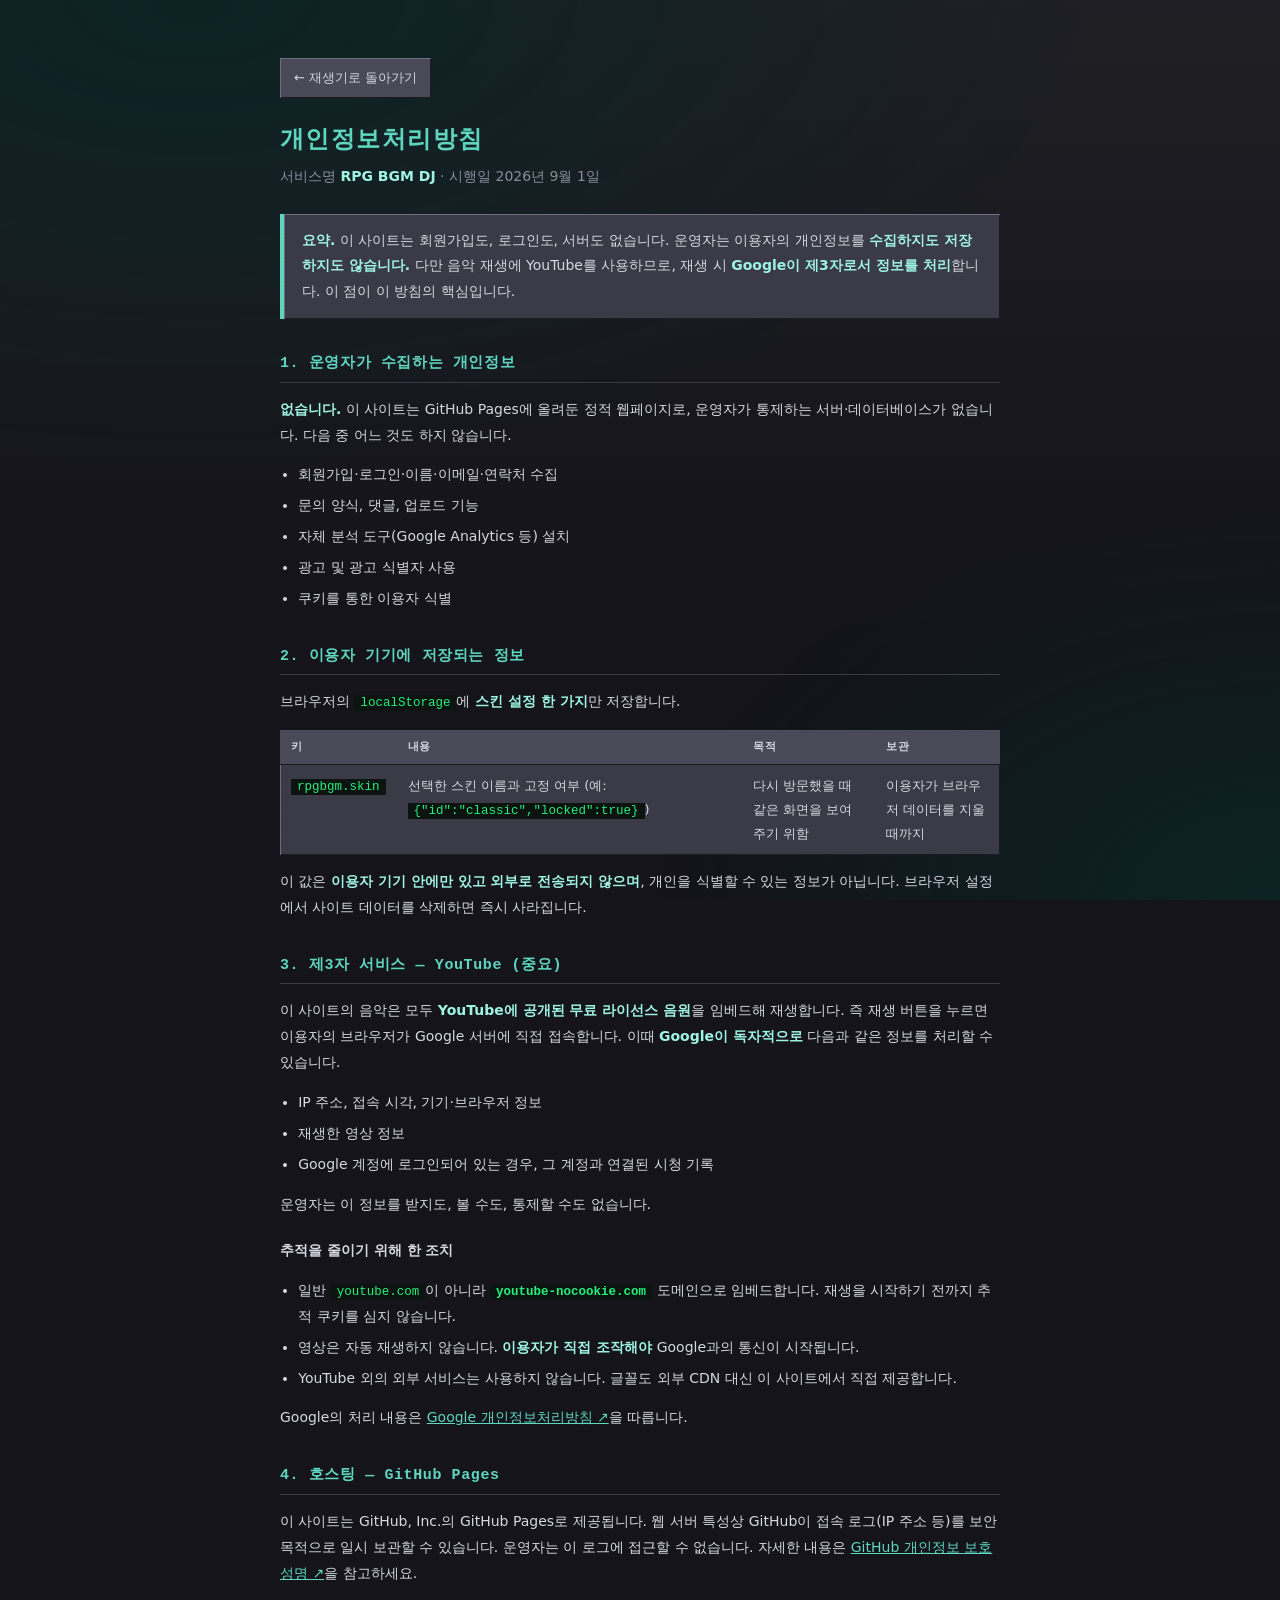
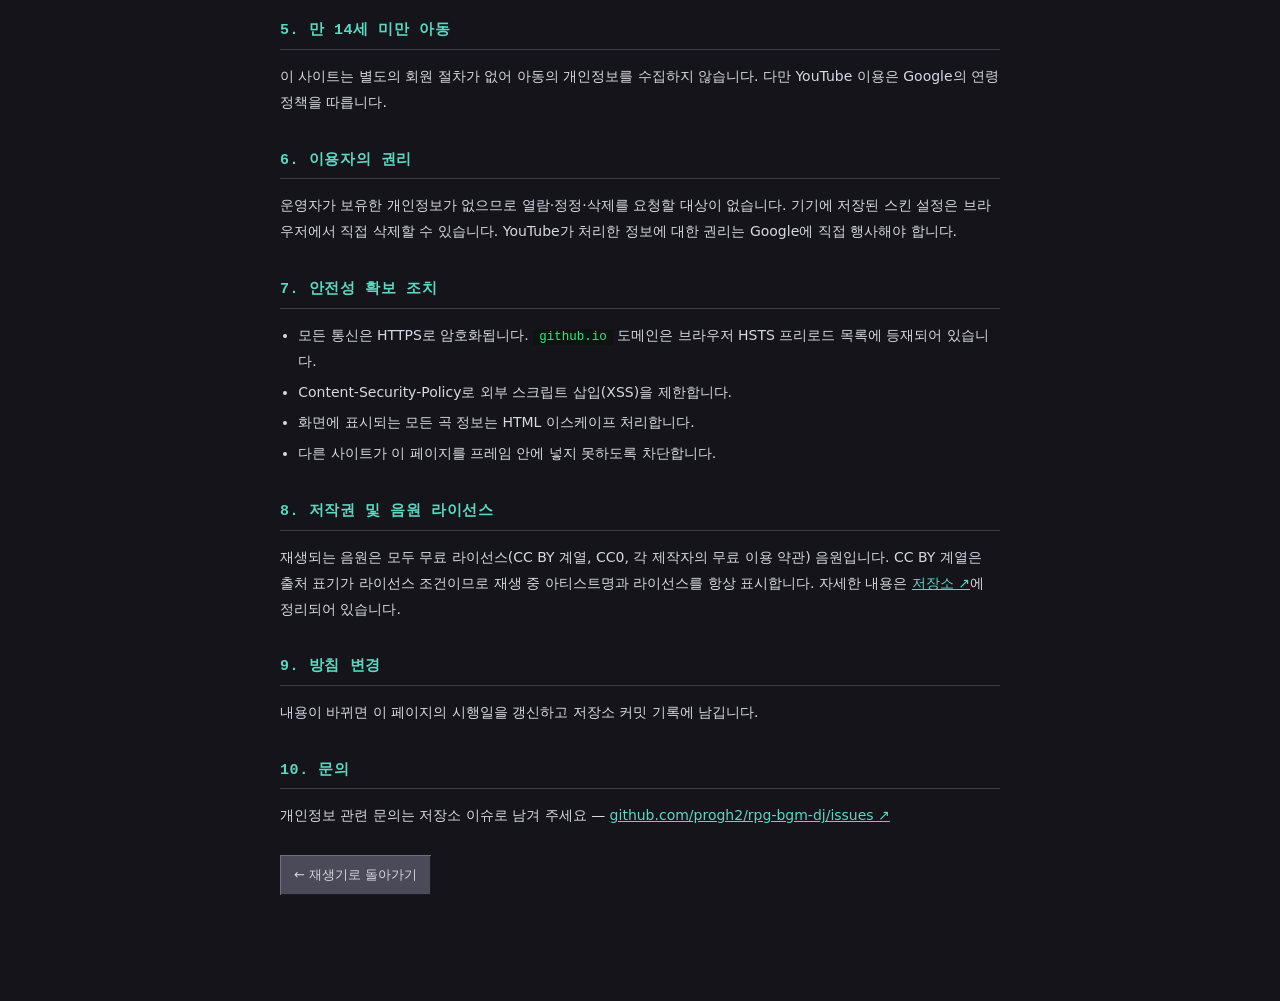
==== privacy.html @ a2aec2fc "Harden the site after a dorms-check security scan The scan returned 52/100 with seven findings, all " ====
<!DOCTYPE html>
<html lang="ko">
<head>
<meta charset="utf-8">
<meta name="viewport" content="width=device-width, initial-scale=1">
<title>개인정보처리방침 — RPG BGM DJ</title>
<meta name="description" content="RPG BGM DJ 개인정보처리방침. 이 사이트는 개인정보를 직접 수집하지 않으며, YouTube 임베드로 발생하는 제3자 처리를 안내합니다.">
<meta http-equiv="Content-Security-Policy" content="
  default-src 'self';
  script-src 'none';
  style-src 'self';
  font-src 'self';
  img-src 'self' data:;
  object-src 'none';
  base-uri 'self';
  form-action 'self';
  upgrade-insecure-requests">
<meta name="referrer" content="strict-origin-when-cross-origin">
<link rel="stylesheet" href="assets/css/player.css">
<link rel="stylesheet" href="assets/css/doc.css">
</head>
<body class="doc">
<main class="doc-wrap">

  <p class="doc-back"><a href="./">← 재생기로 돌아가기</a></p>

  <h1>개인정보처리방침</h1>
  <p class="doc-meta">서비스명 <strong>RPG BGM DJ</strong> · 시행일 2026년 9월 1일</p>

  <div class="doc-callout">
    <p><strong>요약.</strong> 이 사이트는 회원가입도, 로그인도, 서버도 없습니다.
    운영자는 이용자의 개인정보를 <strong>수집하지도 저장하지도 않습니다.</strong>
    다만 음악 재생에 YouTube를 사용하므로, 재생 시 <strong>Google이 제3자로서 정보를 처리</strong>합니다.
    이 점이 이 방침의 핵심입니다.</p>
  </div>

  <h2>1. 운영자가 수집하는 개인정보</h2>
  <p><strong>없습니다.</strong> 이 사이트는 GitHub Pages에 올려둔 정적 웹페이지로, 운영자가 통제하는 서버·데이터베이스가 없습니다.
  다음 중 어느 것도 하지 않습니다.</p>
  <ul>
    <li>회원가입·로그인·이름·이메일·연락처 수집</li>
    <li>문의 양식, 댓글, 업로드 기능</li>
    <li>자체 분석 도구(Google Analytics 등) 설치</li>
    <li>광고 및 광고 식별자 사용</li>
    <li>쿠키를 통한 이용자 식별</li>
  </ul>

  <h2>2. 이용자 기기에 저장되는 정보</h2>
  <p>브라우저의 <code>localStorage</code>에 <strong>스킨 설정 한 가지</strong>만 저장합니다.</p>
  <table class="doc-table">
    <thead><tr><th>키</th><th>내용</th><th>목적</th><th>보관</th></tr></thead>
    <tbody>
      <tr>
        <td><code>rpgbgm.skin</code></td>
        <td>선택한 스킨 이름과 고정 여부 (예: <code>{"id":"classic","locked":true}</code>)</td>
        <td>다시 방문했을 때 같은 화면을 보여주기 위함</td>
        <td>이용자가 브라우저 데이터를 지울 때까지</td>
      </tr>
    </tbody>
  </table>
  <p>이 값은 <strong>이용자 기기 안에만 있고 외부로 전송되지 않으며</strong>, 개인을 식별할 수 있는 정보가 아닙니다.
  브라우저 설정에서 사이트 데이터를 삭제하면 즉시 사라집니다.</p>

  <h2>3. 제3자 서비스 — YouTube (중요)</h2>
  <p>이 사이트의 음악은 모두 <strong>YouTube에 공개된 무료 라이선스 음원</strong>을 임베드해 재생합니다.
  즉 재생 버튼을 누르면 이용자의 브라우저가 Google 서버에 직접 접속합니다.
  이때 <strong>Google이 독자적으로</strong> 다음과 같은 정보를 처리할 수 있습니다.</p>
  <ul>
    <li>IP 주소, 접속 시각, 기기·브라우저 정보</li>
    <li>재생한 영상 정보</li>
    <li>Google 계정에 로그인되어 있는 경우, 그 계정과 연결된 시청 기록</li>
  </ul>
  <p>운영자는 이 정보를 받지도, 볼 수도, 통제할 수도 없습니다.</p>

  <h3>추적을 줄이기 위해 한 조치</h3>
  <ul>
    <li>일반 <code>youtube.com</code>이 아니라 <strong><code>youtube-nocookie.com</code></strong> 도메인으로 임베드합니다. 재생을 시작하기 전까지 추적 쿠키를 심지 않습니다.</li>
    <li>영상은 자동 재생하지 않습니다. <strong>이용자가 직접 조작해야</strong> Google과의 통신이 시작됩니다.</li>
    <li>YouTube 외의 외부 서비스는 사용하지 않습니다. 글꼴도 외부 CDN 대신 이 사이트에서 직접 제공합니다.</li>
  </ul>
  <p>Google의 처리 내용은 <a href="https://policies.google.com/privacy" target="_blank" rel="noopener noreferrer">Google 개인정보처리방침 ↗</a>을 따릅니다.</p>

  <h2>4. 호스팅 — GitHub Pages</h2>
  <p>이 사이트는 GitHub, Inc.의 GitHub Pages로 제공됩니다.
  웹 서버 특성상 GitHub이 접속 로그(IP 주소 등)를 보안 목적으로 일시 보관할 수 있습니다.
  운영자는 이 로그에 접근할 수 없습니다.
  자세한 내용은 <a href="https://docs.github.com/site-policy/privacy-policies/github-general-privacy-statement" target="_blank" rel="noopener noreferrer">GitHub 개인정보 보호 성명 ↗</a>을 참고하세요.</p>

  <h2>5. 만 14세 미만 아동</h2>
  <p>이 사이트는 별도의 회원 절차가 없어 아동의 개인정보를 수집하지 않습니다.
  다만 YouTube 이용은 Google의 연령 정책을 따릅니다.</p>

  <h2>6. 이용자의 권리</h2>
  <p>운영자가 보유한 개인정보가 없으므로 열람·정정·삭제를 요청할 대상이 없습니다.
  기기에 저장된 스킨 설정은 브라우저에서 직접 삭제할 수 있습니다.
  YouTube가 처리한 정보에 대한 권리는 Google에 직접 행사해야 합니다.</p>

  <h2>7. 안전성 확보 조치</h2>
  <ul>
    <li>모든 통신은 HTTPS로 암호화됩니다. <code>github.io</code> 도메인은 브라우저 HSTS 프리로드 목록에 등재되어 있습니다.</li>
    <li>Content-Security-Policy로 외부 스크립트 삽입(XSS)을 제한합니다.</li>
    <li>화면에 표시되는 모든 곡 정보는 HTML 이스케이프 처리합니다.</li>
    <li>다른 사이트가 이 페이지를 프레임 안에 넣지 못하도록 차단합니다.</li>
  </ul>

  <h2>8. 저작권 및 음원 라이선스</h2>
  <p>재생되는 음원은 모두 무료 라이선스(CC BY 계열, CC0, 각 제작자의 무료 이용 약관) 음원입니다.
  CC BY 계열은 출처 표기가 라이선스 조건이므로 재생 중 아티스트명과 라이선스를 항상 표시합니다.
  자세한 내용은 <a href="https://github.com/progh2/rpg-bgm-dj" target="_blank" rel="noopener noreferrer">저장소 ↗</a>에 정리되어 있습니다.</p>

  <h2>9. 방침 변경</h2>
  <p>내용이 바뀌면 이 페이지의 시행일을 갱신하고 저장소 커밋 기록에 남깁니다.</p>

  <h2>10. 문의</h2>
  <p>개인정보 관련 문의는 저장소 이슈로 남겨 주세요 —
  <a href="https://github.com/progh2/rpg-bgm-dj/issues" target="_blank" rel="noopener noreferrer">github.com/progh2/rpg-bgm-dj/issues ↗</a></p>

  <p class="doc-back"><a href="./">← 재생기로 돌아가기</a></p>

</main>
</body>
</html>
---- assets/css/player.css ----
/* Galmuri11 — SIL OFL 1.1, Lee Minseo (quiple). 자체 호스팅: 서드파티 CDN·추적 제거 */
@font-face {
  font-family: "Galmuri11";
  src: url("../fonts/Galmuri11.woff2") format("woff2");
  font-weight: 400;
  font-display: swap;
}
@font-face {
  font-family: "Galmuri11";
  src: url("../fonts/Galmuri11-Bold.woff2") format("woff2");
  font-weight: 700;
  font-display: swap;
}

/* player.css — 윈앰프 2.x 감성 셸 (issue #1) + 스킨 변수 (issue #2) + 턴테이블 (issue #6) */

:root {
  /* 스킨이 덮어쓴다 (assets/js/skins.js) */
  --chrome: #3b3b47;
  --chrome-light: #6e6e80;
  --chrome-dark: #1a1a20;
  --chrome-face: #4a4a58;
  --lcd-bg: #0b1410;
  --lcd-ink: #25f07a;
  --lcd-dim: #0f6d3a;
  --title-bar: linear-gradient(180deg, #5c5c6e, #31313c);
  --text: #d8d8e2;
  --text-dim: #8b8b9c;
  --page-bg: #14141a;
  --font-lcd: "Galmuri11", "Courier New", monospace;

  /* 무드가 덮어쓴다 (assets/js/moods.js) */
  --accent: #5fd6c0;
  --accent-deep: #08302c;
  --accent-glow: #9ff5e4;
  --record: #2f7d70;

  --bevel-out: inset 1px 1px 0 var(--chrome-light), inset -1px -1px 0 var(--chrome-dark);
  --bevel-in: inset -1px -1px 0 var(--chrome-light), inset 1px 1px 0 var(--chrome-dark);
  --ease: cubic-bezier(0.2, 0.7, 0.3, 1);
}

* { box-sizing: border-box; }

html, body {
  margin: 0;
  min-height: 100%;
  background: var(--page-bg);
  color: var(--text);
  font-family: "Pretendard", "Apple SD Gothic Neo", "Malgun Gothic", system-ui, sans-serif;
  font-size: 14px;
  /* 무드 전환 (issue #5) */
  transition: background-color 1.2s var(--ease), color .6s var(--ease);
}

/* 무드에 따라 은은하게 물드는 배경 */
body::before {
  content: "";
  position: fixed;
  inset: 0;
  pointer-events: none;
  z-index: 0;
  background:
    radial-gradient(120% 90% at 15% 0%, var(--accent-deep) 0%, transparent 58%),
    radial-gradient(90% 80% at 100% 100%, var(--accent-deep) 0%, transparent 54%),
    linear-gradient(180deg, rgba(255,255,255,.09), rgba(255,255,255,.03) 45%, transparent 75%);
  opacity: .58;
  transition: background 1.4s var(--ease), opacity 1.4s var(--ease);
}

/* 스캔라인 — 브라운관 느낌 */
body::after {
  content: "";
  position: fixed;
  inset: 0;
  pointer-events: none;
  z-index: 999;
  background: repeating-linear-gradient(180deg, rgba(0,0,0,.10) 0 1px, transparent 1px 3px);
  opacity: .28;
  mix-blend-mode: multiply;
}

.stage {
  position: relative;
  z-index: 1;
  max-width: 1180px;
  margin: 0 auto;
  padding: 20px 16px 64px;
  display: grid;
  grid-template-columns: minmax(0, 1fr) 300px;
  gap: 18px;
  align-items: start;
}

/* ---------- 창(window) 공통 ---------- */
.win {
  background:
    linear-gradient(180deg, rgba(255,255,255,.07), rgba(255,255,255,0) 46%),
    var(--chrome);
  box-shadow: var(--bevel-out), 0 6px 20px rgba(0,0,0,.32);
  margin-bottom: 14px;
  transition: background-color .8s var(--ease);
}

.win-bar {
  background: var(--title-bar);
  padding: 4px 8px;
  display: flex;
  align-items: center;
  gap: 8px;
  font: 700 11px/1 var(--font-lcd);
  letter-spacing: .12em;
  color: var(--text);
  text-shadow: 0 1px 0 rgba(0,0,0,.6);
  border-bottom: 1px solid var(--chrome-dark);
  user-select: none;
}

.win-bar .grip {
  flex: 1;
  height: 9px;
  background: repeating-linear-gradient(180deg,
    var(--chrome-light) 0 1px, transparent 1px 3px);
  opacity: .45;
}

.win-btn {
  width: 14px; height: 13px;
  background: var(--chrome-face);
  box-shadow: var(--bevel-out);
  border: 0;
  color: var(--text);
  font: 700 9px/1 var(--font-lcd);
  cursor: pointer;
  padding: 0;
}
.win-btn:active { box-shadow: var(--bevel-in); }

.win-body { padding: 10px; }

/* ---------- LCD 디스플레이 ---------- */
.lcd {
  background: var(--lcd-bg);
  box-shadow: var(--bevel-in);
  padding: 8px 10px;
  color: var(--lcd-ink);
  font-family: var(--font-lcd);
  position: relative;
  overflow: hidden;
}
.lcd::after {
  content: "";
  position: absolute; inset: 0;
  background: repeating-linear-gradient(180deg, rgba(255,255,255,.045) 0 1px, transparent 1px 2px);
  pointer-events: none;
}

.lcd-top {
  display: flex;
  align-items: baseline;
  gap: 12px;
  margin-bottom: 6px;
}

.lcd-time {
  font-size: 26px;
  font-weight: 700;
  letter-spacing: .06em;
  text-shadow: 0 0 12px var(--lcd-ink);
  font-variant-numeric: tabular-nums;
}

.lcd-badges { display: flex; gap: 6px; flex-wrap: wrap; }
.lcd-badge {
  font-size: 9px;
  letter-spacing: .1em;
  padding: 2px 5px;
  border: 1px solid var(--lcd-dim);
  color: var(--lcd-dim);
}
.lcd-badge.on { color: var(--lcd-ink); border-color: var(--lcd-ink); text-shadow: 0 0 8px var(--lcd-ink); }

/* 마퀴 */
.marquee {
  overflow: hidden;
  white-space: nowrap;
  font-size: 13px;
  height: 18px;
  position: relative;
  mask-image: linear-gradient(90deg, transparent, #000 4%, #000 96%, transparent);
}
.marquee > span {
  display: inline-block;
  padding-left: 100%;
  animation: marquee 18s linear infinite;
}
.marquee.short > span { padding-left: 0; animation: none; }
@keyframes marquee { to { transform: translateX(-100%); } }

/* 스펙트럼 애널라이저 */
.viz {
  display: flex;
  align-items: flex-end;
  gap: 2px;
  height: 34px;
  margin-top: 8px;
}
.viz i {
  flex: 1;
  background: linear-gradient(180deg, var(--lcd-ink), var(--lcd-dim));
  height: 8%;
  transition: height .12s linear;
  display: block;
}

/* ---------- 트랜스포트 ---------- */
.transport {
  display: flex;
  gap: 4px;
  align-items: center;
  margin-top: 10px;
  flex-wrap: wrap;
}

.tbtn {
  min-width: 34px;
  height: 28px;
  background: linear-gradient(180deg, rgba(255,255,255,.12), rgba(0,0,0,.08)), var(--chrome-face);
  box-shadow: var(--bevel-out);
  border: 0;
  color: var(--text);
  font: 700 12px/1 var(--font-lcd);
  cursor: pointer;
  transition: color .2s;
}
.tbtn:hover { color: var(--accent); }
.tbtn:active { box-shadow: var(--bevel-in); transform: translateY(1px); }
.tbtn[aria-pressed="true"] { box-shadow: var(--bevel-in); color: var(--accent); }
.tbtn.wide { min-width: 46px; }
.tbtn:focus-visible { outline: 2px solid var(--accent); outline-offset: 1px; }

.sliders { display: flex; gap: 12px; align-items: center; margin-top: 10px; flex-wrap: wrap; }
.slider-wrap { display: flex; align-items: center; gap: 6px; font-size: 10px; color: var(--text-dim); letter-spacing: .1em; }

input[type="range"] {
  -webkit-appearance: none; appearance: none;
  width: 110px; height: 18px; background: transparent; cursor: pointer;
}
input[type="range"]::-webkit-slider-runnable-track {
  height: 6px; background: var(--lcd-bg); box-shadow: var(--bevel-in);
}
input[type="range"]::-moz-range-track {
  height: 6px; background: var(--lcd-bg); box-shadow: var(--bevel-in);
}
input[type="range"]::-webkit-slider-thumb {
  -webkit-appearance: none; appearance: none;
  width: 11px; height: 18px; margin-top: -6px;
  background: var(--chrome-face); box-shadow: var(--bevel-out);
}
input[type="range"]::-moz-range-thumb {
  width: 11px; height: 18px; border: 0; border-radius: 0;
  background: var(--chrome-face); box-shadow: var(--bevel-out);
}
input[type="range"]:focus-visible { outline: 2px solid var(--accent); outline-offset: 2px; }

/* ---------- 턴테이블 (issue #6) ---------- */
.decks {
  display: grid;
  grid-template-columns: 1fr 1fr;
  gap: 12px;
  margin-top: 12px;
}

.deck {
  /* 판이 검으므로 데크 몸체는 밝게 — 안 그러면 레코드가 배경에 묻힌다 */
  background:
    radial-gradient(120% 120% at 30% 12%, rgba(255,255,255,.12), transparent 58%),
    var(--chrome-face);
  box-shadow: var(--bevel-out);
  padding: 12px;
  position: relative;
  aspect-ratio: 1 / 1;
  display: grid;
  place-items: center;
  overflow: hidden;
}

.platter {
  width: 86%;
  aspect-ratio: 1;
  border-radius: 50%;
  background:
    /* 그루브 — 밝게 해서 회전이 눈에 보이게 */
    repeating-radial-gradient(circle at 50% 50%, rgba(255,255,255,.10) 0 1px, transparent 1px 5px),
    /* 비닐 위 광택 한 줄 */
    conic-gradient(from 210deg at 50% 50%, transparent 0deg, rgba(255,255,255,.16) 22deg, transparent 52deg,
                   transparent 180deg, rgba(255,255,255,.10) 202deg, transparent 232deg),
    radial-gradient(circle at 50% 50%, var(--record) 0 27%, #2c2c36 27.5% 100%);
  /* 바깥 테두리 밝은 링 + 안쪽 그림자 */
  box-shadow:
    0 0 0 2px rgba(255,255,255,.30),
    0 0 0 5px rgba(0,0,0,.35),
    0 6px 16px rgba(0,0,0,.45),
    inset 0 0 26px rgba(0,0,0,.55);
  display: grid;
  place-items: center;
  position: relative;
  transition: opacity .5s var(--ease), transform .5s var(--ease);
}

/* 슬립매트 — 판 뒤에 깔린 원반이라 판 경계가 확실히 보인다 */
.deck::before {
  content: "";
  position: absolute;
  width: 92%;
  aspect-ratio: 1;
  border-radius: 50%;
  background: radial-gradient(circle at 42% 34%, rgba(255,255,255,.16), rgba(0,0,0,.30) 70%);
  box-shadow: inset 0 0 0 1px rgba(255,255,255,.14);
  pointer-events: none;
}

/* 레코드 회전 */
.deck.spinning .platter { animation: spin 1.9s linear infinite; }
@keyframes spin { to { transform: rotate(360deg); } }
/* 라벨은 역회전시켜 글자가 읽히게 한다 */
.deck.spinning .label { animation: spin-back 1.9s linear infinite; }
@keyframes spin-back { to { transform: rotate(-360deg); } }

/* 레코드 라벨 */
.label {
  width: 42%;
  aspect-ratio: 1;
  border-radius: 50%;
  background: radial-gradient(circle at 38% 32%, var(--accent-glow), var(--accent) 55%, var(--record));
  display: grid;
  place-items: center;
  color: #12121a;
  font: 700 11px/1.3 var(--font-lcd);
  text-align: center;
  padding: 6px;
  box-shadow: inset 0 0 8px rgba(0,0,0,.35), 0 0 0 2px rgba(0,0,0,.35);
  overflow: hidden;
}
/* 글자는 스핀들 구멍 아래로 내려 겹치지 않게 한다 */
.label span {
  display: block; max-width: 92%;
  overflow: hidden; text-overflow: ellipsis; white-space: nowrap;
  transform: translateY(10px);
}
.label .spindle {
  position: absolute;
  width: 7px; height: 7px; border-radius: 50%;
  background: var(--lcd-bg);
  box-shadow: 0 0 0 2px rgba(0,0,0,.4);
}

/* 톤암 */
.tonearm {
  position: absolute;
  top: 6%; right: 8%;
  width: 46%;
  height: 46%;
  transform-origin: 88% 12%;
  transform: rotate(-26deg);
  transition: transform .9s var(--ease);
  pointer-events: none;
}
.deck.spinning .tonearm { transform: rotate(6deg); }
.tonearm { filter: drop-shadow(0 2px 3px rgba(0,0,0,.5)); }
.tonearm .arm { stroke: #e8e8ef; stroke-width: 4; stroke-linecap: round; }
.tonearm .pivot { fill: #c9c9d6; stroke: rgba(0,0,0,.5); stroke-width: 2; }
.tonearm .head { fill: #f2f2f8; }

/* 덱 상태 */
.deck-tag {
  position: absolute;
  top: 6px; left: 8px;
  z-index: 2;
  padding: 2px 6px;
  background: var(--lcd-bg);
  font: 700 9px/1 var(--font-lcd);
  letter-spacing: .14em;
  color: var(--lcd-dim);
  box-shadow: var(--bevel-in);
}
.deck.active .deck-tag { color: var(--lcd-ink); text-shadow: 0 0 8px var(--lcd-ink); }

/* 교체 연출: 물러나는 덱 */
.deck.retiring .platter { opacity: .3; transform: scale(.92); }
/* 아직 한 번도 안 쓴 덱은 판을 비워 둔다 */
.deck:not(.active):not(.retiring) .platter { opacity: .38; }

/* ---------- 플레이리스트 ---------- */
.pl-list {
  background: var(--lcd-bg);
  box-shadow: var(--bevel-in);
  max-height: 330px;
  overflow-y: auto;
  font-family: var(--font-lcd);
  font-size: 12px;
  scrollbar-width: thin;
  scrollbar-color: var(--chrome-light) var(--lcd-bg);
}
.pl-list::-webkit-scrollbar { width: 10px; }
.pl-list::-webkit-scrollbar-track { background: var(--lcd-bg); }
.pl-list::-webkit-scrollbar-thumb { background: var(--chrome-face); box-shadow: var(--bevel-out); }

.pl-row {
  display: flex;
  gap: 8px;
  padding: 4px 8px;
  color: var(--lcd-dim);
  cursor: pointer;
  align-items: baseline;
  border: 0;
  background: none;
  width: 100%;
  text-align: left;
  font: inherit;
}
.pl-row:hover { color: var(--lcd-ink); background: rgba(255,255,255,.04); }
.pl-row.current { color: var(--lcd-ink); background: rgba(255,255,255,.09); text-shadow: 0 0 8px var(--lcd-ink); }
.pl-row .n { width: 2.4em; flex: none; text-align: right; opacity: .7; }
.pl-row .t { flex: 1; overflow: hidden; text-overflow: ellipsis; white-space: nowrap; }
.pl-row .d { flex: none; opacity: .7; font-variant-numeric: tabular-nums; }
.pl-row.spicy .n::after { content: "⚡"; margin-left: 2px; }

.pl-foot {
  display: flex; justify-content: space-between; align-items: center;
  padding: 6px 2px 0; font-size: 10px; color: var(--text-dim); letter-spacing: .06em;
}

/* ---------- 곡 정보 / 라이선스 (issue #7) ---------- */
.info dl { margin: 0; display: grid; grid-template-columns: 5.2em 1fr; gap: 5px 10px; font-size: 12px; }
.info dt { color: var(--text-dim); letter-spacing: .06em; }
.info dd { margin: 0; color: var(--text); overflow-wrap: anywhere; }
.info a { color: var(--accent); }
.info .scene-chip {
  display: inline-block; padding: 1px 7px;
  background: var(--accent); color: #12121a;
  font: 700 10px/1.6 var(--font-lcd); letter-spacing: .06em;
}
.license-warn {
  margin-top: 8px; padding: 6px 8px;
  background: rgba(255, 180, 60, .12);
  border-left: 3px solid #ffb43c;
  font-size: 11px; color: #ffd79a;
}

/* ---------- DJ 부스 (issue #3, #4) ---------- */
.booth { position: sticky; top: 20px; }

.dj-stage {
  position: relative;
  display: grid;
  place-items: center;
  padding: 6px 0 0;
  background:
    radial-gradient(80% 60% at 50% 100%, var(--accent-deep), transparent 70%);
}

.dj-art { width: 100%; max-width: 234px; height: auto; overflow: visible; }

.dj-glow { animation: djPulse 4.5s ease-in-out infinite; transform-origin: 120px 104px; }
@keyframes djPulse { 0%,100% { opacity: .55; transform: scale(1); } 50% { opacity: .9; transform: scale(1.05); } }

/* 기본은 뜬 눈, 감은 눈 숨김 */
.dj-eyes-closed { opacity: 0; }
.dj-eyes { animation: djBlink 6s infinite; transform-origin: 120px 102px; }
@keyframes djBlink {
  0%, 92%, 100% { transform: scaleY(1); }
  95% { transform: scaleY(.08); }
}

/* 몸 흔들기 */
.dj-body { transform-origin: 120px 200px; }
.dj-neck { transform-origin: 120px 150px; }
.dj-head, .dj-phones { transform-origin: 120px 140px; }
.dj-tail-l { transform-origin: 64px 76px; }
.dj-tail-r { transform-origin: 176px 76px; }
.dj-hand-l { transform-origin: 58px 210px; }
.dj-hand-r { transform-origin: 182px 210px; }

/* 상태: idle */
[data-state="idle"] .dj-head { animation: djBob 5s ease-in-out infinite; }
[data-state="idle"] .dj-neck { animation: djBobNeck 5s ease-in-out infinite; }
@keyframes djBobNeck { 0%,100% { transform: translateY(0); } 50% { transform: translateY(-1.5px); } }
@keyframes djBob { 0%,100% { transform: translateY(0); } 50% { transform: translateY(-3px); } }

/* 상태: talk — 입이 움직이고 눈을 살짝 감는다 */
[data-state="talk"] .dj-mouth { animation: djTalk .42s ease-in-out infinite; }
@keyframes djTalk {
  0%,100% { d: path("M113 124q7 7 14 0"); }
  50%     { d: path("M111 123q9 13 18 0"); }
}
[data-state="talk"] .dj-head { animation: djNod 1.1s ease-in-out infinite; }
@keyframes djNod { 0%,100% { transform: rotate(0deg); } 50% { transform: rotate(-2.5deg); } }

/* 상태: dig — 레코드 뒤지는 중, 고개를 갸웃 */
[data-state="dig"] .dj-head { animation: djTilt .9s ease-in-out infinite; }
@keyframes djTilt { 0%,100% { transform: rotate(-7deg); } 50% { transform: rotate(7deg); } }
[data-state="dig"] .dj-eyes { opacity: 0; }
[data-state="dig"] .dj-eyes-closed { opacity: 1; }

/* 상태: groove — 재생 중, 리듬을 탄다 */
[data-state="groove"] .dj-body  { animation: djGroove 1.05s ease-in-out infinite; }
[data-state="groove"] .dj-head  { animation: djGrooveHead 1.05s ease-in-out infinite; }
[data-state="groove"] .dj-phones{ animation: djGrooveHead 1.05s ease-in-out infinite; }
[data-state="groove"] .dj-neck  { animation: djNeckGroove 1.05s ease-in-out infinite; }
@keyframes djNeckGroove { 0%,100% { transform: translateY(0) rotate(-1deg); } 50% { transform: translateY(-2px) rotate(1deg); } }
[data-state="groove"] .dj-tail-l { animation: djTailL 1.05s ease-in-out infinite; }
[data-state="groove"] .dj-tail-r { animation: djTailR 1.05s ease-in-out infinite; }
@keyframes djGroove { 0%,100% { transform: translateY(0) rotate(0); } 50% { transform: translateY(-2px) rotate(1.5deg); } }
@keyframes djGrooveHead { 0%,100% { transform: translateY(0) rotate(-2deg); } 50% { transform: translateY(-5px) rotate(2deg); } }
@keyframes djTailL { 0%,100% { transform: rotate(0deg); } 50% { transform: rotate(-8deg); } }
@keyframes djTailR { 0%,100% { transform: rotate(0deg); } 50% { transform: rotate(8deg); } }
[data-state="groove"] .dj-cup .pad { animation: djCup .52s ease-in-out infinite alternate; }
@keyframes djCup { from { opacity: .45; } to { opacity: 1; } }

/* 손과 부스 — 재생 중에만 움직인다 */
[data-state="groove"] .dj-hand-l { animation: djHandL 1.05s ease-in-out infinite; }
[data-state="groove"] .dj-hand-r { animation: djHandR 1.05s ease-in-out infinite; }
@keyframes djHandL { 0%,100% { transform: rotate(0deg) translateY(0); } 50% { transform: rotate(-7deg) translateY(-3px); } }
@keyframes djHandR { 0%,100% { transform: rotate(0deg) translateY(0); } 50% { transform: rotate(7deg)  translateY(-3px); } }

[data-state="groove"] .dj-mini-disc { animation: spin 1.2s linear infinite; transform-box: fill-box; transform-origin: 50% 50%; }
[data-state="dig"]    .dj-mini-disc { animation: spin 2.6s linear infinite; transform-box: fill-box; transform-origin: 50% 50%; }

[data-state="groove"] .dj-fader { animation: djFader 2.1s ease-in-out infinite alternate; }
@keyframes djFader { from { transform: translateX(-11px); } to { transform: translateX(11px); } }

.dj-meter rect { opacity: .22; }
[data-state="groove"] .dj-meter rect { animation: djMeter .7s ease-in-out infinite alternate; }
[data-state="groove"] .dj-meter rect:nth-child(1) { animation-delay: 0s; }
[data-state="groove"] .dj-meter rect:nth-child(2) { animation-delay: .07s; }
[data-state="groove"] .dj-meter rect:nth-child(3) { animation-delay: .14s; }
[data-state="groove"] .dj-meter rect:nth-child(4) { animation-delay: .21s; }
[data-state="groove"] .dj-meter rect:nth-child(5) { animation-delay: .28s; }
[data-state="groove"] .dj-meter rect:nth-child(6) { animation-delay: .35s; }
[data-state="groove"] .dj-meter rect:nth-child(7) { animation-delay: .42s; }
@keyframes djMeter { from { opacity: .22; } to { opacity: 1; } }

/* dig 상태에서는 고개를 갸웃하며 판을 뒤진다 */
[data-state="dig"] .dj-hand-l { animation: djDigL .55s ease-in-out infinite alternate; }
@keyframes djDigL { from { transform: translateY(0) rotate(0); } to { transform: translateY(-7px) rotate(-12deg); } }

/* 음표는 groove일 때만 */
.dj-notes { opacity: 0; }
[data-state="groove"] .dj-notes { opacity: 1; }
.dj-note { opacity: 0; }
[data-state="groove"] .dj-note-1 { animation: djNote 2.6s ease-out infinite; }
[data-state="groove"] .dj-note-2 { animation: djNote 2.6s ease-out .85s infinite; }
[data-state="groove"] .dj-note-3 { animation: djNote 2.6s ease-out 1.7s infinite; }
@keyframes djNote {
  0%   { opacity: 0; transform: translate(196px, 140px) scale(.6); }
  15%  { opacity: 1; }
  100% { opacity: 0; transform: translate(224px, 46px) scale(1.15); }
}

/* 말풍선 */
.bubble {
  position: relative;
  margin-top: 10px;
  background: var(--lcd-bg);
  box-shadow: var(--bevel-in);
  padding: 10px 12px;
  font-size: 12.5px;
  line-height: 1.6;
  color: var(--lcd-ink);
  min-height: 3.4em;
}
.bubble::before {
  content: "";
  position: absolute;
  top: -9px; left: 34px;
  border: 9px solid transparent;
  border-bottom-color: var(--lcd-bg);
  border-top: 0;
}
.bubble .who {
  display: block;
  font: 700 9px/1 var(--font-lcd);
  letter-spacing: .16em;
  color: var(--lcd-dim);
  margin-bottom: 5px;
}

/* 질답 선택지 */
.qa { margin-top: 10px; display: grid; gap: 6px; }
.qa-hint { font-size: 11px; color: var(--text-dim); margin-bottom: 2px; }
.qa-opt {
  display: flex; align-items: center; gap: 9px;
  width: 100%; text-align: left;
  background: linear-gradient(180deg, rgba(255,255,255,.10), rgba(0,0,0,.06)), var(--chrome-face);
  box-shadow: var(--bevel-out);
  border: 0; padding: 8px 10px;
  color: var(--text); cursor: pointer;
  font: inherit; font-size: 12.5px;
  transition: color .18s, transform .18s var(--ease);
}
.qa-opt:hover { color: var(--accent); transform: translateX(2px); }
.qa-opt:active { box-shadow: var(--bevel-in); }
.qa-opt:focus-visible { outline: 2px solid var(--accent); outline-offset: 1px; }
.qa-opt .em {
  flex: none;
  width: 26px; height: 26px;
  display: grid; place-items: center;
  font: 700 14px/1 var(--font-lcd);
  color: var(--accent);
  background: var(--lcd-bg);
  box-shadow: var(--bevel-in);
  transition: color .18s;
}
.qa-opt:hover .em { color: var(--accent-glow); }
.qa-opt .lbl { display: block; font-weight: 600; }
.qa-opt .sub { display: block; font-size: 10.5px; color: var(--text-dim); margin-top: 1px; }

.qa-progress { display: flex; gap: 4px; margin-top: 10px; }
.qa-progress i { flex: 1; height: 3px; background: var(--chrome-dark); }
.qa-progress i.done { background: var(--accent); }

/* ---------- 스킨 선택 ---------- */
.skin-grid { display: grid; grid-template-columns: repeat(auto-fill, minmax(78px, 1fr)); gap: 6px; }
.skin-btn {
  border: 0; padding: 7px 4px; cursor: pointer;
  background: var(--chrome-face); box-shadow: var(--bevel-out);
  color: var(--text); font: 700 10px/1.3 var(--font-lcd); letter-spacing: .08em;
  display: grid; gap: 5px; justify-items: center;
}
.skin-btn:active { box-shadow: var(--bevel-in); }
.skin-btn[aria-pressed="true"] { box-shadow: var(--bevel-in); color: var(--accent); }
.skin-btn:focus-visible { outline: 2px solid var(--accent); outline-offset: 1px; }
.swatch { display: flex; width: 100%; height: 12px; box-shadow: var(--bevel-in); }
.swatch i { flex: 1; }

.skin-lock { display: flex; align-items: center; gap: 7px; margin-top: 9px; font-size: 11px; color: var(--text-dim); cursor: pointer; }
.skin-lock input { accent-color: var(--accent); width: 14px; height: 14px; }

/* ---------- 잡다 ---------- */
.site-head {
  grid-column: 1 / -1;
  display: flex; align-items: baseline; gap: 14px; flex-wrap: wrap;
  padding-bottom: 4px;
}
.site-head h1 {
  margin: 0;
  font: 700 20px/1 var(--font-lcd);
  letter-spacing: .18em;
  color: var(--accent);
  text-shadow: 0 0 18px var(--accent-deep);
}
.site-head .tag { font-size: 12px; color: var(--text-dim); }
.site-head .links { margin-left: auto; display: flex; gap: 12px; font-size: 11px; }
.site-head a { color: var(--text-dim); text-decoration: none; border-bottom: 1px dotted currentColor; }
.site-head a:hover { color: var(--accent); }

.mood-chip {
  font: 700 10px/1 var(--font-lcd);
  letter-spacing: .12em;
  padding: 4px 8px;
  background: var(--accent);
  color: #12121a;
}

#yt-host { position: absolute; width: 1px; height: 1px; opacity: 0; pointer-events: none; left: -9999px; }

.credits {
  grid-column: 1 / -1;
  font-size: 11px; color: var(--text-dim); line-height: 1.9;
  border-top: 1px solid var(--chrome); padding-top: 14px; margin-top: 8px;
}
.credits h2 { font: 700 11px/1 var(--font-lcd); letter-spacing: .16em; color: var(--text); margin: 0 0 8px; }
.credits a { color: var(--text-dim); }

.empty { color: var(--text-dim); font-size: 12px; padding: 14px 8px; text-align: center; }

/* ---------- 반응형 ---------- */
@media (max-width: 900px) {
  .stage {
    display: flex;
    flex-direction: column;
  }
  /* flex 자식은 min-width:auto라 긴 곡 제목이 폭을 밀어낸다 */
  .stage > * { min-width: 0; max-width: 100%; align-self: stretch; }
  .booth { position: static; }
  /* 질답이 진입점이므로 좁은 화면에서는 DJ 부스를 재생기 위로 올린다 (제목은 그대로 맨 위) */
  .site-head { order: -2; }
  .booth { order: -1; }
  /* 턴테이블은 나란히 두되 작게 — 스크롤을 잡아먹지 않게 */
  .decks { grid-template-columns: 1fr 1fr; gap: 8px; }
  .deck { padding: 8px; }
  .label { font-size: 9px; }
  .lcd-time { font-size: 22px; }
  .transport { gap: 3px; }
  .tbtn { min-width: 30px; height: 30px; font-size: 11px; }
  .tbtn.wide { min-width: 42px; }
  input[type="range"] { width: 92px; }
}

@media (max-width: 420px) {
  .stage { padding: 14px 10px 48px; }
  .site-head h1 { font-size: 17px; }
  .site-head .links { margin-left: 0; width: 100%; }
  .pl-list { max-height: 260px; }
}

/* ---------- 모션 최소화 ---------- */
@media (prefers-reduced-motion: reduce) {
  *, *::before, *::after {
    animation-duration: .001ms !important;
    animation-iteration-count: 1 !important;
    transition-duration: .001ms !important;
  }
  .deck.spinning .platter { animation: none; }
  .marquee > span { padding-left: 0; }
}

/* ---------- 인라인 style 제거 (CSP style-src 'self' 유지용) ---------- */
.vol-num { min-width: 2.4em; display: inline-block; }
.scene-cat { color: var(--text-dim); }
.swatch i { flex: 1; background: var(--sw); }
---- assets/css/doc.css ----
/* doc.css — 문서 페이지(개인정보처리방침 등). player.css의 스킨 변수를 그대로 쓴다. */
body.doc {
  background: var(--page-bg);
  color: var(--text);
  line-height: 1.85;
}
body.doc::after { opacity: .16; }

.doc-wrap {
  position: relative;
  z-index: 1;
  max-width: 760px;
  margin: 0 auto;
  padding: 32px 20px 80px;
}

.doc-wrap h1 {
  font: 700 24px/1.4 var(--font-lcd);
  letter-spacing: .06em;
  color: var(--accent);
  margin: 0 0 6px;
}
.doc-wrap h2 {
  font: 700 15px/1.5 var(--font-lcd);
  letter-spacing: .04em;
  color: var(--accent);
  margin: 34px 0 10px;
  padding-bottom: 6px;
  border-bottom: 1px solid var(--chrome);
}
.doc-wrap h3 {
  font-size: 14px;
  font-weight: 700;
  color: var(--text);
  margin: 20px 0 8px;
}
.doc-wrap p, .doc-wrap li { font-size: 14px; }
.doc-wrap ul { padding-left: 1.3em; }
.doc-wrap li { margin-bottom: 5px; }
.doc-wrap a { color: var(--accent); }
.doc-wrap code {
  background: var(--lcd-bg);
  color: var(--lcd-ink);
  padding: 1px 6px;
  font-family: var(--font-lcd);
  font-size: 12.5px;
}
.doc-wrap strong { color: var(--accent-glow); }

.doc-meta { color: var(--text-dim); font-size: 12.5px; margin: 0 0 24px; }

.doc-callout {
  background: var(--chrome);
  box-shadow: var(--bevel-out);
  border-left: 4px solid var(--accent);
  padding: 14px 18px;
  margin: 22px 0 28px;
}
.doc-callout p { margin: 0; }

.doc-table {
  width: 100%;
  border-collapse: collapse;
  margin: 12px 0;
  font-size: 13px;
  background: var(--chrome);
  box-shadow: var(--bevel-out);
}
.doc-table th, .doc-table td {
  padding: 9px 11px;
  text-align: left;
  border-bottom: 1px solid var(--chrome-dark);
  vertical-align: top;
}
.doc-table th {
  background: var(--chrome-face);
  font: 700 11px/1.5 var(--font-lcd);
  letter-spacing: .06em;
}
.doc-table tr:last-child td { border-bottom: 0; }

.doc-back { margin: 26px 0; }
.doc-back a {
  display: inline-block;
  background: var(--chrome-face);
  box-shadow: var(--bevel-out);
  padding: 8px 14px;
  color: var(--text);
  text-decoration: none;
  font-size: 13px;
}
.doc-back a:hover { color: var(--accent); }
.doc-back a:active { box-shadow: var(--bevel-in); }

@media (max-width: 560px) {
  .doc-wrap { padding: 20px 14px 60px; }
  .doc-table { display: block; overflow-x: auto; }
}
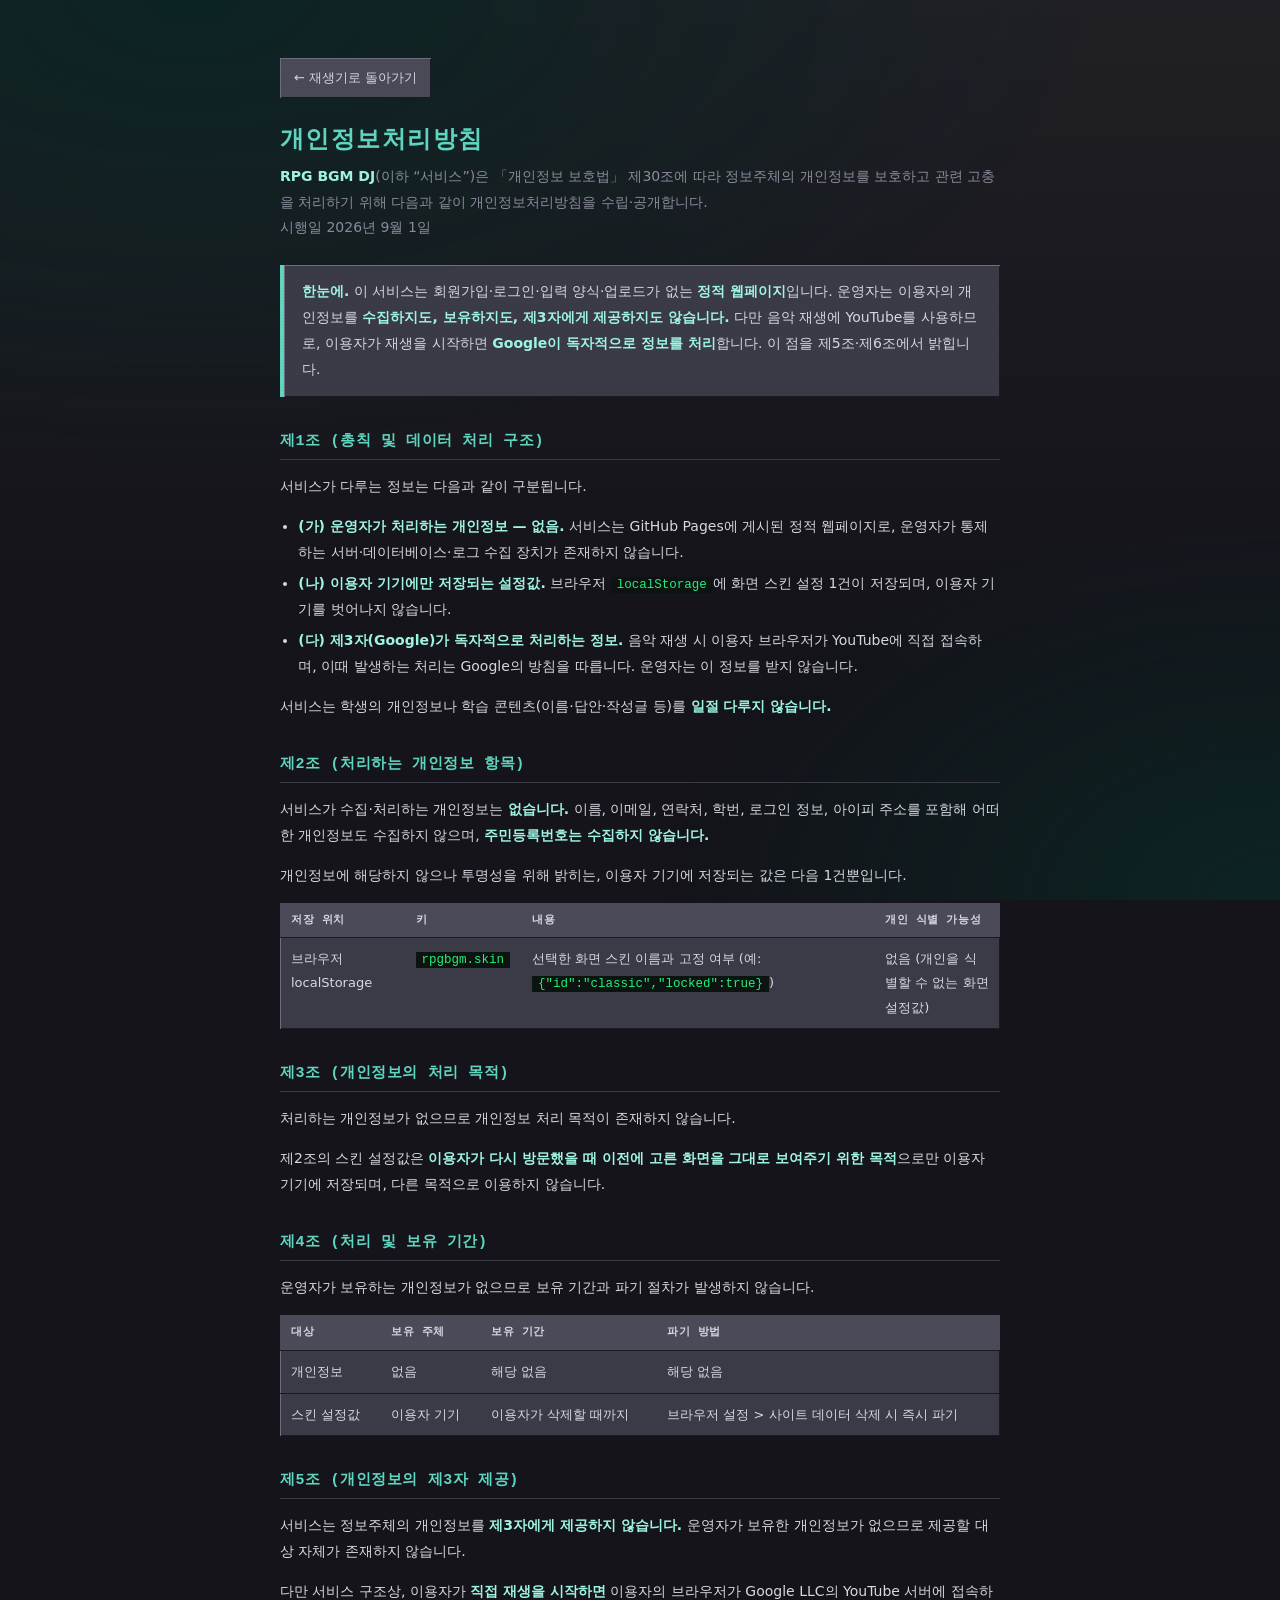
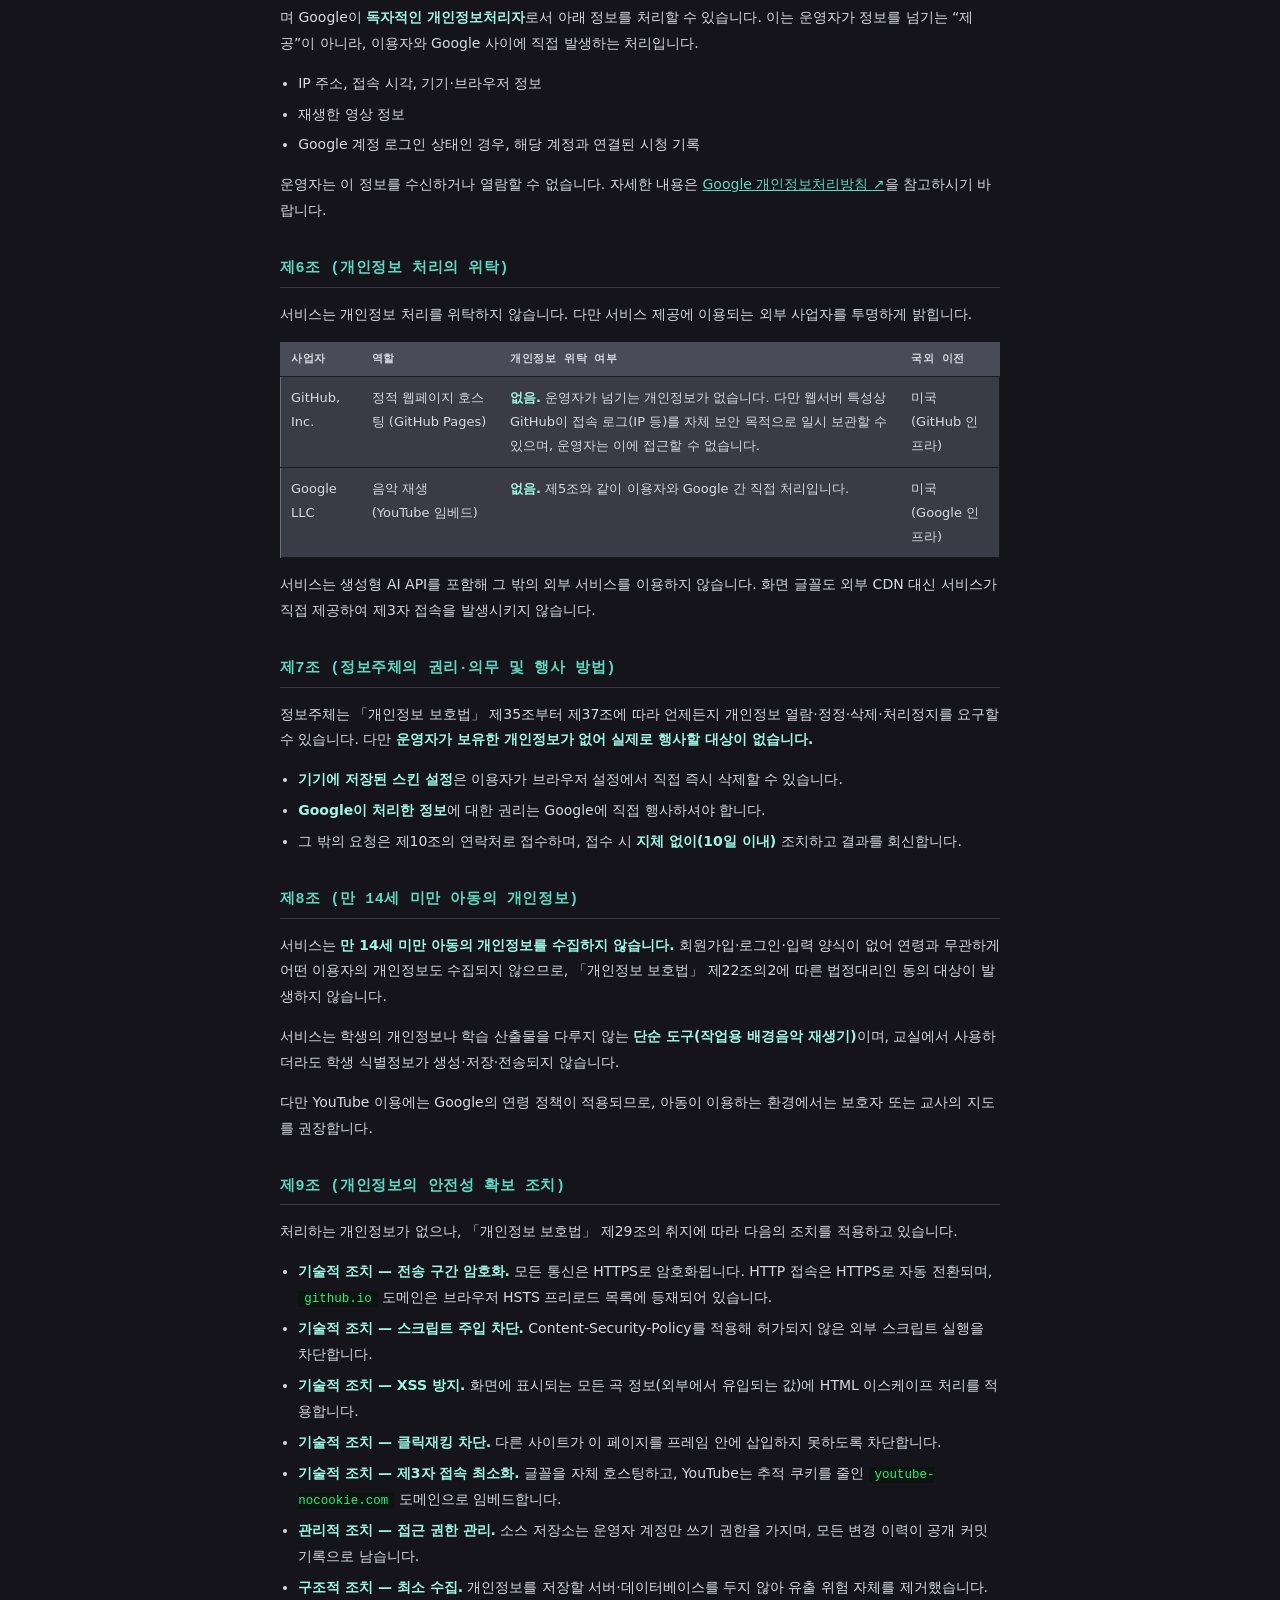
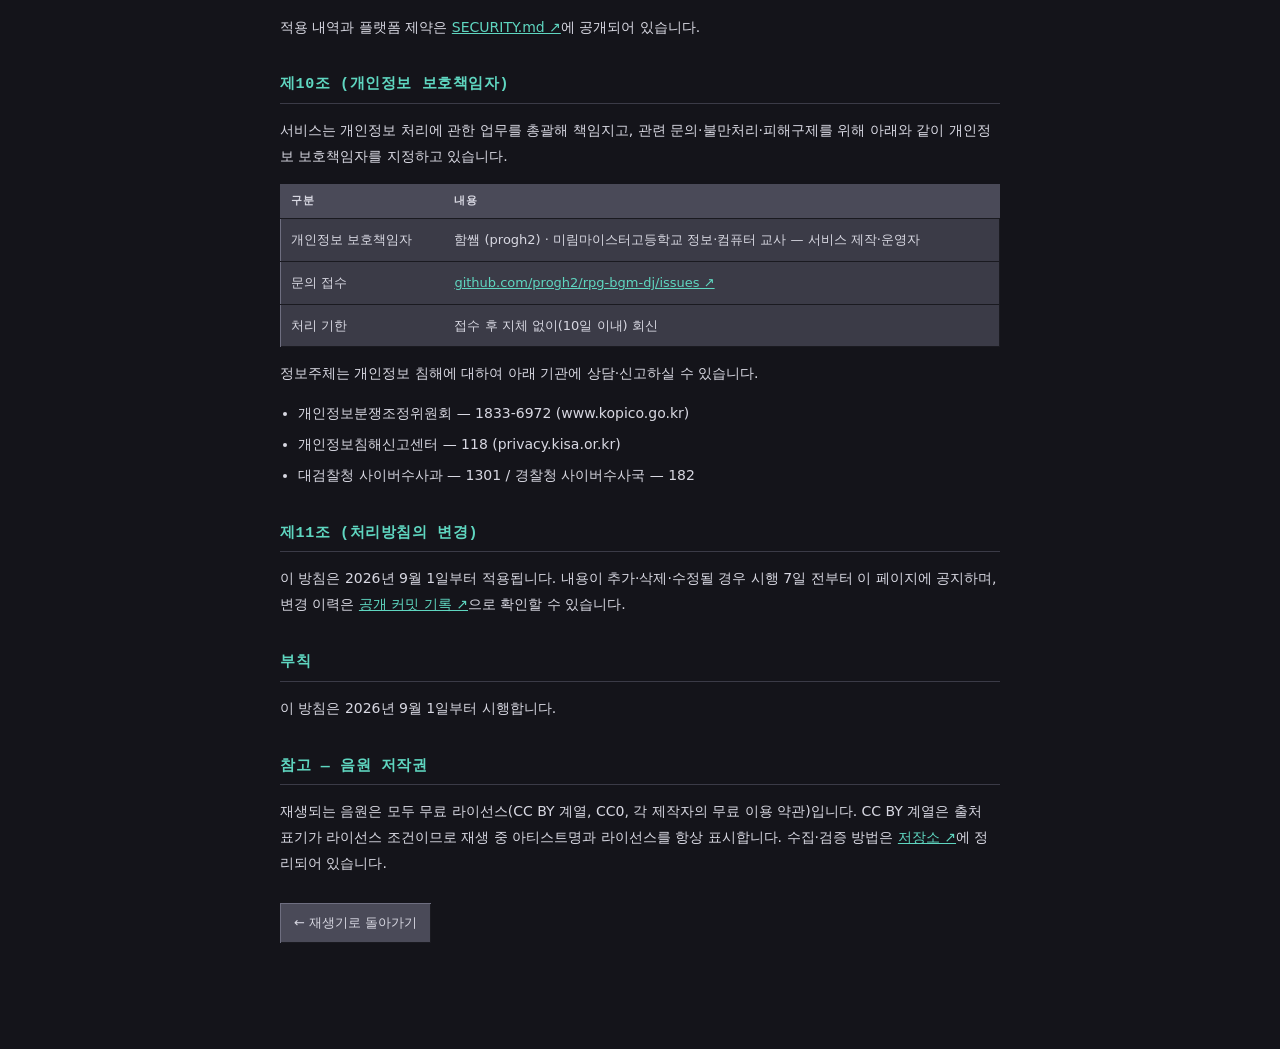
==== commit 69e45174: "Restructure the privacy policy to the statutory article format The edzip checklist maps its nine cri" ====
--- a/privacy.html
+++ b/privacy.html
@@ -4,7 +4,7 @@
 <meta charset="utf-8">
 <meta name="viewport" content="width=device-width, initial-scale=1">
 <title>개인정보처리방침 — RPG BGM DJ</title>
-<meta name="description" content="RPG BGM DJ 개인정보처리방침. 이 사이트는 개인정보를 직접 수집하지 않으며, YouTube 임베드로 발생하는 제3자 처리를 안내합니다.">
+<meta name="description" content="RPG BGM DJ 개인정보처리방침. 개인정보 보호법 제30조에 따라 수립·공개합니다. 이 서비스는 개인정보를 수집하지 않으며, YouTube 임베드로 발생하는 제3자 처리를 안내합니다.">
 <meta http-equiv="Content-Security-Policy" content="
   default-src 'self';
   script-src 'none';
@@ -25,95 +25,156 @@
   <p class="doc-back"><a href="./">← 재생기로 돌아가기</a></p>
 
   <h1>개인정보처리방침</h1>
-  <p class="doc-meta">서비스명 <strong>RPG BGM DJ</strong> · 시행일 2026년 9월 1일</p>
+  <p class="doc-meta">
+    <strong>RPG BGM DJ</strong>(이하 “서비스”)은 「개인정보 보호법」 제30조에 따라 정보주체의 개인정보를 보호하고
+    관련 고충을 처리하기 위해 다음과 같이 개인정보처리방침을 수립·공개합니다.<br>
+    시행일 2026년 9월 1일
+  </p>
 
   <div class="doc-callout">
-    <p><strong>요약.</strong> 이 사이트는 회원가입도, 로그인도, 서버도 없습니다.
-    운영자는 이용자의 개인정보를 <strong>수집하지도 저장하지도 않습니다.</strong>
-    다만 음악 재생에 YouTube를 사용하므로, 재생 시 <strong>Google이 제3자로서 정보를 처리</strong>합니다.
-    이 점이 이 방침의 핵심입니다.</p>
+    <p><strong>한눈에.</strong> 이 서비스는 회원가입·로그인·입력 양식·업로드가 없는 <strong>정적 웹페이지</strong>입니다.
+    운영자는 이용자의 개인정보를 <strong>수집하지도, 보유하지도, 제3자에게 제공하지도 않습니다.</strong>
+    다만 음악 재생에 YouTube를 사용하므로, 이용자가 재생을 시작하면
+    <strong>Google이 독자적으로 정보를 처리</strong>합니다. 이 점을 제5조·제6조에서 밝힙니다.</p>
   </div>
 
-  <h2>1. 운영자가 수집하는 개인정보</h2>
-  <p><strong>없습니다.</strong> 이 사이트는 GitHub Pages에 올려둔 정적 웹페이지로, 운영자가 통제하는 서버·데이터베이스가 없습니다.
-  다음 중 어느 것도 하지 않습니다.</p>
+  <h2>제1조 (총칙 및 데이터 처리 구조)</h2>
+  <p>서비스가 다루는 정보는 다음과 같이 구분됩니다.</p>
   <ul>
-    <li>회원가입·로그인·이름·이메일·연락처 수집</li>
-    <li>문의 양식, 댓글, 업로드 기능</li>
-    <li>자체 분석 도구(Google Analytics 등) 설치</li>
-    <li>광고 및 광고 식별자 사용</li>
-    <li>쿠키를 통한 이용자 식별</li>
+    <li><strong>(가) 운영자가 처리하는 개인정보 — 없음.</strong> 서비스는 GitHub Pages에 게시된 정적 웹페이지로, 운영자가 통제하는 서버·데이터베이스·로그 수집 장치가 존재하지 않습니다.</li>
+    <li><strong>(나) 이용자 기기에만 저장되는 설정값.</strong> 브라우저 <code>localStorage</code>에 화면 스킨 설정 1건이 저장되며, 이용자 기기를 벗어나지 않습니다.</li>
+    <li><strong>(다) 제3자(Google)가 독자적으로 처리하는 정보.</strong> 음악 재생 시 이용자 브라우저가 YouTube에 직접 접속하며, 이때 발생하는 처리는 Google의 방침을 따릅니다. 운영자는 이 정보를 받지 않습니다.</li>
   </ul>
+  <p>서비스는 학생의 개인정보나 학습 콘텐츠(이름·답안·작성글 등)를 <strong>일절 다루지 않습니다.</strong></p>
 
-  <h2>2. 이용자 기기에 저장되는 정보</h2>
-  <p>브라우저의 <code>localStorage</code>에 <strong>스킨 설정 한 가지</strong>만 저장합니다.</p>
+  <h2>제2조 (처리하는 개인정보 항목)</h2>
+  <p>서비스가 수집·처리하는 개인정보는 <strong>없습니다.</strong> 이름, 이메일, 연락처, 학번, 로그인 정보,
+  아이피 주소를 포함해 어떠한 개인정보도 수집하지 않으며, <strong>주민등록번호는 수집하지 않습니다.</strong></p>
+  <p>개인정보에 해당하지 않으나 투명성을 위해 밝히는, 이용자 기기에 저장되는 값은 다음 1건뿐입니다.</p>
   <table class="doc-table">
-    <thead><tr><th>키</th><th>내용</th><th>목적</th><th>보관</th></tr></thead>
+    <thead><tr><th>저장 위치</th><th>키</th><th>내용</th><th>개인 식별 가능성</th></tr></thead>
     <tbody>
       <tr>
+        <td>브라우저 localStorage</td>
         <td><code>rpgbgm.skin</code></td>
-        <td>선택한 스킨 이름과 고정 여부 (예: <code>{"id":"classic","locked":true}</code>)</td>
-        <td>다시 방문했을 때 같은 화면을 보여주기 위함</td>
-        <td>이용자가 브라우저 데이터를 지울 때까지</td>
+        <td>선택한 화면 스킨 이름과 고정 여부 (예: <code>{"id":"classic","locked":true}</code>)</td>
+        <td>없음 (개인을 식별할 수 없는 화면 설정값)</td>
       </tr>
     </tbody>
   </table>
-  <p>이 값은 <strong>이용자 기기 안에만 있고 외부로 전송되지 않으며</strong>, 개인을 식별할 수 있는 정보가 아닙니다.
-  브라우저 설정에서 사이트 데이터를 삭제하면 즉시 사라집니다.</p>
 
-  <h2>3. 제3자 서비스 — YouTube (중요)</h2>
-  <p>이 사이트의 음악은 모두 <strong>YouTube에 공개된 무료 라이선스 음원</strong>을 임베드해 재생합니다.
-  즉 재생 버튼을 누르면 이용자의 브라우저가 Google 서버에 직접 접속합니다.
-  이때 <strong>Google이 독자적으로</strong> 다음과 같은 정보를 처리할 수 있습니다.</p>
+  <h2>제3조 (개인정보의 처리 목적)</h2>
+  <p>처리하는 개인정보가 없으므로 개인정보 처리 목적이 존재하지 않습니다.</p>
+  <p>제2조의 스킨 설정값은 <strong>이용자가 다시 방문했을 때 이전에 고른 화면을 그대로 보여주기 위한 목적</strong>으로만
+  이용자 기기에 저장되며, 다른 목적으로 이용하지 않습니다.</p>
+
+  <h2>제4조 (처리 및 보유 기간)</h2>
+  <p>운영자가 보유하는 개인정보가 없으므로 보유 기간과 파기 절차가 발생하지 않습니다.</p>
+  <table class="doc-table">
+    <thead><tr><th>대상</th><th>보유 주체</th><th>보유 기간</th><th>파기 방법</th></tr></thead>
+    <tbody>
+      <tr><td>개인정보</td><td>없음</td><td>해당 없음</td><td>해당 없음</td></tr>
+      <tr><td>스킨 설정값</td><td>이용자 기기</td><td>이용자가 삭제할 때까지</td><td>브라우저 설정 &gt; 사이트 데이터 삭제 시 즉시 파기</td></tr>
+    </tbody>
+  </table>
+
+  <h2>제5조 (개인정보의 제3자 제공)</h2>
+  <p>서비스는 정보주체의 개인정보를 <strong>제3자에게 제공하지 않습니다.</strong>
+  운영자가 보유한 개인정보가 없으므로 제공할 대상 자체가 존재하지 않습니다.</p>
+  <p>다만 서비스 구조상, 이용자가 <strong>직접 재생을 시작하면</strong> 이용자의 브라우저가 Google LLC의 YouTube 서버에
+  접속하며 Google이 <strong>독자적인 개인정보처리자</strong>로서 아래 정보를 처리할 수 있습니다.
+  이는 운영자가 정보를 넘기는 “제공”이 아니라, 이용자와 Google 사이에 직접 발생하는 처리입니다.</p>
   <ul>
     <li>IP 주소, 접속 시각, 기기·브라우저 정보</li>
     <li>재생한 영상 정보</li>
-    <li>Google 계정에 로그인되어 있는 경우, 그 계정과 연결된 시청 기록</li>
+    <li>Google 계정 로그인 상태인 경우, 해당 계정과 연결된 시청 기록</li>
   </ul>
-  <p>운영자는 이 정보를 받지도, 볼 수도, 통제할 수도 없습니다.</p>
+  <p>운영자는 이 정보를 수신하거나 열람할 수 없습니다.
+  자세한 내용은 <a href="https://policies.google.com/privacy" target="_blank" rel="noopener noreferrer">Google 개인정보처리방침 ↗</a>을 참고하시기 바랍니다.</p>
 
-  <h3>추적을 줄이기 위해 한 조치</h3>
+  <h2>제6조 (개인정보 처리의 위탁)</h2>
+  <p>서비스는 개인정보 처리를 위탁하지 않습니다. 다만 서비스 제공에 이용되는 외부 사업자를 투명하게 밝힙니다.</p>
+  <table class="doc-table">
+    <thead><tr><th>사업자</th><th>역할</th><th>개인정보 위탁 여부</th><th>국외 이전</th></tr></thead>
+    <tbody>
+      <tr>
+        <td>GitHub, Inc.</td>
+        <td>정적 웹페이지 호스팅 (GitHub Pages)</td>
+        <td><strong>없음.</strong> 운영자가 넘기는 개인정보가 없습니다. 다만 웹서버 특성상 GitHub이 접속 로그(IP 등)를 자체 보안 목적으로 일시 보관할 수 있으며, 운영자는 이에 접근할 수 없습니다.</td>
+        <td>미국 (GitHub 인프라)</td>
+      </tr>
+      <tr>
+        <td>Google LLC</td>
+        <td>음악 재생 (YouTube 임베드)</td>
+        <td><strong>없음.</strong> 제5조와 같이 이용자와 Google 간 직접 처리입니다.</td>
+        <td>미국 (Google 인프라)</td>
+      </tr>
+    </tbody>
+  </table>
+  <p>서비스는 생성형 AI API를 포함해 그 밖의 외부 서비스를 이용하지 않습니다.
+  화면 글꼴도 외부 CDN 대신 서비스가 직접 제공하여 제3자 접속을 발생시키지 않습니다.</p>
+
+  <h2>제7조 (정보주체의 권리·의무 및 행사 방법)</h2>
+  <p>정보주체는 「개인정보 보호법」 제35조부터 제37조에 따라 언제든지 개인정보 열람·정정·삭제·처리정지를
+  요구할 수 있습니다. 다만 <strong>운영자가 보유한 개인정보가 없어 실제로 행사할 대상이 없습니다.</strong></p>
   <ul>
-    <li>일반 <code>youtube.com</code>이 아니라 <strong><code>youtube-nocookie.com</code></strong> 도메인으로 임베드합니다. 재생을 시작하기 전까지 추적 쿠키를 심지 않습니다.</li>
-    <li>영상은 자동 재생하지 않습니다. <strong>이용자가 직접 조작해야</strong> Google과의 통신이 시작됩니다.</li>
-    <li>YouTube 외의 외부 서비스는 사용하지 않습니다. 글꼴도 외부 CDN 대신 이 사이트에서 직접 제공합니다.</li>
-  </ul>
-  <p>Google의 처리 내용은 <a href="https://policies.google.com/privacy" target="_blank" rel="noopener noreferrer">Google 개인정보처리방침 ↗</a>을 따릅니다.</p>
-
-  <h2>4. 호스팅 — GitHub Pages</h2>
-  <p>이 사이트는 GitHub, Inc.의 GitHub Pages로 제공됩니다.
-  웹 서버 특성상 GitHub이 접속 로그(IP 주소 등)를 보안 목적으로 일시 보관할 수 있습니다.
-  운영자는 이 로그에 접근할 수 없습니다.
-  자세한 내용은 <a href="https://docs.github.com/site-policy/privacy-policies/github-general-privacy-statement" target="_blank" rel="noopener noreferrer">GitHub 개인정보 보호 성명 ↗</a>을 참고하세요.</p>
-
-  <h2>5. 만 14세 미만 아동</h2>
-  <p>이 사이트는 별도의 회원 절차가 없어 아동의 개인정보를 수집하지 않습니다.
-  다만 YouTube 이용은 Google의 연령 정책을 따릅니다.</p>
-
-  <h2>6. 이용자의 권리</h2>
-  <p>운영자가 보유한 개인정보가 없으므로 열람·정정·삭제를 요청할 대상이 없습니다.
-  기기에 저장된 스킨 설정은 브라우저에서 직접 삭제할 수 있습니다.
-  YouTube가 처리한 정보에 대한 권리는 Google에 직접 행사해야 합니다.</p>
-
-  <h2>7. 안전성 확보 조치</h2>
-  <ul>
-    <li>모든 통신은 HTTPS로 암호화됩니다. <code>github.io</code> 도메인은 브라우저 HSTS 프리로드 목록에 등재되어 있습니다.</li>
-    <li>Content-Security-Policy로 외부 스크립트 삽입(XSS)을 제한합니다.</li>
-    <li>화면에 표시되는 모든 곡 정보는 HTML 이스케이프 처리합니다.</li>
-    <li>다른 사이트가 이 페이지를 프레임 안에 넣지 못하도록 차단합니다.</li>
+    <li><strong>기기에 저장된 스킨 설정</strong>은 이용자가 브라우저 설정에서 직접 즉시 삭제할 수 있습니다.</li>
+    <li><strong>Google이 처리한 정보</strong>에 대한 권리는 Google에 직접 행사하셔야 합니다.</li>
+    <li>그 밖의 요청은 제10조의 연락처로 접수하며, 접수 시 <strong>지체 없이(10일 이내)</strong> 조치하고 결과를 회신합니다.</li>
   </ul>
 
-  <h2>8. 저작권 및 음원 라이선스</h2>
-  <p>재생되는 음원은 모두 무료 라이선스(CC BY 계열, CC0, 각 제작자의 무료 이용 약관) 음원입니다.
+  <h2>제8조 (만 14세 미만 아동의 개인정보)</h2>
+  <p>서비스는 <strong>만 14세 미만 아동의 개인정보를 수집하지 않습니다.</strong>
+  회원가입·로그인·입력 양식이 없어 연령과 무관하게 어떤 이용자의 개인정보도 수집되지 않으므로,
+  「개인정보 보호법」 제22조의2에 따른 법정대리인 동의 대상이 발생하지 않습니다.</p>
+  <p>서비스는 학생의 개인정보나 학습 산출물을 다루지 않는 <strong>단순 도구(작업용 배경음악 재생기)</strong>이며,
+  교실에서 사용하더라도 학생 식별정보가 생성·저장·전송되지 않습니다.</p>
+  <p>다만 YouTube 이용에는 Google의 연령 정책이 적용되므로, 아동이 이용하는 환경에서는
+  보호자 또는 교사의 지도를 권장합니다.</p>
+
+  <h2>제9조 (개인정보의 안전성 확보 조치)</h2>
+  <p>처리하는 개인정보가 없으나, 「개인정보 보호법」 제29조의 취지에 따라 다음의 조치를 적용하고 있습니다.</p>
+  <ul>
+    <li><strong>기술적 조치 — 전송 구간 암호화.</strong> 모든 통신은 HTTPS로 암호화됩니다. HTTP 접속은 HTTPS로 자동 전환되며, <code>github.io</code> 도메인은 브라우저 HSTS 프리로드 목록에 등재되어 있습니다.</li>
+    <li><strong>기술적 조치 — 스크립트 주입 차단.</strong> Content-Security-Policy를 적용해 허가되지 않은 외부 스크립트 실행을 차단합니다.</li>
+    <li><strong>기술적 조치 — XSS 방지.</strong> 화면에 표시되는 모든 곡 정보(외부에서 유입되는 값)에 HTML 이스케이프 처리를 적용합니다.</li>
+    <li><strong>기술적 조치 — 클릭재킹 차단.</strong> 다른 사이트가 이 페이지를 프레임 안에 삽입하지 못하도록 차단합니다.</li>
+    <li><strong>기술적 조치 — 제3자 접속 최소화.</strong> 글꼴을 자체 호스팅하고, YouTube는 추적 쿠키를 줄인 <code>youtube-nocookie.com</code> 도메인으로 임베드합니다.</li>
+    <li><strong>관리적 조치 — 접근 권한 관리.</strong> 소스 저장소는 운영자 계정만 쓰기 권한을 가지며, 모든 변경 이력이 공개 커밋 기록으로 남습니다.</li>
+    <li><strong>구조적 조치 — 최소 수집.</strong> 개인정보를 저장할 서버·데이터베이스를 두지 않아 유출 위험 자체를 제거했습니다.</li>
+  </ul>
+  <p>적용 내역과 플랫폼 제약은 <a href="https://github.com/progh2/rpg-bgm-dj/blob/main/SECURITY.md" target="_blank" rel="noopener noreferrer">SECURITY.md ↗</a>에 공개되어 있습니다.</p>
+
+  <h2>제10조 (개인정보 보호책임자)</h2>
+  <p>서비스는 개인정보 처리에 관한 업무를 총괄해 책임지고, 관련 문의·불만처리·피해구제를 위해 아래와 같이
+  개인정보 보호책임자를 지정하고 있습니다.</p>
+  <table class="doc-table">
+    <thead><tr><th>구분</th><th>내용</th></tr></thead>
+    <tbody>
+      <tr><td>개인정보 보호책임자</td><td>함쌤 (progh2) · 미림마이스터고등학교 정보·컴퓨터 교사 — 서비스 제작·운영자</td></tr>
+      <tr><td>문의 접수</td><td><a href="https://github.com/progh2/rpg-bgm-dj/issues" target="_blank" rel="noopener noreferrer">github.com/progh2/rpg-bgm-dj/issues ↗</a></td></tr>
+      <tr><td>처리 기한</td><td>접수 후 지체 없이(10일 이내) 회신</td></tr>
+    </tbody>
+  </table>
+  <p>정보주체는 개인정보 침해에 대하여 아래 기관에 상담·신고하실 수 있습니다.</p>
+  <ul>
+    <li>개인정보분쟁조정위원회 — 1833-6972 (www.kopico.go.kr)</li>
+    <li>개인정보침해신고센터 — 118 (privacy.kisa.or.kr)</li>
+    <li>대검찰청 사이버수사과 — 1301 / 경찰청 사이버수사국 — 182</li>
+  </ul>
+
+  <h2>제11조 (처리방침의 변경)</h2>
+  <p>이 방침은 2026년 9월 1일부터 적용됩니다. 내용이 추가·삭제·수정될 경우
+  시행 7일 전부터 이 페이지에 공지하며, 변경 이력은
+  <a href="https://github.com/progh2/rpg-bgm-dj/commits/main/privacy.html" target="_blank" rel="noopener noreferrer">공개 커밋 기록 ↗</a>으로 확인할 수 있습니다.</p>
+
+  <h2>부칙</h2>
+  <p>이 방침은 2026년 9월 1일부터 시행합니다.</p>
+
+  <h2>참고 — 음원 저작권</h2>
+  <p>재생되는 음원은 모두 무료 라이선스(CC BY 계열, CC0, 각 제작자의 무료 이용 약관)입니다.
   CC BY 계열은 출처 표기가 라이선스 조건이므로 재생 중 아티스트명과 라이선스를 항상 표시합니다.
-  자세한 내용은 <a href="https://github.com/progh2/rpg-bgm-dj" target="_blank" rel="noopener noreferrer">저장소 ↗</a>에 정리되어 있습니다.</p>
-
-  <h2>9. 방침 변경</h2>
-  <p>내용이 바뀌면 이 페이지의 시행일을 갱신하고 저장소 커밋 기록에 남깁니다.</p>
-
-  <h2>10. 문의</h2>
-  <p>개인정보 관련 문의는 저장소 이슈로 남겨 주세요 —
-  <a href="https://github.com/progh2/rpg-bgm-dj/issues" target="_blank" rel="noopener noreferrer">github.com/progh2/rpg-bgm-dj/issues ↗</a></p>
+  수집·검증 방법은 <a href="https://github.com/progh2/rpg-bgm-dj" target="_blank" rel="noopener noreferrer">저장소 ↗</a>에 정리되어 있습니다.</p>
 
   <p class="doc-back"><a href="./">← 재생기로 돌아가기</a></p>
 
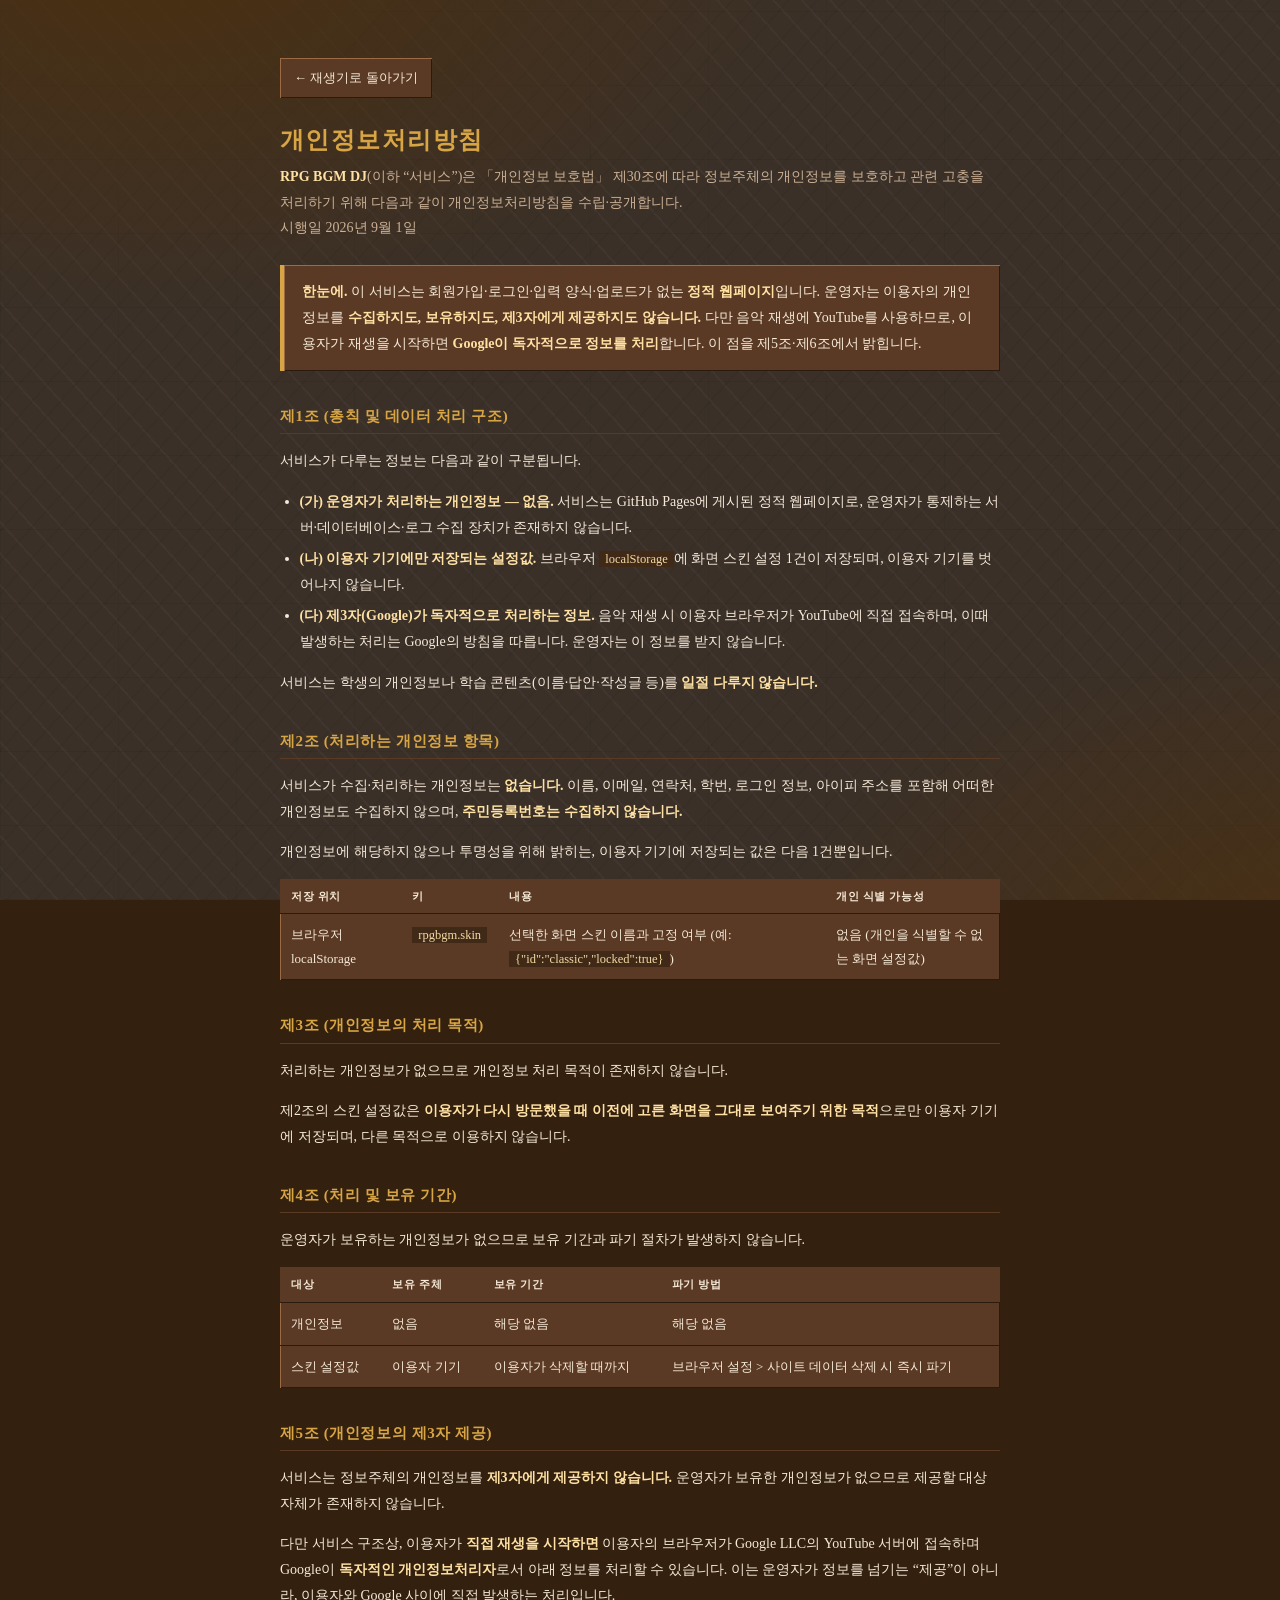
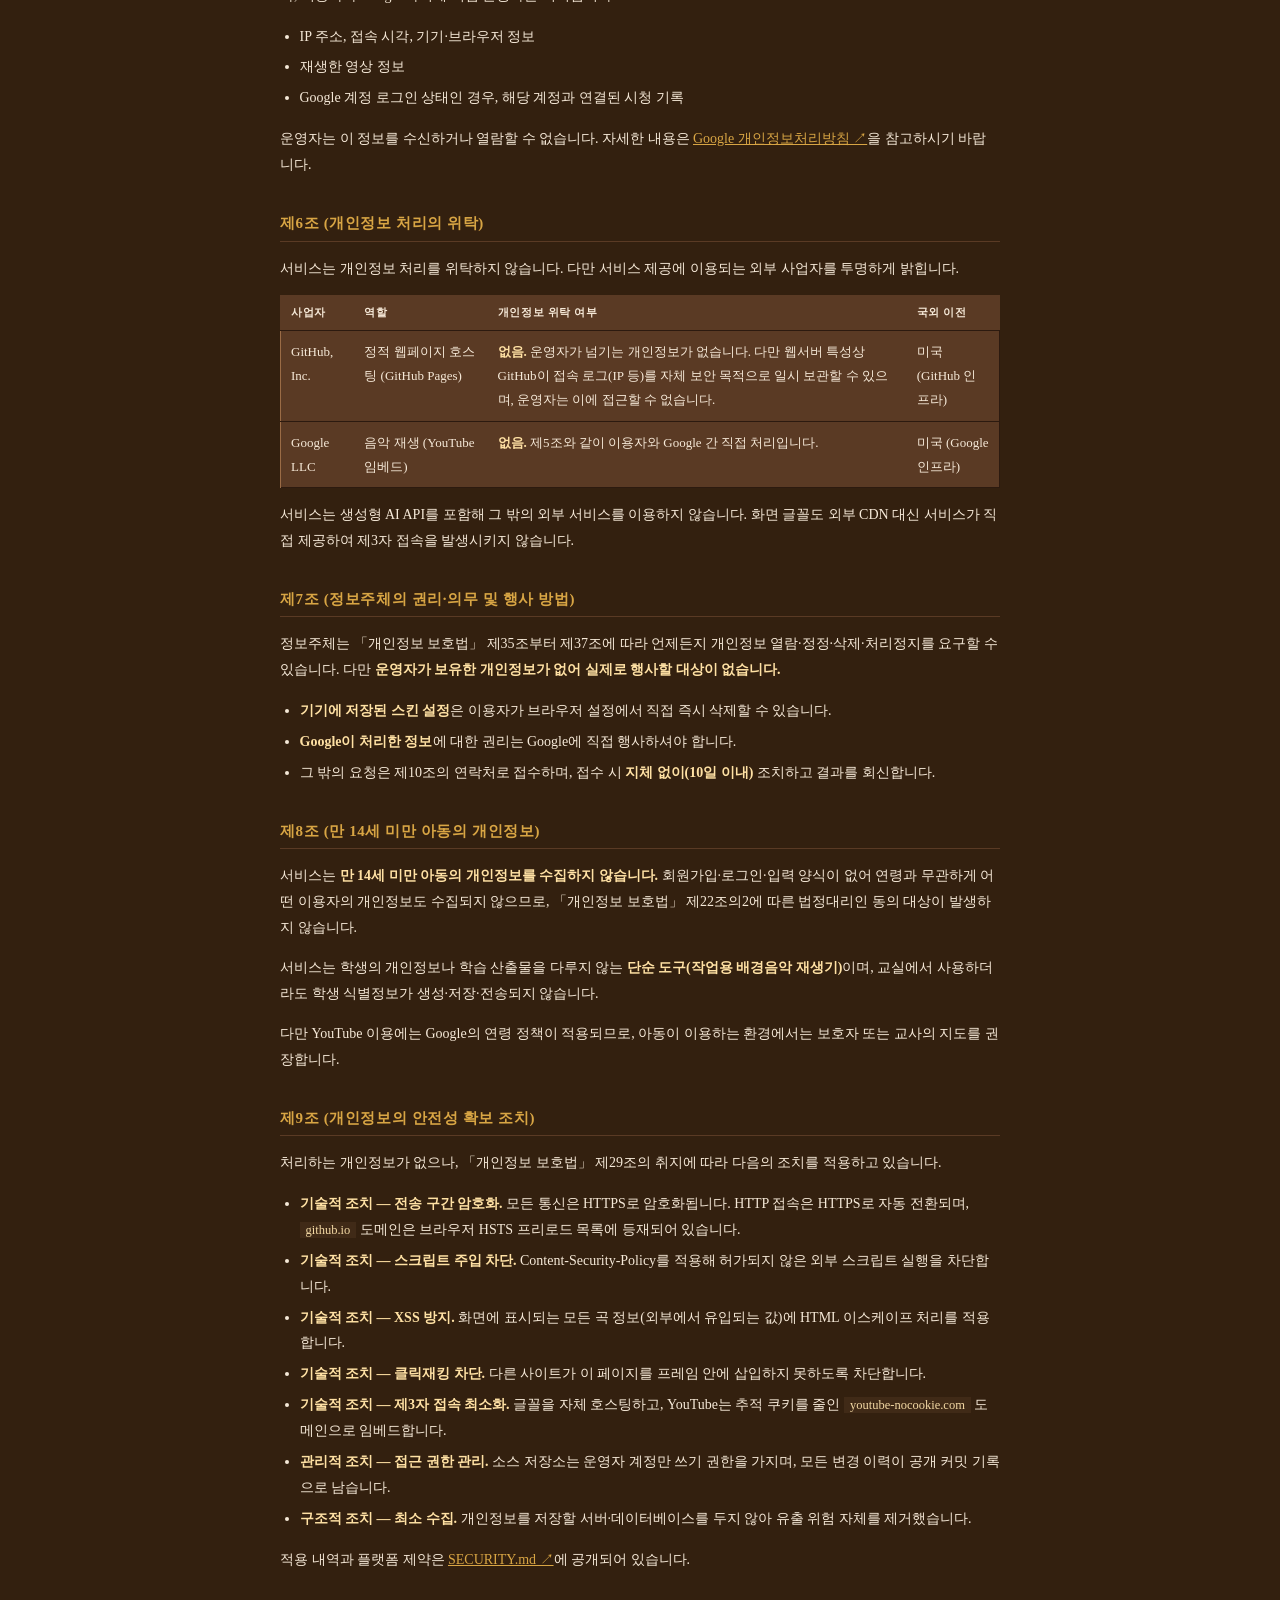
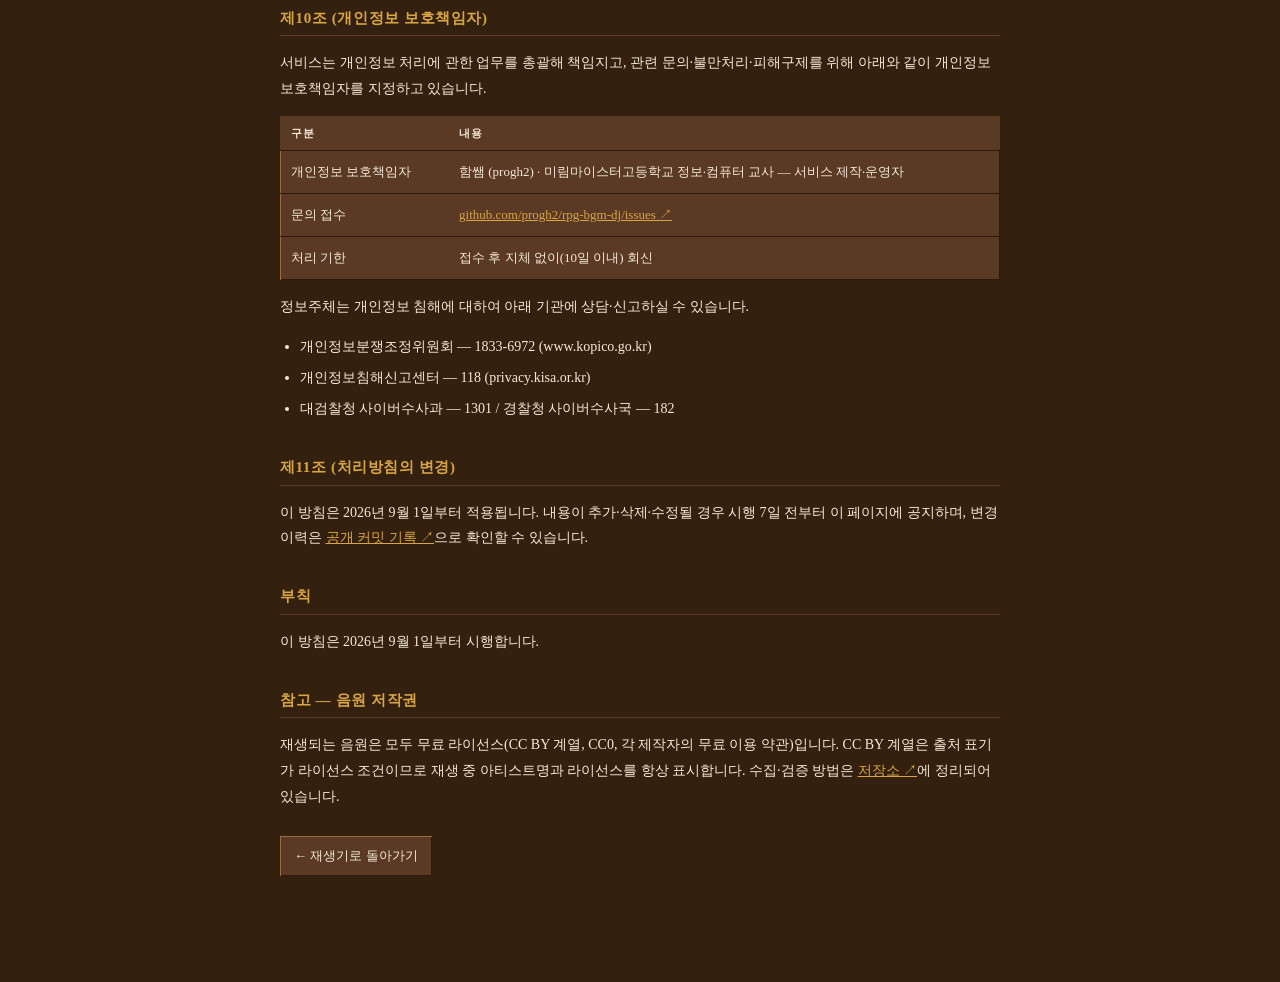
==== commit 0036c8d9: "Rebuild the player as a tavern where a bard performs The Winamp chrome never suited music written fo" ====
--- a/privacy.html
+++ b/privacy.html
@@ -16,7 +16,7 @@
   form-action 'self';
   upgrade-insecure-requests">
 <meta name="referrer" content="strict-origin-when-cross-origin">
-<link rel="stylesheet" href="assets/css/player.css">
+<link rel="stylesheet" href="assets/css/tavern.css">
 <link rel="stylesheet" href="assets/css/doc.css">
 </head>
 <body class="doc">
--- a/assets/css/tavern.css
+++ b/assets/css/tavern.css
@@ -0,0 +1,1025 @@
+/* tavern.css — 길드 홀 겸 마을 여관.
+ *
+ * 재질은 나무와 돌 둘뿐이다. 나뭇결은 각도를 달리한 repeating-linear-gradient 를 겹쳐 내고,
+ * 돌은 성긴 무늬에 이음매를 얹어 낸다. 사진을 쓰지 않으니 어느 장소로 갈아입어도 색만 바뀐다.
+ *
+ * 조명 원칙 하나: **글자와 가구는 어둡게 하지 않는다.** (assets/js/hearth.js 참고)
+ * 새벽에 켜 두고 일하는 쓰임이라 분위기 낸다고 읽기 어려워지면 앞뒤가 바뀐다.
+ * 어두워지는 것은 벽과 홀 가장자리뿐이다.
+ */
+
+:root {
+  /* 장소가 덮어쓴다 (assets/js/halls.js) */
+  --wood:       #5a3a24;
+  --wood-light: #9a6b45;
+  --wood-dark:  #2c1a0f;
+  --stone:      #6b5a48;
+  --stone-dark: #3a3028;
+  --metal:      #caa35e;
+  --metal-dark: #6e5324;
+  --sign-bg:    #402a17;
+  --sign-ink:   #f3d9a4;
+  --sign-dim:   #b0894f;
+  --beam:       linear-gradient(180deg, #7a5030, #3e2513);
+  --text:       #f6e9d8;
+  --text-dim:   #cbb094;
+  --page-bg:    #33200f;
+
+  /* 분위기가 덮어쓴다 (assets/js/moods.js) */
+  --accent:      #d8a544;
+  --accent-deep: #4a2f10;
+  --accent-glow: #ffe1a4;
+  --ember:       #b55a1e;
+  /* 불꽃은 장소가 정한다. 분위기(무드) 색을 따라가면 청록색 불이 되어 버린다. */
+  --flame:       #ffb445;
+  --flame-low:   #c25a12;
+
+  --ink: #1b0f07;
+
+  /* 모서리 — 나무에 닿는 빛과 그늘 */
+  --edge-out: inset 1px 1px 0 var(--wood-light), inset -1px -1px 0 var(--wood-dark);
+  --edge-in:  inset -1px -1px 0 var(--wood-light), inset 1px 1px 0 var(--wood-dark);
+  --gilt: 0 0 0 1px color-mix(in srgb, var(--metal) 50%, transparent);
+
+  --font-display: "Iropke Batang", "Noto Serif KR", "Nanum Myeongjo", "Apple SD Gothic Neo",
+                  "Batang", "Times New Roman", serif;
+  --font-body: "Iropke Batang", "Noto Serif KR", "Nanum Myeongjo",
+               "Apple SD Gothic Neo", "Malgun Gothic", serif;
+  --ease: cubic-bezier(0.2, 0.7, 0.3, 1);
+
+  /* 시각이 정한다 (assets/js/hearth.js). 0 = 한낮, 1 = 한밤. */
+  --night: 0;
+}
+
+* { box-sizing: border-box; }
+
+html, body {
+  margin: 0;
+  min-height: 100%;
+  background: var(--page-bg);
+  color: var(--text);
+  font-family: var(--font-body);
+  font-size: 15px;
+  line-height: 1.7;
+  transition: background-color 1.4s var(--ease), color .6s var(--ease);
+}
+
+/* ── 벽: 돌을 쌓고 나뭇결을 얹는다 ─────────────────────────── */
+body::before {
+  content: "";
+  position: fixed;
+  inset: 0;
+  z-index: 0;
+  pointer-events: none;
+  background:
+    /* 밤이 되면 벽만 어두워진다 */
+    linear-gradient(rgba(12, 6, 2, calc(.34 * var(--night))), rgba(12, 6, 2, calc(.34 * var(--night)))),
+    /* 화로와 창에서 오는 빛 */
+    radial-gradient(90% 70% at 12% -6%, var(--accent-deep) 0%, transparent 60%),
+    radial-gradient(80% 70% at 104% 108%, var(--accent-deep) 0%, transparent 56%),
+    /* 나뭇결 두 겹 */
+    repeating-linear-gradient(48deg, rgba(255,255,255,.026) 0 2px, transparent 2px 21px),
+    repeating-linear-gradient(-48deg, rgba(0,0,0,.05) 0 2px, transparent 2px 21px),
+    /* 돌 이음매 */
+    repeating-linear-gradient(0deg, rgba(0,0,0,.07) 0 1px, transparent 1px 74px),
+    repeating-linear-gradient(90deg, rgba(0,0,0,.05) 0 1px, transparent 1px 118px),
+    var(--stone-dark);
+  transition: background 1.6s var(--ease);
+}
+
+/* 화롯불 — 밤에 가장자리를 데운다 */
+body::after {
+  content: "";
+  position: fixed;
+  inset: 0;
+  z-index: 0;
+  pointer-events: none;
+  box-shadow: inset 0 0 26vmax 9vmax rgba(255, 152, 56, calc(.10 * var(--night)));
+  opacity: 1;
+  transition: box-shadow 1.6s var(--ease);
+}
+:root[data-lit="true"] body::after { animation: hearthBreath 7s ease-in-out infinite; }
+@keyframes hearthBreath {
+  0%, 100% { box-shadow: inset 0 0 26vmax 9vmax rgba(255, 152, 56, calc(.10 * var(--night))); }
+  50%      { box-shadow: inset 0 0 30vmax 11vmax rgba(255, 168, 74, calc(.15 * var(--night))); }
+}
+
+.stage {
+  position: relative;
+  z-index: 1;
+  max-width: 1180px;
+  margin: 0 auto;
+  padding: 22px 16px 70px;
+  display: grid;
+  grid-template-columns: minmax(0, 1fr) 316px;
+  gap: 20px;
+  align-items: start;
+}
+
+/* ── 가구: 나무 판을 짜 맞춘 것 ─────────────────────────────── */
+.board {
+  background:
+    linear-gradient(180deg, rgba(255,255,255,.05), rgba(0,0,0,.06) 60%),
+    repeating-linear-gradient(92deg, rgba(0,0,0,.055) 0 1px, transparent 1px 8px),
+    var(--wood);
+  box-shadow: var(--edge-out), var(--gilt), 0 10px 26px rgba(0,0,0,.42);
+  border-radius: 3px;
+  margin-bottom: 18px;
+  transition: background-color 1s var(--ease);
+}
+
+/* 가로대 — 창틀 대신 들보 */
+.board-head {
+  background: var(--beam);
+  padding: 7px 12px;
+  display: flex;
+  align-items: center;
+  gap: 10px;
+  font-family: var(--font-display);
+  font-size: 13px;
+  font-weight: 700;
+  letter-spacing: .22em;
+  color: var(--metal);
+  text-shadow: 0 1px 0 rgba(0,0,0,.65);
+  border-bottom: 1px solid var(--wood-dark);
+  box-shadow: inset 0 1px 0 rgba(255,255,255,.12);
+  user-select: none;
+  border-radius: 3px 3px 0 0;
+}
+/* 들보에 박은 못 */
+.board-head::before,
+.board-head::after {
+  content: "";
+  width: 7px; height: 7px;
+  border-radius: 50%;
+  background: radial-gradient(circle at 35% 30%, var(--metal), var(--metal-dark));
+  box-shadow: 0 1px 1px rgba(0,0,0,.5);
+  flex: none;
+}
+.board-head .rope {
+  flex: 1;
+  height: 6px;
+  background: repeating-linear-gradient(64deg,
+    color-mix(in srgb, var(--metal) 42%, transparent) 0 3px, transparent 3px 7px);
+  opacity: .5;
+  border-radius: 3px;
+}
+.board-body { padding: 14px; }
+
+.board-btn {
+  width: 20px; height: 18px;
+  background: var(--wood);
+  box-shadow: var(--edge-out);
+  border: 0;
+  color: var(--metal);
+  font: 700 11px/1 var(--font-display);
+  cursor: pointer;
+  padding: 0;
+  border-radius: 2px;
+  flex: none;
+}
+.board-btn:active { box-shadow: var(--edge-in); }
+.board-btn:focus-visible { outline: 2px solid var(--accent); outline-offset: 1px; }
+
+/* ── 나무 팻말: 지금 무슨 노래인지 ──────────────────────────── */
+.sign {
+  background:
+    repeating-linear-gradient(90deg, rgba(0,0,0,.05) 0 1px, transparent 1px 6px),
+    var(--sign-bg);
+  box-shadow: var(--edge-in), inset 0 0 22px rgba(0,0,0,.5);
+  padding: 13px 15px;
+  color: var(--sign-ink);
+  position: relative;
+  overflow: hidden;
+  border-radius: 2px;
+}
+/* 인두로 지진 자국 */
+.sign::after {
+  content: "";
+  position: absolute; inset: 0;
+  background: repeating-linear-gradient(174deg, rgba(0,0,0,.05) 0 2px, transparent 2px 9px);
+  pointer-events: none;
+}
+
+.sign-top {
+  display: flex;
+  align-items: baseline;
+  gap: 14px;
+  margin-bottom: 8px;
+  flex-wrap: wrap;
+}
+.sign-time {
+  font-family: var(--font-display);
+  font-size: 27px;
+  font-weight: 700;
+  letter-spacing: .05em;
+  font-variant-numeric: tabular-nums;
+  text-shadow: 0 0 14px color-mix(in srgb, var(--accent) 45%, transparent);
+}
+.sign-tags { display: flex; gap: 7px; flex-wrap: wrap; }
+.sign-tag {
+  font-family: var(--font-display);
+  font-size: 10px;
+  letter-spacing: .14em;
+  padding: 3px 8px;
+  border: 1px solid var(--sign-dim);
+  color: var(--sign-dim);
+  border-radius: 2px;
+}
+.sign-tag.on {
+  color: var(--sign-ink);
+  border-color: var(--accent);
+  box-shadow: 0 0 9px color-mix(in srgb, var(--accent) 35%, transparent);
+}
+
+/* 흐르는 곡목 */
+.scroll {
+  overflow: hidden;
+  white-space: nowrap;
+  font-size: 15px;
+  height: 22px;
+  position: relative;
+  mask-image: linear-gradient(90deg, transparent, #000 4%, #000 96%, transparent);
+}
+.scroll > span {
+  display: inline-block;
+  padding-left: 100%;
+  animation: scrollBy 20s linear infinite;
+}
+.scroll.short > span { padding-left: 0; animation: none; }
+@keyframes scrollBy { to { transform: translateX(-100%); } }
+
+/* 소리결 — 촛불처럼 흔들리는 막대 */
+.flames {
+  display: flex;
+  align-items: flex-end;
+  gap: 3px;
+  height: 34px;
+  margin-top: 10px;
+}
+.flames i {
+  flex: 1;
+  display: block;
+  height: 8%;
+  border-radius: 2px 2px 0 0;
+  background: linear-gradient(180deg, var(--flame), var(--flame-low));
+  transition: height .12s linear;
+}
+
+/* ── 화로: 재생 중이면 타오른다 ─────────────────────────────── */
+.hearth-row {
+  display: grid;
+  grid-template-columns: 1fr 1.15fr;
+  gap: 14px;
+  margin-top: 14px;
+}
+
+.hearth {
+  position: relative;
+  aspect-ratio: 1 / 1;
+  border-radius: 3px;
+  display: grid;
+  place-items: end center;
+  overflow: hidden;
+  cursor: pointer;
+  /* 벽난로를 두른 돌 */
+  background:
+    repeating-linear-gradient(0deg,  rgba(0,0,0,.10) 0 1px, transparent 1px 27px),
+    repeating-linear-gradient(90deg, rgba(0,0,0,.08) 0 1px, transparent 1px 44px),
+    linear-gradient(180deg, color-mix(in srgb, var(--stone) 88%, #fff 12%), var(--stone));
+  box-shadow: var(--edge-out), var(--gilt);
+}
+/* 아궁이 — 안쪽으로 파인 아치 */
+.hearth::before {
+  content: "";
+  position: absolute;
+  left: 12%; right: 12%; bottom: 0;
+  height: 78%;
+  border-radius: 46% 46% 4px 4px / 34% 34% 4px 4px;
+  background:
+    radial-gradient(70% 52% at 50% 100%, color-mix(in srgb, var(--flame-low) 62%, transparent) 0%, transparent 66%),
+    linear-gradient(180deg, #120a06, #241408);
+  box-shadow: inset 0 8px 20px rgba(0,0,0,.8), 0 0 0 3px var(--stone-dark);
+}
+/* 아궁이 위 상인방 */
+.hearth::after {
+  content: "";
+  position: absolute;
+  left: 6%; right: 6%; top: 14%;
+  height: 9%;
+  border-radius: 2px;
+  background: linear-gradient(180deg, var(--wood-light), var(--wood-dark));
+  box-shadow: 0 2px 5px rgba(0,0,0,.5), inset 0 1px 0 rgba(255,255,255,.14);
+}
+.hearth:focus-visible { outline: 2px solid var(--accent); outline-offset: -2px; }
+
+/* 장작 */
+.logs { position: absolute; bottom: 8%; width: 52%; height: 15%; z-index: 2; }
+.logs i {
+  position: absolute;
+  height: 34%;
+  border-radius: 4px;
+  background: linear-gradient(180deg, var(--wood-light), var(--wood-dark));
+  box-shadow: 0 1px 0 rgba(0,0,0,.4);
+}
+.logs i:nth-child(1) { left: 2%;  bottom: 0;   width: 74%; transform: rotate(-4deg); }
+.logs i:nth-child(2) { right: 0;  bottom: 22%; width: 66%; transform: rotate(6deg); }
+.logs i:nth-child(3) { left: 14%; bottom: 44%; width: 56%; transform: rotate(-2deg); }
+
+/* 불꽃 */
+.fire {
+  position: absolute;
+  bottom: 14%;
+  width: 46%;
+  height: 54%;
+  filter: blur(0.4px);
+  opacity: .42;
+  z-index: 1;
+  transition: opacity .8s var(--ease);
+}
+.fire span {
+  position: absolute;
+  bottom: 0;
+  left: 50%;
+  width: 34%;
+  height: 100%;
+  translate: -50% 0;
+  border-radius: 50% 50% 46% 46% / 62% 62% 38% 38%;
+  background: linear-gradient(180deg, var(--flame), var(--flame-low) 62%, transparent);
+  transform-origin: 50% 100%;
+}
+.fire span:nth-child(1) { width: 46%; opacity: .55; }
+.fire span:nth-child(2) { width: 30%; height: 76%; opacity: .8; }
+.fire span:nth-child(3) { width: 17%; height: 52%; opacity: 1; }
+
+/* 불을 안 지폈어도 잉걸은 남아 있다 — 빈 상자로 보이지 않게 */
+.hearth .fire span:nth-child(1) { animation: emberBreath 4.5s ease-in-out infinite; }
+@keyframes emberBreath { 0%,100% { opacity: .4; } 50% { opacity: .62; } }
+.hearth.burning .fire { opacity: 1; }
+.hearth.burning .fire span:nth-child(1) { animation: flicker 1.7s ease-in-out infinite; }
+.hearth.burning .fire span:nth-child(2) { animation: flicker 1.3s ease-in-out infinite .2s; }
+.hearth.burning .fire span:nth-child(3) { animation: flicker 0.9s ease-in-out infinite .4s; }
+@keyframes flicker {
+  0%, 100% { transform: scaleY(1) scaleX(1) skewX(0deg); }
+  30%      { transform: scaleY(1.14) scaleX(.92) skewX(3deg); }
+  60%      { transform: scaleY(.92) scaleX(1.07) skewX(-3deg); }
+}
+
+/* 잉걸 — 불씨가 위로 */
+.sparks { position: absolute; inset: 0; pointer-events: none; z-index: 3; }
+.sparks i {
+  position: absolute;
+  bottom: 20%;
+  width: 3px; height: 3px;
+  border-radius: 50%;
+  background: var(--flame);
+  opacity: 0;
+}
+.hearth.burning .sparks i { animation: rise 3.4s linear infinite; }
+.sparks i:nth-child(1) { left: 38%; animation-delay: 0s; }
+.sparks i:nth-child(2) { left: 50%; animation-delay: 1.1s; }
+.sparks i:nth-child(3) { left: 60%; animation-delay: 2.2s; }
+.sparks i:nth-child(4) { left: 45%; animation-delay: 1.7s; }
+@keyframes rise {
+  0%   { opacity: 0; transform: translateY(0) translateX(0) scale(1); }
+  12%  { opacity: 1; }
+  100% { opacity: 0; transform: translateY(-190px) translateX(18px) scale(.4); }
+}
+/* 쿡 찔렀을 때 한 번 튀는 불씨 */
+.hearth.poked .sparks i { animation: rise 1.1s linear 1; }
+
+.hearth-tag {
+  position: absolute;
+  top: 8px; left: 10px;
+  z-index: 2;
+  padding: 3px 8px;
+  background: var(--sign-bg);
+  box-shadow: var(--edge-in);
+  font: 700 10px/1 var(--font-display);
+  letter-spacing: .16em;
+  color: var(--sign-dim);
+  border-radius: 2px;
+}
+.hearth.burning .hearth-tag { color: var(--sign-ink); }
+
+/* ── 악보대: 양피지에 지금 곡을 적어 둔다 ───────────────────── */
+.lectern {
+  position: relative;
+  border-radius: 3px;
+  padding: 16px 18px;
+  display: flex;
+  flex-direction: column;
+  justify-content: stretch;
+  gap: 8px;
+  min-height: 100%;
+  background:
+    linear-gradient(184deg, rgba(255,255,255,.06), transparent 40%),
+    repeating-linear-gradient(91deg, rgba(0,0,0,.035) 0 1px, transparent 1px 9px),
+    var(--wood);
+  box-shadow: var(--edge-out), var(--gilt);
+  overflow: hidden;
+}
+
+.parchment {
+  flex: 1;
+  display: flex;
+  flex-direction: column;
+  justify-content: center;
+  background:
+    radial-gradient(120% 90% at 50% 0%, rgba(255,246,224,.10), transparent 70%),
+    repeating-linear-gradient(178deg, rgba(0,0,0,.035) 0 1px, transparent 1px 11px),
+    var(--sign-bg);
+  box-shadow: var(--edge-in), inset 0 0 20px rgba(0,0,0,.42);
+  border-radius: 2px;
+  padding: 14px 16px;
+  color: var(--sign-ink);
+  transform-origin: 50% 0%;
+  transition: opacity .45s var(--ease), transform .45s var(--ease);
+}
+/* 곡이 바뀌면 종이가 넘어간다 */
+.parchment.turning { opacity: 0; transform: rotateX(78deg) translateY(-6px); }
+
+.parchment .scene-name {
+  font-family: var(--font-display);
+  font-size: 11px;
+  letter-spacing: .2em;
+  color: var(--accent);
+  display: block;
+  margin-bottom: 7px;
+}
+.parchment .song {
+  font-family: var(--font-display);
+  font-size: 17px;
+  font-weight: 700;
+  line-height: 1.45;
+  margin: 0 0 4px;
+  overflow-wrap: anywhere;
+}
+.parchment .by { font-size: 13px; color: var(--sign-dim); }
+.parchment .meta { font-size: 11.5px; color: var(--sign-dim); margin-top: 9px; }
+
+/* ── 조작대 ─────────────────────────────────────────────────── */
+.controls {
+  display: flex;
+  gap: 6px;
+  align-items: center;
+  margin-top: 14px;
+  flex-wrap: wrap;
+}
+
+.tbtn {
+  min-width: 40px;
+  height: 34px;
+  background:
+    linear-gradient(180deg, rgba(255,255,255,.13), rgba(0,0,0,.09)),
+    var(--wood);
+  box-shadow: var(--edge-out), var(--gilt);
+  border: 0;
+  border-radius: 3px;
+  color: var(--metal);
+  font: 700 14px/1 var(--font-display);
+  cursor: pointer;
+  transition: color .18s, filter .18s, transform .12s var(--ease);
+}
+.tbtn:hover { color: var(--accent-glow); filter: brightness(1.12); }
+.tbtn:active { box-shadow: var(--edge-in); transform: translateY(1px); }
+.tbtn[aria-pressed="true"] { box-shadow: var(--edge-in); color: var(--accent); }
+.tbtn.wide { min-width: 54px; }
+.tbtn:focus-visible { outline: 2px solid var(--accent); outline-offset: 2px; }
+.tbtn:disabled { opacity: .45; cursor: not-allowed; }
+
+.dials { display: flex; gap: 16px; align-items: center; margin-top: 12px; flex-wrap: wrap; }
+.dial {
+  display: flex; align-items: center; gap: 8px;
+  font-family: var(--font-display);
+  font-size: 11px; letter-spacing: .16em; color: var(--text-dim);
+}
+
+input[type="range"] {
+  -webkit-appearance: none; appearance: none;
+  width: 118px; height: 20px; background: transparent; cursor: pointer;
+}
+input[type="range"]::-webkit-slider-runnable-track {
+  height: 7px; border-radius: 4px;
+  background: var(--sign-bg); box-shadow: var(--edge-in);
+}
+input[type="range"]::-moz-range-track {
+  height: 7px; border-radius: 4px;
+  background: var(--sign-bg); box-shadow: var(--edge-in);
+}
+input[type="range"]::-webkit-slider-thumb {
+  -webkit-appearance: none; appearance: none;
+  width: 13px; height: 20px; margin-top: -7px; border-radius: 3px;
+  background: linear-gradient(180deg, var(--metal), var(--metal-dark));
+  box-shadow: 0 1px 2px rgba(0,0,0,.5);
+}
+input[type="range"]::-moz-range-thumb {
+  width: 13px; height: 20px; border: 0; border-radius: 3px;
+  background: linear-gradient(180deg, var(--metal), var(--metal-dark));
+}
+input[type="range"]:focus-visible { outline: 2px solid var(--accent); outline-offset: 3px; }
+
+.vol-num { min-width: 2.4em; display: inline-block; }
+
+/* ── 곡목 두루마리 ──────────────────────────────────────────── */
+.songlist {
+  background:
+    repeating-linear-gradient(179deg, rgba(0,0,0,.035) 0 1px, transparent 1px 12px),
+    var(--sign-bg);
+  box-shadow: var(--edge-in), inset 0 0 20px rgba(0,0,0,.4);
+  border-radius: 2px;
+  max-height: 350px;
+  overflow-y: auto;
+  scrollbar-width: thin;
+  scrollbar-color: var(--metal-dark) var(--sign-bg);
+}
+.songlist::-webkit-scrollbar { width: 11px; }
+.songlist::-webkit-scrollbar-track { background: var(--sign-bg); }
+.songlist::-webkit-scrollbar-thumb {
+  background: linear-gradient(180deg, var(--metal), var(--metal-dark));
+  border-radius: 5px;
+}
+
+.song-row {
+  display: flex;
+  gap: 10px;
+  padding: 7px 12px;
+  color: var(--sign-dim);
+  cursor: pointer;
+  align-items: baseline;
+  border: 0;
+  background: none;
+  width: 100%;
+  text-align: left;
+  font: inherit;
+  font-size: 13.5px;
+  border-bottom: 1px solid color-mix(in srgb, var(--wood-dark) 40%, transparent);
+  transition: color .15s, background-color .15s;
+}
+.song-row:last-child { border-bottom: 0; }
+.song-row:hover { color: var(--sign-ink); background: rgba(255,255,255,.05); }
+.song-row.current {
+  color: var(--sign-ink);
+  background: color-mix(in srgb, var(--accent) 14%, transparent);
+  box-shadow: inset 3px 0 0 var(--accent);
+}
+.song-row .n {
+  width: 2.4em; flex: none; text-align: right;
+  font-family: var(--font-display); opacity: .75;
+  font-variant-numeric: tabular-nums;
+}
+.song-row .t { flex: 1; overflow: hidden; text-overflow: ellipsis; white-space: nowrap; }
+.song-row .d { flex: none; opacity: .75; font-variant-numeric: tabular-nums; font-size: 12.5px; }
+.song-row.spicy .n::after { content: "⚔"; margin-left: 3px; color: var(--ember); }
+
+.list-foot {
+  display: flex; justify-content: space-between; align-items: center;
+  padding: 9px 3px 0; font-size: 12px; color: var(--text-dim);
+  font-family: var(--font-display); letter-spacing: .06em;
+}
+
+/* ── 곡 내력 ────────────────────────────────────────────────── */
+.ledger dl { margin: 0; display: grid; grid-template-columns: 5.6em 1fr; gap: 7px 12px; font-size: 13.5px; }
+.ledger dt { color: var(--text-dim); font-family: var(--font-display); letter-spacing: .08em; }
+.ledger dd { margin: 0; color: var(--text); overflow-wrap: anywhere; }
+.ledger a { color: var(--accent); }
+.ledger .scene-chip {
+  display: inline-block; padding: 2px 9px; border-radius: 2px;
+  background: var(--accent); color: var(--ink);
+  font: 700 11px/1.6 var(--font-display); letter-spacing: .06em;
+}
+.warn-note {
+  margin-top: 11px; padding: 9px 12px; border-radius: 2px;
+  background: color-mix(in srgb, var(--ember) 16%, transparent);
+  border-left: 3px solid var(--ember);
+  font-size: 12.5px; color: var(--accent-glow);
+}
+
+/* ── 무대: 바드가 서는 자리 ─────────────────────────────────── */
+.stage-side { position: sticky; top: 22px; }
+
+.bard-stage {
+  position: relative;
+  display: grid;
+  place-items: center;
+  padding: 8px 0 0;
+  background: radial-gradient(76% 58% at 50% 100%, var(--accent-deep), transparent 70%);
+  cursor: pointer;
+}
+.bard-art { width: 100%; max-width: 232px; height: auto; overflow: visible; }
+
+.bd-glow { animation: bardGlow 5.5s ease-in-out infinite; transform-origin: 120px 108px; }
+@keyframes bardGlow { 0%,100% { opacity: .5; transform: scale(1); } 50% { opacity: .88; transform: scale(1.05); } }
+
+.bd-eyes-closed { opacity: 0; }
+.bd-eyes { animation: bardBlink 6.5s infinite; transform-origin: 120px 106px; }
+@keyframes bardBlink { 0%, 93%, 100% { transform: scaleY(1); } 96% { transform: scaleY(.08); } }
+
+.bd-body, .bd-lute { transform-origin: 120px 210px; }
+.bd-head, .bd-hat  { transform-origin: 120px 140px; }
+.bd-neck           { transform-origin: 120px 152px; }
+.bd-feather        { transform-origin: 172px 58px; }
+.bd-hand           { transform-origin: 150px 222px; }
+
+[data-state="idle"] .bd-head,
+[data-state="idle"] .bd-hat  { animation: bardBob 5.5s ease-in-out infinite; }
+[data-state="idle"] .bd-neck { animation: bardBobNeck 5.5s ease-in-out infinite; }
+@keyframes bardBob { 0%,100% { transform: translateY(0); } 50% { transform: translateY(-3px); } }
+@keyframes bardBobNeck { 0%,100% { transform: translateY(0); } 50% { transform: translateY(-1.5px); } }
+
+[data-state="talk"] .bd-mouth { animation: bardTalk .42s ease-in-out infinite; }
+@keyframes bardTalk {
+  0%,100% { d: path("M113 126q7 7 14 0"); }
+  50%     { d: path("M111 125q9 12 18 0"); }
+}
+[data-state="talk"] .bd-head,
+[data-state="talk"] .bd-hat  { animation: bardNod 1.15s ease-in-out infinite; }
+@keyframes bardNod { 0%,100% { transform: rotate(0deg); } 50% { transform: rotate(-2.5deg); } }
+
+[data-state="dig"] .bd-head,
+[data-state="dig"] .bd-hat { animation: bardTilt .95s ease-in-out infinite; }
+@keyframes bardTilt { 0%,100% { transform: rotate(-6deg); } 50% { transform: rotate(6deg); } }
+[data-state="dig"] .bd-eyes { opacity: 0; }
+[data-state="dig"] .bd-eyes-closed { opacity: 1; }
+
+[data-state="play"] .bd-body { animation: bardSway 1.1s ease-in-out infinite; }
+[data-state="play"] .bd-head,
+[data-state="play"] .bd-hat  { animation: bardSwayHead 1.1s ease-in-out infinite; }
+[data-state="play"] .bd-neck { animation: bardSwayNeck 1.1s ease-in-out infinite; }
+[data-state="play"] .bd-hand { animation: bardPluck .55s ease-in-out infinite; }
+[data-state="play"] .bd-feather { animation: bardFeather 2.2s ease-in-out infinite; }
+[data-state="play"] .bd-strings path { animation: stringBuzz .28s linear infinite; }
+@keyframes bardSway { 0%,100% { transform: translateY(0) rotate(0); } 50% { transform: translateY(-2px) rotate(1.4deg); } }
+@keyframes bardSwayHead { 0%,100% { transform: translateY(0) rotate(-2deg); } 50% { transform: translateY(-4px) rotate(2deg); } }
+@keyframes bardSwayNeck { 0%,100% { transform: translateY(0) rotate(-1deg); } 50% { transform: translateY(-2px) rotate(1deg); } }
+@keyframes bardPluck { 0%,100% { transform: translateY(0); } 50% { transform: translateY(-5px); } }
+@keyframes bardFeather { 0%,100% { transform: rotate(0deg); } 50% { transform: rotate(-7deg); } }
+@keyframes stringBuzz { 0%,100% { opacity: .85; } 50% { opacity: .35; } }
+
+.bd-notes { opacity: 0; }
+[data-state="play"] .bd-notes { opacity: 1; }
+.bd-note { opacity: 0; }
+[data-state="play"] .bd-note-1 { animation: bardNote 2.7s ease-out infinite; }
+[data-state="play"] .bd-note-2 { animation: bardNote 2.7s ease-out .9s infinite; }
+[data-state="play"] .bd-note-3 { animation: bardNote 2.7s ease-out 1.8s infinite; }
+@keyframes bardNote {
+  0%   { opacity: 0; transform: translate(72px, 150px) scale(.6); }
+  15%  { opacity: 1; }
+  100% { opacity: 0; transform: translate(34px, 40px) scale(1.15); }
+}
+
+/* 말풍선 — 벽에 붙인 쪽지 */
+.note {
+  position: relative;
+  margin-top: 14px;
+  background:
+    repeating-linear-gradient(177deg, rgba(0,0,0,.03) 0 1px, transparent 1px 10px),
+    var(--sign-bg);
+  box-shadow: var(--edge-in), inset 0 0 16px rgba(0,0,0,.4);
+  border-radius: 2px;
+  padding: 12px 14px;
+  font-size: 13.5px;
+  line-height: 1.75;
+  color: var(--sign-ink);
+  min-height: 3.6em;
+}
+.note::before {
+  content: "";
+  position: absolute;
+  top: -9px; left: 34px;
+  border: 9px solid transparent;
+  border-bottom-color: var(--sign-bg);
+  border-top: 0;
+}
+.note .who {
+  display: block;
+  font-family: var(--font-display);
+  font-size: 10.5px;
+  letter-spacing: .2em;
+  color: var(--accent);
+  margin-bottom: 6px;
+}
+
+/* ── 문답 ───────────────────────────────────────────────────── */
+.ask { margin-top: 12px; display: grid; gap: 7px; }
+.ask-hint { font-size: 12px; color: var(--text-dim); margin: 0 0 3px; }
+.ask-opt {
+  display: flex; align-items: center; gap: 11px;
+  width: 100%; text-align: left;
+  background:
+    linear-gradient(180deg, rgba(255,255,255,.10), rgba(0,0,0,.06)),
+    var(--wood);
+  box-shadow: var(--edge-out), var(--gilt);
+  border: 0; border-radius: 3px; padding: 10px 12px;
+  color: var(--text); cursor: pointer;
+  font: inherit; font-size: 13.5px;
+  transition: color .18s, transform .18s var(--ease), filter .18s;
+}
+.ask-opt:hover { color: var(--accent-glow); transform: translateX(3px); filter: brightness(1.1); }
+.ask-opt:active { box-shadow: var(--edge-in); }
+.ask-opt:focus-visible { outline: 2px solid var(--accent); outline-offset: 2px; }
+.ask-opt .em {
+  flex: none;
+  width: 28px; height: 28px;
+  display: grid; place-items: center;
+  color: var(--accent);
+  background: var(--sign-bg);
+  box-shadow: var(--edge-in);
+  border-radius: 2px;
+}
+.ask-opt:hover .em { color: var(--accent-glow); }
+.ask-opt .lbl { display: block; font-weight: 700; font-family: var(--font-display); }
+.ask-opt .sub { display: block; font-size: 11.5px; color: var(--text-dim); margin-top: 2px; }
+
+.ask-beads { display: flex; gap: 5px; margin-top: 12px; }
+.ask-beads i {
+  flex: 1; height: 4px; border-radius: 2px;
+  background: var(--wood-dark);
+  transition: background-color .3s var(--ease);
+}
+.ask-beads i.done { background: var(--accent); }
+
+/* ── 장소 고르기 ────────────────────────────────────────────── */
+.hall-grid { display: grid; grid-template-columns: repeat(auto-fill, minmax(86px, 1fr)); gap: 7px; }
+.hall-btn {
+  border: 0; padding: 9px 5px; cursor: pointer; border-radius: 3px;
+  background: linear-gradient(180deg, rgba(255,255,255,.10), rgba(0,0,0,.06)), var(--wood);
+  box-shadow: var(--edge-out), var(--gilt);
+  color: var(--text);
+  font: 700 11px/1.35 var(--font-display); letter-spacing: .04em;
+  display: grid; gap: 6px; justify-items: center;
+  transition: color .18s, filter .18s;
+}
+.hall-btn:hover { filter: brightness(1.12); color: var(--accent-glow); }
+.hall-btn:active { box-shadow: var(--edge-in); }
+.hall-btn[aria-pressed="true"] { box-shadow: var(--edge-in); color: var(--accent); }
+.hall-btn:focus-visible { outline: 2px solid var(--accent); outline-offset: 2px; }
+.swatch { display: flex; width: 100%; height: 13px; border-radius: 2px; box-shadow: var(--edge-in); overflow: hidden; }
+.swatch i { flex: 1; background: var(--sw); }
+
+.hall-lock { display: flex; align-items: center; gap: 8px; margin-top: 11px; font-size: 12px; color: var(--text-dim); cursor: pointer; }
+.hall-lock input { accent-color: var(--accent); width: 15px; height: 15px; }
+
+/* ── 장면 서랍 ──────────────────────────────────────────────── */
+.scene-intro { margin: 0 0 11px; font-size: 12.5px; color: var(--text-dim); line-height: 1.75; }
+.scene-multi { display: inline-flex; align-items: center; gap: 7px; margin-left: 7px; cursor: pointer; white-space: nowrap; }
+.scene-multi input { accent-color: var(--accent); width: 14px; height: 14px; }
+
+.scene-browser { display: grid; gap: 14px; }
+.scene-group h3 {
+  margin: 0 0 8px;
+  font: 700 11px/1 var(--font-display);
+  letter-spacing: .2em;
+  color: var(--accent);
+}
+.scene-grid { display: grid; grid-template-columns: repeat(auto-fill, minmax(174px, 1fr)); gap: 6px; }
+.scene-btn {
+  display: flex; align-items: baseline; gap: 8px;
+  width: 100%; text-align: left;
+  border: 0; padding: 8px 11px; cursor: pointer; border-radius: 3px;
+  background: linear-gradient(180deg, rgba(255,255,255,.09), rgba(0,0,0,.05)), var(--wood);
+  box-shadow: var(--edge-out);
+  color: var(--text);
+  font: inherit; font-size: 12.5px;
+  transition: color .16s, transform .16s var(--ease), filter .16s;
+}
+.scene-btn:hover { color: var(--accent-glow); transform: translateX(3px); filter: brightness(1.1); }
+.scene-btn:active { box-shadow: var(--edge-in); }
+.scene-btn:focus-visible { outline: 2px solid var(--accent); outline-offset: 2px; }
+.scene-btn[aria-pressed="true"] { box-shadow: var(--edge-in); color: var(--accent); }
+.scene-btn[aria-pressed="true"]::before { content: "✓ "; }
+.scene-btn .nm { flex: 1; overflow: hidden; text-overflow: ellipsis; white-space: nowrap; }
+.scene-btn .ct { flex: none; font: 700 11px/1 var(--font-display); color: var(--text-dim); }
+.scene-btn.is-current { outline: 2px solid var(--accent); outline-offset: -2px; }
+
+.scene-actions { display: flex; align-items: center; gap: 8px; margin-top: 12px; flex-wrap: wrap; }
+.scene-picked { font-size: 12px; color: var(--text-dim); }
+
+/* ── 손님 명부 (찾은 것들) ──────────────────────────────────── */
+.ledger-secrets { display: grid; gap: 6px; }
+.secret-row {
+  display: flex; align-items: baseline; gap: 9px;
+  font-size: 12.5px; color: var(--text-dim);
+  padding: 5px 9px; border-radius: 2px;
+  background: color-mix(in srgb, var(--wood-dark) 32%, transparent);
+}
+.secret-row.got { color: var(--sign-ink); background: color-mix(in srgb, var(--accent) 13%, transparent); }
+.secret-row .mark { flex: none; width: 1.4em; text-align: center; color: var(--accent); }
+.secret-row .nm { flex: none; font-family: var(--font-display); font-weight: 700; }
+.secret-row .ht { flex: 1; opacity: .8; font-size: 11.5px; }
+.secret-count { font-size: 12px; color: var(--text-dim); margin: 0 0 10px; }
+
+/* ── 머리말 ─────────────────────────────────────────────────── */
+.site-head {
+  grid-column: 1 / -1;
+  display: flex; align-items: baseline; gap: 16px; flex-wrap: wrap;
+  padding-bottom: 6px;
+}
+.site-head h1 {
+  margin: 0;
+  font-family: var(--font-display);
+  font-size: 26px;
+  font-weight: 700;
+  letter-spacing: .1em;
+  color: var(--accent);
+  text-shadow: 0 2px 10px var(--accent-deep);
+}
+.site-head .tag { font-size: 13px; color: var(--text-dim); }
+.site-head .links { margin-left: auto; display: flex; gap: 14px; font-size: 12.5px; align-items: center; }
+.site-head a { color: var(--text-dim); text-decoration: none; border-bottom: 1px dotted currentColor; }
+.site-head a:hover { color: var(--accent); }
+
+.mood-chip {
+  font: 700 11px/1 var(--font-display);
+  letter-spacing: .14em;
+  padding: 5px 10px; border-radius: 2px;
+  background: var(--accent); color: var(--ink);
+}
+.phase-chip {
+  font: 700 11px/1 var(--font-display);
+  letter-spacing: .14em;
+  padding: 5px 10px; border-radius: 2px;
+  background: var(--sign-bg); color: var(--sign-ink);
+  box-shadow: var(--edge-in);
+  border: 0; cursor: pointer;
+}
+.phase-chip:hover { color: var(--accent); }
+.phase-chip:focus-visible { outline: 2px solid var(--accent); outline-offset: 2px; }
+
+/* 문간 종 */
+.doorbell {
+  background: none; border: 0; cursor: pointer;
+  color: var(--metal); font-size: 17px; line-height: 1;
+  padding: 4px; border-radius: 2px;
+  transition: transform .18s var(--ease), color .18s;
+}
+.doorbell:hover { color: var(--accent-glow); transform: rotate(-14deg); }
+.doorbell:focus-visible { outline: 2px solid var(--accent); outline-offset: 2px; }
+
+#yt-host { position: absolute; width: 1px; height: 1px; opacity: 0; pointer-events: none; left: -9999px; }
+
+.credits {
+  grid-column: 1 / -1;
+  font-size: 12px; color: var(--text-dim); line-height: 1.95;
+  border-top: 1px solid color-mix(in srgb, var(--metal) 26%, transparent);
+  padding-top: 16px; margin-top: 10px;
+}
+.credits h2 {
+  font: 700 12px/1 var(--font-display); letter-spacing: .2em;
+  color: var(--metal); margin: 0 0 10px;
+}
+.credits a { color: var(--text-dim); }
+.credits strong { color: var(--text); }
+
+.empty { color: var(--text-dim); font-size: 12.5px; padding: 16px 8px; text-align: center; }
+
+.mobile-note {
+  margin: 12px 0 0; padding: 10px 12px; border-radius: 2px;
+  background: var(--sign-bg); box-shadow: var(--edge-in);
+  color: var(--sign-dim); font-size: 12px; line-height: 1.75;
+}
+.mobile-note strong { color: var(--sign-ink); }
+.mobile-note a { color: var(--accent); }
+
+/* ── 접근성 ─────────────────────────────────────────────────── */
+.sr-only {
+  position: absolute; width: 1px; height: 1px;
+  padding: 0; margin: -1px; overflow: hidden;
+  clip: rect(0 0 0 0); clip-path: inset(50%);
+  white-space: nowrap; border: 0;
+}
+.skip-link {
+  position: absolute; left: 8px; top: -60px; z-index: 1000;
+  background: var(--wood); color: var(--text);
+  box-shadow: var(--edge-out); padding: 11px 17px;
+  font-size: 13px; text-decoration: none; border-radius: 3px;
+}
+.skip-link:focus { top: 8px; }
+.songlist:focus-visible { outline: 2px solid var(--accent); outline-offset: -2px; }
+
+/* ── 좁은 화면 ──────────────────────────────────────────────── */
+@media (max-width: 900px) {
+  .stage { display: flex; flex-direction: column; }
+  .stage > * { min-width: 0; max-width: 100%; align-self: stretch; }
+  .site-head { order: -2; }
+  .stage-side { order: -1; position: static; }
+  .hearth-row { grid-template-columns: 1fr; }
+  .hearth { aspect-ratio: 2 / 1; }
+  .sign-time { font-size: 23px; }
+  .tbtn { min-width: 36px; }
+  input[type="range"] { width: 96px; }
+}
+@media (max-width: 420px) {
+  .stage { padding: 16px 11px 52px; }
+  .site-head h1 { font-size: 21px; }
+  .site-head .links { margin-left: 0; width: 100%; }
+  .songlist { max-height: 280px; }
+  .scene-grid { grid-template-columns: 1fr 1fr; }
+}
+
+/* ── 모션 최소화 ────────────────────────────────────────────── */
+@media (prefers-reduced-motion: reduce) {
+  *, *::before, *::after {
+    animation-duration: .001ms !important;
+    animation-iteration-count: 1 !important;
+    transition-duration: .001ms !important;
+  }
+  .scroll > span { padding-left: 0; }
+  /* 불을 안 지폈어도 잉걸은 남아 있다 — 빈 상자로 보이지 않게 */
+.hearth .fire span:nth-child(1) { animation: emberBreath 4.5s ease-in-out infinite; }
+@keyframes emberBreath { 0%,100% { opacity: .4; } 50% { opacity: .62; } }
+.hearth.burning .fire { opacity: 1; }
+}
+
+/* 곡 내력의 대분류 표시 */
+.ledger .scene-cat { color: var(--text-dim); }
+/* 머리말의 곡 수 — 잔처럼 부딪칠 수 있다 */
+.site-head .cup { cursor: pointer; border-bottom: 1px dotted color-mix(in srgb, var(--metal) 55%, transparent); }
+.site-head .cup:hover { color: var(--accent); }
+
+/* ── 화로에 걸어 둔 것 ──────────────────────────────────────────
+   그림은 한 장만 두고, 익은 정도는 filter 로 낸다. */
+.roast {
+  position: absolute;
+  left: 50%;
+  bottom: 34%;
+  translate: -50% 0;
+  width: 52%;
+  z-index: 4;
+  display: grid;
+  place-items: center;
+  pointer-events: none;
+}
+.roast .dish {
+  width: 100%;
+  height: auto;
+  overflow: visible;
+  filter: drop-shadow(0 3px 5px rgba(0,0,0,.55));
+  animation: dishHang 4.2s ease-in-out infinite;
+  transform-origin: 50% 0%;
+}
+@keyframes dishHang {
+  0%, 100% { transform: rotate(-1.4deg); }
+  50%      { transform: rotate(1.4deg); }
+}
+
+/* 익은 정도 */
+.roast[data-stage="raw"]     .dish { filter: drop-shadow(0 3px 5px rgba(0,0,0,.55)) saturate(.5) brightness(1.14); }
+.roast[data-stage="cooking"] .dish { filter: drop-shadow(0 3px 5px rgba(0,0,0,.55)) saturate(1); }
+/* sepia 를 섞어야 마시멜로처럼 흰 것도 노릇해 보인다 */
+.roast[data-stage="done"]    .dish {
+  filter: drop-shadow(0 0 7px color-mix(in srgb, var(--flame) 55%, transparent))
+          drop-shadow(0 3px 5px rgba(0,0,0,.55)) sepia(.38) saturate(1.5) brightness(1.02);
+}
+.roast[data-stage="burnt"]   .dish { filter: drop-shadow(0 3px 5px rgba(0,0,0,.55)) sepia(.6) saturate(.3) brightness(.34); }
+
+/* 다 익으면 살짝 들썩여 눈에 띄게 */
+.roast[data-stage="done"] .dish { animation: dishReady 1.9s ease-in-out infinite; }
+@keyframes dishReady {
+  0%, 100% { transform: rotate(-1.4deg) translateY(0); }
+  50%      { transform: rotate(1.4deg) translateY(-3px); }
+}
+
+/* 냄비 거품 */
+.bub { opacity: 0; }
+.roast[data-stage="cooking"] .bub,
+.roast[data-stage="done"] .bub { animation: bubUp 2.2s ease-out infinite; }
+.bub2 { animation-delay: .7s !important; }
+.bub3 { animation-delay: 1.4s !important; }
+@keyframes bubUp {
+  0%   { opacity: 0; transform: translateY(0) scale(.5); }
+  25%  { opacity: .9; }
+  100% { opacity: 0; transform: translateY(-13px) scale(1.1); }
+}
+
+/* 먹을 수 있을 때만 손이 간다 */
+.hearth[data-bite="1"] { cursor: pointer; }
+.hearth[data-bite="1"] .roast { pointer-events: none; }
+
+/* 먹는 순간 */
+.roast.eaten .dish { animation: dishEaten .42s ease-in forwards; }
+@keyframes dishEaten {
+  0%   { opacity: 1; transform: scale(1) rotate(0deg); }
+  40%  { opacity: 1; transform: scale(1.12) rotate(-4deg); }
+  100% { opacity: 0; transform: scale(.3) translateY(14px) rotate(10deg); }
+}
+
+/* 화로 밑 안내 */
+.hearth-dish {
+  position: absolute;
+  bottom: 5px; left: 50%;
+  translate: -50% 0;
+  z-index: 5;
+  padding: 3px 9px;
+  background: var(--sign-bg);
+  box-shadow: var(--edge-in);
+  border-radius: 2px;
+  font: 700 10px/1.5 var(--font-display);
+  letter-spacing: .1em;
+  color: var(--sign-dim);
+  white-space: nowrap;
+  max-width: 92%;
+  overflow: hidden;
+  text-overflow: ellipsis;
+}
+.hearth[data-bite="1"] .hearth-dish { color: var(--flame); }
--- a/assets/css/doc.css
+++ b/assets/css/doc.css
@@ -15,18 +15,18 @@
 }
 
 .doc-wrap h1 {
-  font: 700 24px/1.4 var(--font-lcd);
+  font: 700 24px/1.4 var(--font-display);
   letter-spacing: .06em;
   color: var(--accent);
   margin: 0 0 6px;
 }
 .doc-wrap h2 {
-  font: 700 15px/1.5 var(--font-lcd);
+  font: 700 15px/1.5 var(--font-display);
   letter-spacing: .04em;
   color: var(--accent);
   margin: 34px 0 10px;
   padding-bottom: 6px;
-  border-bottom: 1px solid var(--chrome);
+  border-bottom: 1px solid var(--wood);
 }
 .doc-wrap h3 {
   font-size: 14px;
@@ -39,10 +39,10 @@
 .doc-wrap li { margin-bottom: 5px; }
 .doc-wrap a { color: var(--accent); }
 .doc-wrap code {
-  background: var(--lcd-bg);
-  color: var(--lcd-ink);
+  background: var(--sign-bg);
+  color: var(--sign-ink);
   padding: 1px 6px;
-  font-family: var(--font-lcd);
+  font-family: var(--font-display);
   font-size: 12.5px;
 }
 .doc-wrap strong { color: var(--accent-glow); }
@@ -50,8 +50,8 @@
 .doc-meta { color: var(--text-dim); font-size: 12.5px; margin: 0 0 24px; }
 
 .doc-callout {
-  background: var(--chrome);
-  box-shadow: var(--bevel-out);
+  background: var(--wood);
+  box-shadow: var(--edge-out);
   border-left: 4px solid var(--accent);
   padding: 14px 18px;
   margin: 22px 0 28px;
@@ -63,18 +63,18 @@
   border-collapse: collapse;
   margin: 12px 0;
   font-size: 13px;
-  background: var(--chrome);
-  box-shadow: var(--bevel-out);
+  background: var(--wood);
+  box-shadow: var(--edge-out);
 }
 .doc-table th, .doc-table td {
   padding: 9px 11px;
   text-align: left;
-  border-bottom: 1px solid var(--chrome-dark);
+  border-bottom: 1px solid var(--wood-dark);
   vertical-align: top;
 }
 .doc-table th {
-  background: var(--chrome-face);
-  font: 700 11px/1.5 var(--font-lcd);
+  background: var(--wood);
+  font: 700 11px/1.5 var(--font-display);
   letter-spacing: .06em;
 }
 .doc-table tr:last-child td { border-bottom: 0; }
@@ -82,15 +82,15 @@
 .doc-back { margin: 26px 0; }
 .doc-back a {
   display: inline-block;
-  background: var(--chrome-face);
-  box-shadow: var(--bevel-out);
+  background: var(--wood);
+  box-shadow: var(--edge-out);
   padding: 8px 14px;
   color: var(--text);
   text-decoration: none;
   font-size: 13px;
 }
 .doc-back a:hover { color: var(--accent); }
-.doc-back a:active { box-shadow: var(--bevel-in); }
+.doc-back a:active { box-shadow: var(--edge-in); }
 
 @media (max-width: 560px) {
   .doc-wrap { padding: 20px 14px 60px; }
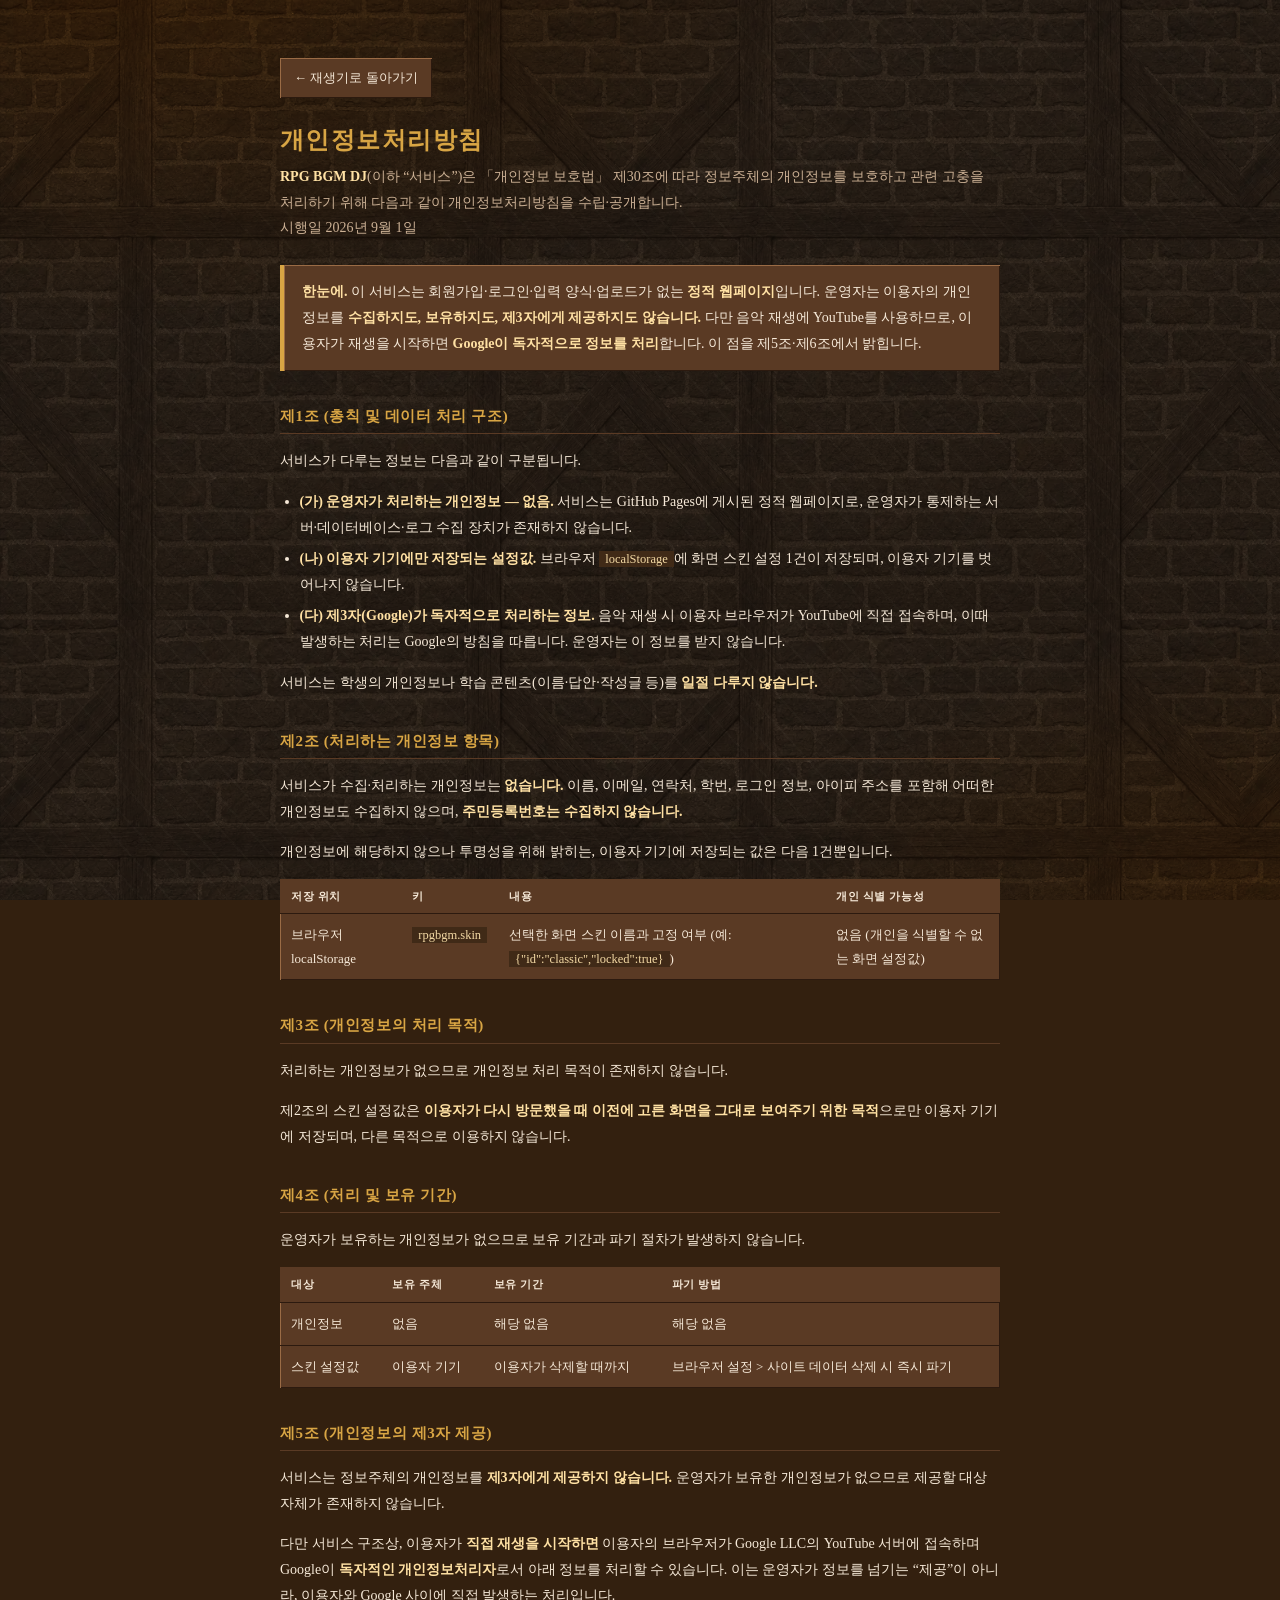
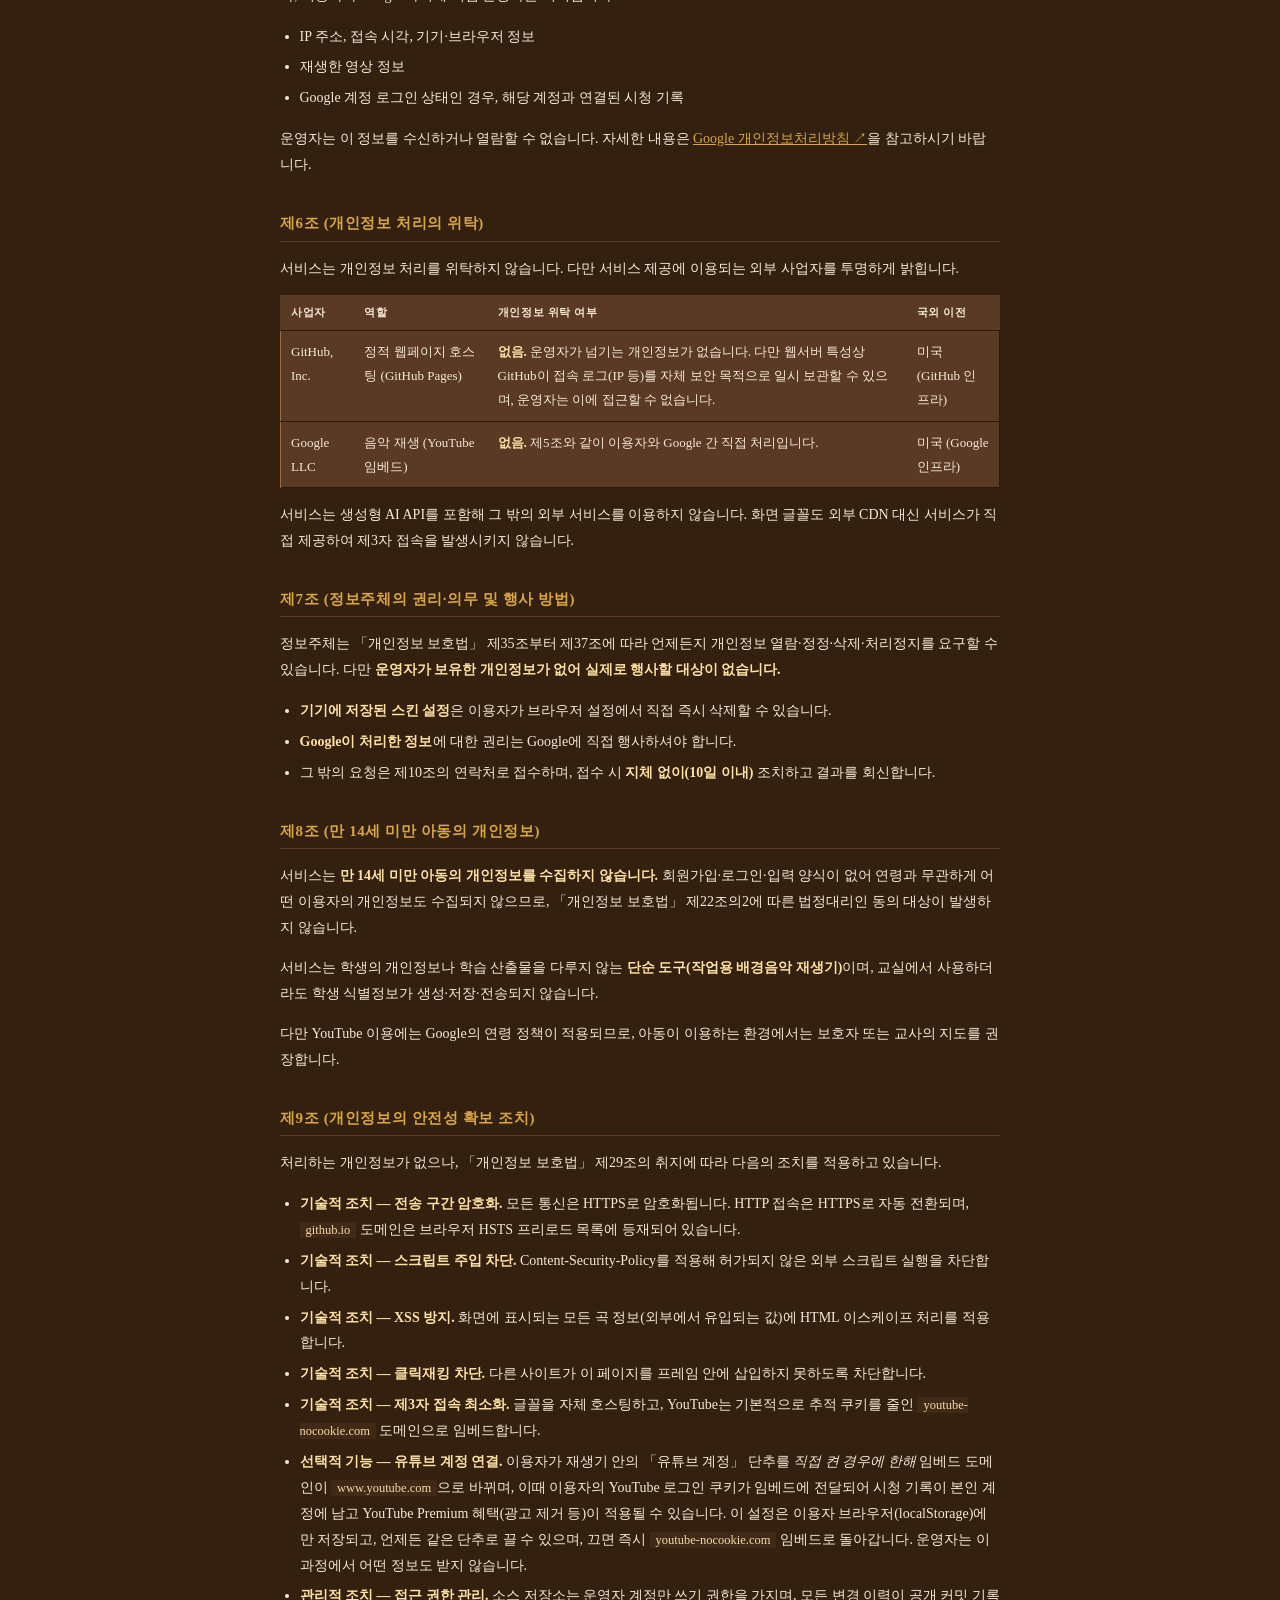
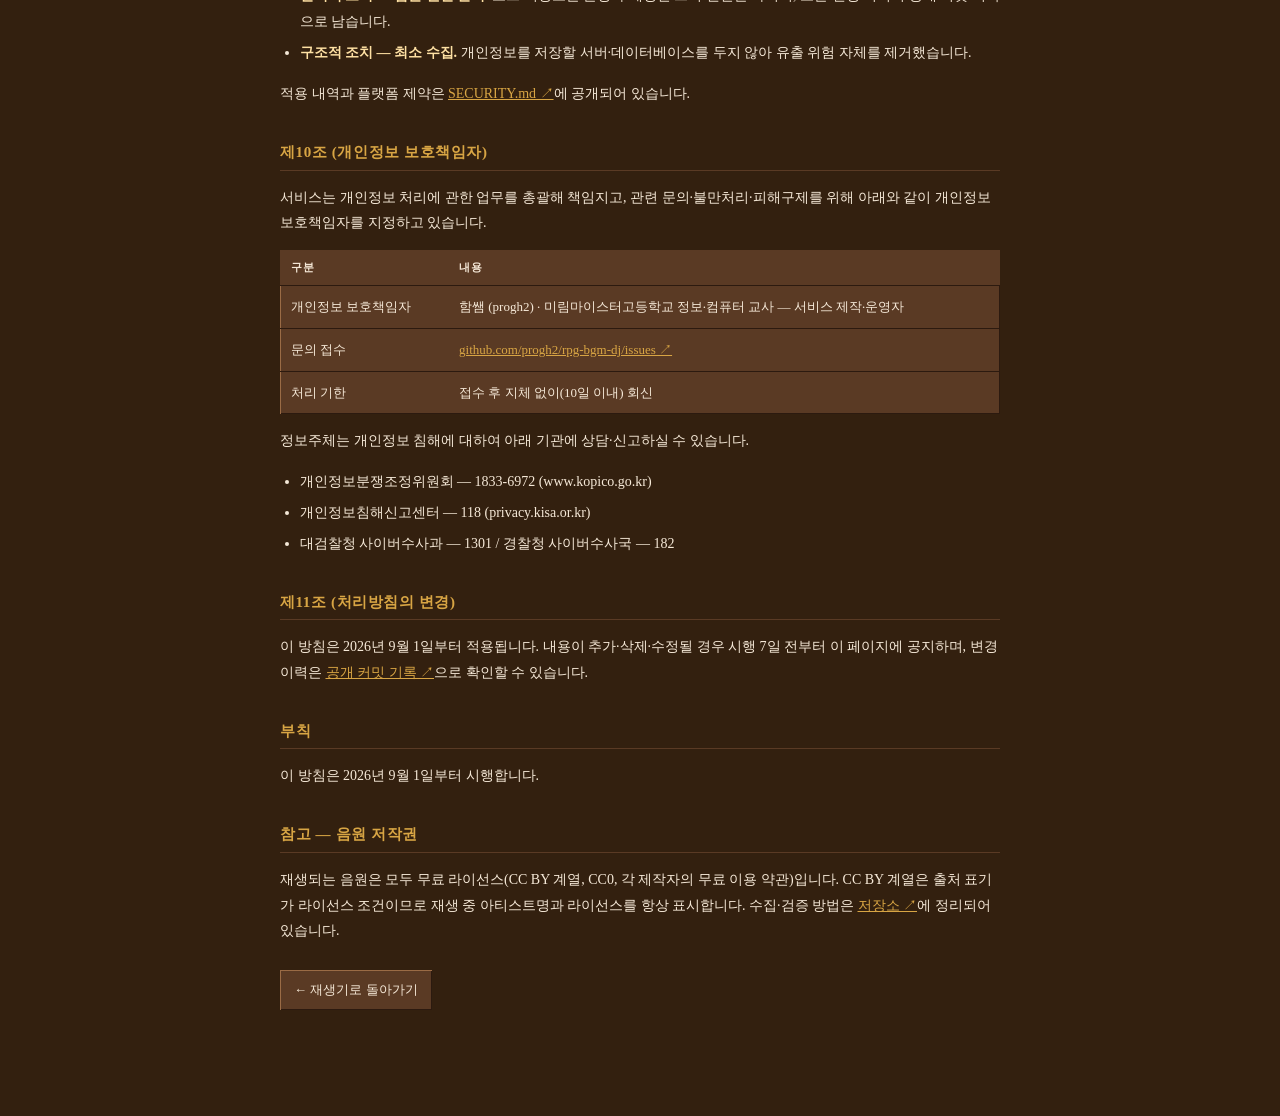
==== commit c19fb9a2: "Let Premium users connect their account, and answer food taps at the hearth Ads were playing for You" ====
--- a/privacy.html
+++ b/privacy.html
@@ -139,7 +139,8 @@
     <li><strong>기술적 조치 — 스크립트 주입 차단.</strong> Content-Security-Policy를 적용해 허가되지 않은 외부 스크립트 실행을 차단합니다.</li>
     <li><strong>기술적 조치 — XSS 방지.</strong> 화면에 표시되는 모든 곡 정보(외부에서 유입되는 값)에 HTML 이스케이프 처리를 적용합니다.</li>
     <li><strong>기술적 조치 — 클릭재킹 차단.</strong> 다른 사이트가 이 페이지를 프레임 안에 삽입하지 못하도록 차단합니다.</li>
-    <li><strong>기술적 조치 — 제3자 접속 최소화.</strong> 글꼴을 자체 호스팅하고, YouTube는 추적 쿠키를 줄인 <code>youtube-nocookie.com</code> 도메인으로 임베드합니다.</li>
+    <li><strong>기술적 조치 — 제3자 접속 최소화.</strong> 글꼴을 자체 호스팅하고, YouTube는 기본적으로 추적 쿠키를 줄인 <code>youtube-nocookie.com</code> 도메인으로 임베드합니다.</li>
+    <li><strong>선택적 기능 — 유튜브 계정 연결.</strong> 이용자가 재생기 안의 「유튜브 계정」 단추를 <em>직접 켠 경우에 한해</em> 임베드 도메인이 <code>www.youtube.com</code>으로 바뀌며, 이때 이용자의 YouTube 로그인 쿠키가 임베드에 전달되어 시청 기록이 본인 계정에 남고 YouTube Premium 혜택(광고 제거 등)이 적용될 수 있습니다. 이 설정은 이용자 브라우저(localStorage)에만 저장되고, 언제든 같은 단추로 끌 수 있으며, 끄면 즉시 <code>youtube-nocookie.com</code> 임베드로 돌아갑니다. 운영자는 이 과정에서 어떤 정보도 받지 않습니다.</li>
     <li><strong>관리적 조치 — 접근 권한 관리.</strong> 소스 저장소는 운영자 계정만 쓰기 권한을 가지며, 모든 변경 이력이 공개 커밋 기록으로 남습니다.</li>
     <li><strong>구조적 조치 — 최소 수집.</strong> 개인정보를 저장할 서버·데이터베이스를 두지 않아 유출 위험 자체를 제거했습니다.</li>
   </ul>
--- a/assets/css/tavern.css
+++ b/assets/css/tavern.css
@@ -1,7 +1,8 @@
 /* tavern.css — 길드 홀 겸 마을 여관.
  *
  * 재질은 나무와 돌 둘뿐이다. 나뭇결은 각도를 달리한 repeating-linear-gradient 를 겹쳐 내고,
- * 돌은 성긴 무늬에 이음매를 얹어 낸다. 사진을 쓰지 않으니 어느 장소로 갈아입어도 색만 바뀐다.
+ * 돌은 그림 한 장(assets/art/wall-stone.webp)을 soft-light 로 얹어 결만 빌려 온다.
+ * 색은 여전히 --stone-dark 가 내므로, 그림을 깔아도 일곱 장소를 그대로 갈아입는다.
  *
  * 조명 원칙 하나: **글자와 가구는 어둡게 하지 않는다.** (assets/js/hearth.js 참고)
  * 새벽에 켜 두고 일하는 쓰임이라 분위기 낸다고 읽기 어려워지면 앞뒤가 바뀐다.
@@ -41,10 +42,20 @@
   --edge-in:  inset -1px -1px 0 var(--wood-light), inset 1px 1px 0 var(--wood-dark);
   --gilt: 0 0 0 1px color-mix(in srgb, var(--metal) 50%, transparent);
 
-  --font-display: "Iropke Batang", "Noto Serif KR", "Nanum Myeongjo", "Apple SD Gothic Neo",
-                  "Batang", "Times New Roman", serif;
-  --font-body: "Iropke Batang", "Noto Serif KR", "Nanum Myeongjo",
-               "Apple SD Gothic Neo", "Malgun Gothic", serif;
+  /* 글꼴 되돌림은 글자 단위로 일어난다 — 한글은 앞쪽 명조에서 받고,
+     앞쪽 한글 글꼴에 없는 가나·한자는 뒤쪽 일본어 명조로 넘어간다.
+     곡의 절반 가까이가 일본 작곡가 것이라 일본어 명조가 반드시 있어야 한다.
+     (魔王魂 · 森田交一 · しゃろう …) 없으면 제목이 네모로 뜬다.
+     자체 호스팅은 하지 않는다. 서브셋해도 한자 때문에 한 벌에 500KB 라
+     페이지 전체(140KB)보다 무거워진다. */
+  --font-ko: "Iropke Batang", "Noto Serif KR", "Noto Serif CJK KR",
+             "Nanum Myeongjo", "Apple SD Gothic Neo", "Batang";
+  --font-ja: "Hiragino Mincho ProN", "Hiragino Mincho Pro", "Yu Mincho", "YuMincho",
+             "Noto Serif JP", "Noto Serif CJK JP", "Source Han Serif JP",
+             "IPAexMincho", "MS PMincho", "MS Mincho";
+
+  --font-display: var(--font-ko), var(--font-ja), "Times New Roman", serif;
+  --font-body: var(--font-ko), var(--font-ja), "Malgun Gothic", serif;
   --ease: cubic-bezier(0.2, 0.7, 0.3, 1);
 
   /* 시각이 정한다 (assets/js/hearth.js). 0 = 한낮, 1 = 한밤. */
@@ -71,7 +82,11 @@
   inset: 0;
   z-index: 0;
   pointer-events: none;
-  background:
+  background-color: var(--stone-dark);
+  background-image:
+    /* 돌 재질 (assets/art/wall-stone.webp). soft-light 로 얹어 밝고 어두운 결만
+       빌려 온다 — 색은 밑의 --stone-dark 가 내므로 일곱 장소를 그대로 갈아입는다. */
+    url("../art/wall-stone.webp"),
     /* 밤이 되면 벽만 어두워진다 */
     linear-gradient(rgba(12, 6, 2, calc(.34 * var(--night))), rgba(12, 6, 2, calc(.34 * var(--night)))),
     /* 화로와 창에서 오는 빛 */
@@ -82,9 +97,11 @@
     repeating-linear-gradient(-48deg, rgba(0,0,0,.05) 0 2px, transparent 2px 21px),
     /* 돌 이음매 */
     repeating-linear-gradient(0deg, rgba(0,0,0,.07) 0 1px, transparent 1px 74px),
-    repeating-linear-gradient(90deg, rgba(0,0,0,.05) 0 1px, transparent 1px 118px),
-    var(--stone-dark);
-  transition: background 1.6s var(--ease);
+    repeating-linear-gradient(90deg, rgba(0,0,0,.05) 0 1px, transparent 1px 118px);
+  background-size: 620px 620px, auto, auto, auto, auto, auto, auto, auto;
+  background-repeat: repeat, no-repeat, no-repeat, no-repeat, repeat, repeat, repeat, repeat;
+  background-blend-mode: soft-light, normal, normal, normal, normal, normal, normal, normal;
+  transition: background-color 1.6s var(--ease);
 }
 
 /* 화롯불 — 밤에 가장자리를 데운다 */
@@ -272,21 +289,28 @@
   grid-template-columns: 1fr 1.15fr;
   gap: 14px;
   margin-top: 14px;
+  /* 화로가 세로로 길어졌다. 늘어붙게 두면 양피지가 텅 빈 큰 판이 된다. */
+  align-items: start;
 }
 
 .hearth {
   position: relative;
-  aspect-ratio: 1 / 1;
+  /* 세로로 길다. 불을 바라보라고 있는 자리라 정사각으로는 갑갑하다. */
+  aspect-ratio: 1 / 1.5;
+  container-type: size;   /* .firebox 가 cqw/cqh 로 이 칸을 잰다 */
   border-radius: 3px;
   display: grid;
   place-items: end center;
   overflow: hidden;
   cursor: pointer;
-  /* 벽난로를 두른 돌 */
+  /* 벽난로를 두른 돌 — 벽과 같은 재질을 소축척으로 얹어 결을 맞춘다 */
   background:
+    url("../art/wall-stone.webp"),
     repeating-linear-gradient(0deg,  rgba(0,0,0,.10) 0 1px, transparent 1px 27px),
     repeating-linear-gradient(90deg, rgba(0,0,0,.08) 0 1px, transparent 1px 44px),
     linear-gradient(180deg, color-mix(in srgb, var(--stone) 88%, #fff 12%), var(--stone));
+  background-size: 300px 300px, auto, auto, auto;
+  background-blend-mode: soft-light, normal, normal, normal;
   box-shadow: var(--edge-out), var(--gilt);
 }
 /* 아궁이 — 안쪽으로 파인 아치 */
@@ -296,74 +320,140 @@
   left: 12%; right: 12%; bottom: 0;
   height: 78%;
   border-radius: 46% 46% 4px 4px / 34% 34% 4px 4px;
+  /* 아궁이 속 불빛. 밤이 깊을수록 짙어진다 — 한밤의 불멍이 이 재생기의 쓰임이다. */
   background:
-    radial-gradient(70% 52% at 50% 100%, color-mix(in srgb, var(--flame-low) 62%, transparent) 0%, transparent 66%),
+    radial-gradient(70% 52% at 50% 100%,
+      color-mix(in srgb, var(--flame-low) calc(46% + 34% * var(--night)), transparent) 0%, transparent 66%),
     linear-gradient(180deg, #120a06, #241408);
   box-shadow: inset 0 8px 20px rgba(0,0,0,.8), 0 0 0 3px var(--stone-dark);
 }
-/* 아궁이 위 상인방 */
+/* 아궁이 위 맨틀 — 벽면을 가로지르는 선반. 예전에는 아치와 사이가 떠서
+   허공에 매달린 널빤지처럼 보였다. 어귀 꼭대기(위에서 22%)에 살짝 겹치게
+   내려 걸치면 벽에 박아 넣은 선반으로 읽힌다. */
 .hearth::after {
   content: "";
   position: absolute;
-  left: 6%; right: 6%; top: 14%;
-  height: 9%;
+  left: 0; right: 0;
+  top: 16.5%;
+  height: 6.5%;
   border-radius: 2px;
-  background: linear-gradient(180deg, var(--wood-light), var(--wood-dark));
-  box-shadow: 0 2px 5px rgba(0,0,0,.5), inset 0 1px 0 rgba(255,255,255,.14);
+  background:
+    linear-gradient(180deg, rgba(255,255,255,.10), rgba(0,0,0,.14)),
+    linear-gradient(180deg, var(--wood-light), var(--wood-dark));
+  box-shadow: 0 3px 7px rgba(0,0,0,.55), inset 0 1px 0 rgba(255,255,255,.14);
 }
 .hearth:focus-visible { outline: 2px solid var(--accent); outline-offset: -2px; }
 
+/* 맨틀 위의 오르골 — 선반(top 16.5%) 위에 올라앉는다 */
+.mantel-thing {
+  position: absolute;
+  top: 16.5%;
+  right: 13%;
+  width: clamp(30px, 12%, 46px);
+  translate: 0 -92%;          /* 바닥만 선반에 걸치고 몸은 위로 */
+  padding: 0;
+  border: 0;
+  background: transparent;
+  cursor: pointer;
+  z-index: 2;
+  filter: drop-shadow(0 2px 3px rgba(0,0,0,.5));
+  transition: filter .2s;
+}
+.mantel-thing svg { display: block; width: 100%; height: auto; }
+.mantel-thing:hover { filter: drop-shadow(0 2px 3px rgba(0,0,0,.5))
+  drop-shadow(0 0 7px color-mix(in srgb, var(--accent-glow) 55%, transparent)); }
+.mantel-thing:focus-visible { outline: 2px solid var(--accent); outline-offset: 2px; }
+/* 감을 때 태엽이 도는 느낌으로 까딱 */
+.mantel-thing.wound { animation: windUp .5s var(--ease); }
+@keyframes windUp {
+  0%, 100% { rotate: 0deg; }
+  30%      { rotate: -6deg; }
+  65%      { rotate: 4deg; }
+}
+
 /* 장작 */
-.logs { position: absolute; bottom: 8%; width: 52%; height: 15%; z-index: 2; }
-.logs i {
-  position: absolute;
-  height: 34%;
-  border-radius: 4px;
-  background: linear-gradient(180deg, var(--wood-light), var(--wood-dark));
-  box-shadow: 0 1px 0 rgba(0,0,0,.4);
-}
-.logs i:nth-child(1) { left: 2%;  bottom: 0;   width: 74%; transform: rotate(-4deg); }
-.logs i:nth-child(2) { right: 0;  bottom: 22%; width: 66%; transform: rotate(6deg); }
-.logs i:nth-child(3) { left: 14%; bottom: 44%; width: 56%; transform: rotate(-2deg); }
+/* 장작·잉걸·불꽃은 그림이다 (assets/art/hearth-*.webp).
+   흔들림은 그림에 굽지 않고 CSS 가 얹는다.
+
+   이 화로는 틀어 놓고 바라보라고 있는 것이라(불멍) 반복이 드러나면 안 된다.
+   그래서 불꽃을 세 모양으로 뽑아 다섯 자리에 뒤에서 앞으로 겹치고,
+   주기를 2.3 · 1.9 · 1.7 · 1.3 · 1.1 초로 서로 안 나누어떨어지게 두었다.
+   최소공배수가 길어 같은 모양이 다시 맞아떨어지는 데 한참 걸린다. */
+
+/* 잉걸 바닥 — 장작보다 넓고 낮게 깔려 밑동에서 새어 나온다.
+   불을 안 지핀 시간대에도 이것만은 남아 화로가 빈 상자로 보이지 않게 한다. */
+.embers {
+  position: absolute;
+  bottom: 4%;
+  left: 50%;
+  translate: -50% 0;
+  width: 44%;
+  z-index: 1;
+  pointer-events: none;
+  filter: drop-shadow(0 0 13px color-mix(in srgb, var(--flame) 50%, transparent));
+  animation: emberGlow 6.5s ease-in-out infinite;
+}
+@keyframes emberGlow { 0%, 100% { opacity: .72; } 50% { opacity: 1; } }
+.hearth.burning .embers { animation-duration: 4.2s; }
+
+.logs {
+  position: absolute;
+  bottom: 7%;
+  left: 50%;
+  translate: -50% 0;
+  width: 34%;
+  z-index: 3;
+  filter: drop-shadow(0 2px 4px rgba(0,0,0,.6));
+  pointer-events: none;
+}
 
 /* 불꽃 */
 .fire {
   position: absolute;
-  bottom: 14%;
+  bottom: 12%;
+  left: 50%;
+  translate: -50% 0;
   width: 46%;
-  height: 54%;
-  filter: blur(0.4px);
-  opacity: .42;
-  z-index: 1;
-  transition: opacity .8s var(--ease);
-}
-.fire span {
+  height: 44%;
+  opacity: .2;
+  pointer-events: none;
+  transition: opacity 1.1s var(--ease);
+}
+.fire.back  { z-index: 2; }   /* 장작 뒤에서 솟는 큰 불 */
+.fire.front { z-index: 4; }   /* 장작 앞을 핥는 작은 불 */
+.fire img {
   position: absolute;
   bottom: 0;
   left: 50%;
-  width: 34%;
-  height: 100%;
-  translate: -50% 0;
-  border-radius: 50% 50% 46% 46% / 62% 62% 38% 38%;
-  background: linear-gradient(180deg, var(--flame), var(--flame-low) 62%, transparent);
+  width: auto;
   transform-origin: 50% 100%;
 }
-.fire span:nth-child(1) { width: 46%; opacity: .55; }
-.fire span:nth-child(2) { width: 30%; height: 76%; opacity: .8; }
-.fire span:nth-child(3) { width: 17%; height: 52%; opacity: 1; }
-
-/* 불을 안 지폈어도 잉걸은 남아 있다 — 빈 상자로 보이지 않게 */
-.hearth .fire span:nth-child(1) { animation: emberBreath 4.5s ease-in-out infinite; }
-@keyframes emberBreath { 0%,100% { opacity: .4; } 50% { opacity: .62; } }
+/* 뒤에서 앞으로. 뒤는 크고 어둡고 느리게, 앞은 작고 밝고 빠르게 — 깊이가 생긴다. */
+/* 뒷불은 장작 뒤에서 은은히 받치는 몫이다. 너무 키우면 배경이 아니라
+   주인공이 되어 화로 전체가 불기둥처럼 보인다. */
+.fire .f1 { height: 74%; opacity: .42; translate: -50% 0; filter: saturate(.65) brightness(.66); }
+.fire .f2 { height: 60%; opacity: .5;  translate: -84% 0; filter: saturate(.8) brightness(.8); }
+.fire .f3 { height: 66%; opacity: .5;  translate: -16% 0; filter: saturate(.8) brightness(.8); }
+.fire .f4 { height: 56%;  opacity: .9; translate: -64% 0; }
+.fire .f5 { height: 44%;  opacity: 1;  translate: -32% 0; }
+
 .hearth.burning .fire { opacity: 1; }
-.hearth.burning .fire span:nth-child(1) { animation: flicker 1.7s ease-in-out infinite; }
-.hearth.burning .fire span:nth-child(2) { animation: flicker 1.3s ease-in-out infinite .2s; }
-.hearth.burning .fire span:nth-child(3) { animation: flicker 0.9s ease-in-out infinite .4s; }
-@keyframes flicker {
+.hearth.burning .fire .f1 { animation: flickerA 2.3s ease-in-out infinite; }
+.hearth.burning .fire .f2 { animation: flickerB 1.9s ease-in-out infinite .3s; }
+.hearth.burning .fire .f3 { animation: flickerA 1.7s ease-in-out infinite .7s; }
+.hearth.burning .fire .f4 { animation: flickerB 1.3s ease-in-out infinite .2s; }
+.hearth.burning .fire .f5 { animation: flickerA 1.1s ease-in-out infinite .5s; }
+@keyframes flickerA {
   0%, 100% { transform: scaleY(1) scaleX(1) skewX(0deg); }
-  30%      { transform: scaleY(1.14) scaleX(.92) skewX(3deg); }
-  60%      { transform: scaleY(.92) scaleX(1.07) skewX(-3deg); }
-}
+  28%      { transform: scaleY(1.16) scaleX(.9) skewX(4deg); }
+  62%      { transform: scaleY(.9) scaleX(1.08) skewX(-4deg); }
+}
+@keyframes flickerB {
+  0%, 100% { transform: scaleY(1) scaleX(1) skewX(0deg); }
+  35%      { transform: scaleY(.88) scaleX(1.1) skewX(-5deg); }
+  70%      { transform: scaleY(1.2) scaleX(.92) skewX(3deg); }
+}
+
 
 /* 잉걸 — 불씨가 위로 */
 .sparks { position: absolute; inset: 0; pointer-events: none; z-index: 3; }
@@ -411,7 +501,8 @@
   flex-direction: column;
   justify-content: stretch;
   gap: 8px;
-  min-height: 100%;
+  /* 예전에는 min-height:100% 로 화로 높이에 맞췄다. 화로가 세로로 길어진
+     뒤로는 그러면 양피지가 텅 빈 판이 되므로, 제 내용만큼만 차지하게 둔다. */
   background:
     linear-gradient(184deg, rgba(255,255,255,.06), transparent 40%),
     repeating-linear-gradient(91deg, rgba(0,0,0,.035) 0 1px, transparent 1px 9px),
@@ -458,6 +549,23 @@
 .parchment .by { font-size: 13px; color: var(--sign-dim); }
 .parchment .meta { font-size: 11.5px; color: var(--sign-dim); margin-top: 9px; }
 
+/* 원곡으로 나가는 자리 — 양피지 아래 귀퉁이에 눌러 찍은 낙관처럼 */
+.pc-src {
+  display: inline-block;
+  margin-top: 8px;
+  font-family: var(--font-display);
+  font-size: 11.5px;
+  letter-spacing: .04em;
+  color: var(--accent);
+  text-decoration: none;
+  border-bottom: 1px dotted color-mix(in srgb, var(--accent) 55%, transparent);
+  padding-bottom: 1px;
+  transition: color .18s, border-color .18s;
+}
+.pc-src:hover { color: var(--accent-glow); border-bottom-color: var(--accent-glow); }
+.pc-src:focus-visible { outline: 2px solid var(--accent); outline-offset: 3px; }
+.pc-src[hidden] { display: none; }
+
 /* ── 조작대 ─────────────────────────────────────────────────── */
 .controls {
   display: flex;
@@ -598,6 +706,30 @@
 /* ── 무대: 바드가 서는 자리 ─────────────────────────────────── */
 .stage-side { position: sticky; top: 22px; }
 
+/* 무대와 류트 자리를 함께 담는다 — 류트 단추가 그림 위에 얹히려면
+   기준이 될 상자가 필요한데, 무대 안쪽은 상태가 바뀔 때마다 갈린다. */
+.bard-wrap { position: relative; }
+
+/* 류트 자리 — 그림에서 류트가 차지하는 칸. 보이지는 않고 눌리기만 한다. */
+.lute-spot {
+  position: absolute;
+  left: 50%;
+  translate: -50% 0;
+  width: min(50%, 116px);
+  top: 63%;
+  bottom: 7%;
+  margin-left: 8px;       /* 류트가 라온의 오른쪽으로 살짝 치우쳐 있다 */
+  border: 0;
+  background: transparent;
+  padding: 0;
+  cursor: pointer;
+  border-radius: 40% 40% 46% 46%;
+  z-index: 2;
+}
+.lute-spot:hover { background: radial-gradient(60% 60% at 50% 50%,
+  color-mix(in srgb, var(--accent-glow) 22%, transparent), transparent 72%); }
+.lute-spot:focus-visible { outline: 2px solid var(--accent); outline-offset: 2px; }
+
 .bard-stage {
   position: relative;
   display: grid;
@@ -608,18 +740,27 @@
 }
 .bard-art { width: 100%; max-width: 232px; height: auto; overflow: visible; }
 
-.bd-glow { animation: bardGlow 5.5s ease-in-out infinite; transform-origin: 120px 108px; }
+.bd-glow { animation: bardGlow 5.5s ease-in-out infinite; transform-origin: 50% 50%; }
 @keyframes bardGlow { 0%,100% { opacity: .5; transform: scale(1); } 50% { opacity: .88; transform: scale(1.05); } }
 
 .bd-eyes-closed { opacity: 0; }
-.bd-eyes { animation: bardBlink 6.5s infinite; transform-origin: 120px 106px; }
+.bd-eyes { animation: bardBlink 6.5s infinite; transform-origin: 50% 50%; }
 @keyframes bardBlink { 0%, 93%, 100% { transform: scaleY(1); } 96% { transform: scaleY(.08); } }
 
-.bd-body, .bd-lute { transform-origin: 120px 210px; }
-.bd-head, .bd-hat  { transform-origin: 120px 140px; }
-.bd-neck           { transform-origin: 120px 152px; }
-.bd-feather        { transform-origin: 172px 58px; }
-.bd-hand           { transform-origin: 150px 222px; }
+/* 변형 기준을 각 요소 제 몸통(fill-box)에 백분율로 못박는다.
+   transform-box 초기값은 브라우저·버전마다 달라, 맡겨 두면 회전축이 엇갈린다. */
+.bd-body, .bd-lute, .bd-head, .bd-hat, .bd-neck,
+.bd-feather, .bd-hand, .bd-eyes, .bd-mouth, .bd-glow {
+  transform-box: fill-box;
+}
+.bd-body    { transform-origin: 50% 100%; }
+.bd-lute    { transform-origin: 50% 100%; }
+.bd-head    { transform-origin: 50% 100%; }
+.bd-hat     { transform-origin: 50% 100%; }
+.bd-neck    { transform-origin: 50% 100%; }
+.bd-feather { transform-origin: 0% 100%; }
+.bd-hand    { transform-origin: 50% 50%; }
+.bd-mouth   { transform-origin: 50% 50%; }
 
 [data-state="idle"] .bd-head,
 [data-state="idle"] .bd-hat  { animation: bardBob 5.5s ease-in-out infinite; }
@@ -627,10 +768,11 @@
 @keyframes bardBob { 0%,100% { transform: translateY(0); } 50% { transform: translateY(-3px); } }
 @keyframes bardBobNeck { 0%,100% { transform: translateY(0); } 50% { transform: translateY(-1.5px); } }
 
+/* d: path() 로 입 모양을 바꾸면 크롬 계열에서만 움직인다. 변형으로 낸다. */
 [data-state="talk"] .bd-mouth { animation: bardTalk .42s ease-in-out infinite; }
 @keyframes bardTalk {
-  0%,100% { d: path("M113 126q7 7 14 0"); }
-  50%     { d: path("M111 125q9 12 18 0"); }
+  0%,100% { transform: scaleY(1)   translateY(0); }
+  50%     { transform: scaleY(2.1) translateY(-1px); }
 }
 [data-state="talk"] .bd-head,
 [data-state="talk"] .bd-hat  { animation: bardNod 1.15s ease-in-out infinite; }
@@ -904,7 +1046,10 @@
   .site-head { order: -2; }
   .stage-side { order: -1; position: static; }
   .hearth-row { grid-template-columns: 1fr; }
-  .hearth { aspect-ratio: 2 / 1; }
+  /* 한 칸으로 내려오면 가로를 다 쓰게 된다. 납작하게 두면 불칸이 가운데
+     작게 쪼그라들어 불멍이 안 되고, 그렇다고 정사각으로 두면 태블릿 폭에서
+     화로만 760px 이 된다. 정사각으로 두되 폭을 묶는다. */
+  .hearth { aspect-ratio: 1 / 1; width: 100%; max-width: 420px; justify-self: center; }
   .sign-time { font-size: 23px; }
   .tbtn { min-width: 36px; }
   input[type="range"] { width: 96px; }
@@ -939,25 +1084,97 @@
 
 /* ── 화로에 걸어 둔 것 ──────────────────────────────────────────
    그림은 한 장만 두고, 익은 정도는 filter 로 낸다. */
+/* 불 세간이 들어앉는 칸. 화로 아래쪽에 붙고 비율이 고정이라,
+   화로가 세로로 길어져도 안쪽 %% 값들이 그대로 산다. */
+.firebox {
+  position: absolute;
+  bottom: 0;
+  left: 50%;
+  translate: -50% 0;
+  /* 폭에 맞추되, 화로가 납작할 때(좁은 화면에서는 2/1 이다)는 높이에 맞춘다.
+     둘 중 작은 쪽을 따르므로 어느 모양에서도 비율이 무너지지 않는다.
+     92.6 = 100 / 1.08 */
+  width: min(100cqw, 92.6cqh);
+  aspect-ratio: 1 / 1.08;
+  pointer-events: none;
+}
+
+/* 꼬치걸이대 — 두 다리 위에 가로대 하나. 음식은 이 가로대에 얹힌다.
+   가로대 높이가 곧 .roast 상자의 바닥이라, 둘을 같은 값(--spit-y)으로 묶어 둔다. */
+.firebox { --spit-y: 44%; }
+
+.spit {
+  position: absolute;
+  left: 50%;
+  translate: -50% 0;
+  bottom: 6%;
+  height: calc(var(--spit-y) - 6%);
+  width: 62%;
+  z-index: 5;
+  pointer-events: none;
+}
+.spit i {
+  position: absolute;
+  background: linear-gradient(180deg, var(--metal), var(--metal-dark));
+  box-shadow: 0 1px 2px rgba(0,0,0,.65);
+  border-radius: 2px;
+}
+.spit .bar { top: 0; left: 0; right: 0; height: 4px; }
+.spit .leg { top: 0; bottom: 0; width: 4px; }
+.spit .leg.l { left: 4%; }
+.spit .leg.r { right: 4%; }
+
+/* 걸린 것 */
 .roast {
   position: absolute;
   left: 50%;
-  bottom: 34%;
+  bottom: var(--spit-y);
   translate: -50% 0;
-  width: 52%;
-  z-index: 4;
-  display: grid;
-  place-items: center;
+  width: 62%;
+  height: 30%;
+  z-index: 6;
   pointer-events: none;
 }
+/* 감자와 옥수수는 걸이대가 아니라 잉걸 위에 놓인다 (제 그림에 잿더미가 딸려 있다) */
+.roast[data-seat="ashes"] { bottom: 9%; }
+
+/* 냄비는 고리로 매달린다 — 얹히는 것과 반대로 가로대에서 아래로 내려간다.
+   그래서 상자를 뒤집어 가로대에 위를 붙이고 아래로 자란다. */
+.roast[data-seat="hang"] {
+  bottom: auto;
+  top: calc(100% - var(--spit-y));
+}
+.roast[data-seat="hang"] .dish { bottom: auto; top: 0; }
+
+/* 그림을 상자 바닥(=가로대)에 못 박되, 봉이 있는 것은 봉이 가로대에
+   걸리도록 제 키의 --rod-drop 만큼 아래로 내린다. 그림 바닥을 가로대에
+   앉히면 꼬치봉이 허공에 뜬다 — 봉으로 거는 물건은 봉이 기준이다.
+   (translate 의 Y%% 는 제 높이 기준이라 그림 크기가 변해도 따라온다.)
+   absolute + bottom:0 를 쓰는 이유: flex 정렬은 그림 크기가 잡히기 전의
+   계산에 기대서 휴대폰에서 떠 보인 적이 있다. */
 .roast .dish {
-  width: 100%;
+  position: absolute;
+  bottom: 0;
+  left: 50%;
+  translate: -50% var(--rod-drop, 0%);
+  width: var(--dish-w, 60%);
   height: auto;
-  overflow: visible;
-  filter: drop-shadow(0 3px 5px rgba(0,0,0,.55));
+  object-fit: contain;
+  transform-origin: 50% calc(100% - var(--rod-drop, 0%));   /* 봉을 축으로 흔들린다 */
   animation: dishHang 4.2s ease-in-out infinite;
-  transform-origin: 50% 0%;
-}
+}
+/* 크기는 서로에 대해 정한다. 상자에 맞춰 늘리면 마시멜로가 통돼지만 해진다 —
+   가로대 너비를 100 으로 두고 각자 제 몫만큼만 차지하게 한다. */
+/* --rod-drop 은 그림에서 봉 아래에 남는 부분의 비율 (tools/make_hearth_art.mjs
+   를 돌린 뒤 알파가 전폭에 걸치는 행을 재면 나온다) */
+.roast[data-dish="pig"]         { --dish-w: 100%; --rod-drop: 50%; }
+.roast[data-dish="skewer"]      { --dish-w: 84%;  --rod-drop: 50%; }
+.roast[data-dish="fish"]        { --dish-w: 64%;  --rod-drop: 44%; }
+.roast[data-dish="marshmallow"] { --dish-w: 56%;  --rod-drop: 48%; }
+.roast[data-dish="corn"]        { --dish-w: 46%; }
+.roast[data-dish="cauldron"]    { --dish-w: 30%; }
+/* 잿더미에 놓인 것은 흔들리지 않는다 */
+.roast[data-seat="ashes"] .dish { animation: none; }
 @keyframes dishHang {
   0%, 100% { transform: rotate(-1.4deg); }
   50%      { transform: rotate(1.4deg); }
@@ -981,7 +1198,20 @@
 }
 
 /* 냄비 거품 */
-.bub { opacity: 0; }
+/* 냄비가 끓을 때 올라오는 거품. 예전에는 냄비 SVG 안의 원이었는데,
+   냄비가 그림이 되면서 화로 위에 따로 띄우는 점이 되었다. */
+.bub {
+  position: absolute;
+  bottom: 62%;                 /* 냄비 아가리 언저리 */
+  width: 6px; height: 6px;
+  border-radius: 50%;
+  background: var(--accent-glow);
+  opacity: 0;
+  pointer-events: none;
+}
+.bub1 { left: 44%; }
+.bub2 { left: 52%; width: 4px; height: 4px; }
+.bub3 { left: 58%; width: 5px; height: 5px; }
 .roast[data-stage="cooking"] .bub,
 .roast[data-stage="done"] .bub { animation: bubUp 2.2s ease-out infinite; }
 .bub2 { animation-delay: .7s !important; }
@@ -996,13 +1226,39 @@
 .hearth[data-bite="1"] { cursor: pointer; }
 .hearth[data-bite="1"] .roast { pointer-events: none; }
 
-/* 먹는 순간 */
-.roast.eaten .dish { animation: dishEaten .42s ease-in forwards; }
-@keyframes dishEaten {
-  0%   { opacity: 1; transform: scale(1) rotate(0deg); }
-  40%  { opacity: 1; transform: scale(1.12) rotate(-4deg); }
-  100% { opacity: 0; transform: scale(.3) translateY(14px) rotate(10deg); }
-}
+/* 아직 덜 익어 못 먹는다 — 집으려다 만 것처럼 한 번 물러났다 온다.
+   먹었을 때는 이런 동작이 없다. 먹는 즉시 사라진다. */
+.roast.notyet .dish { animation: dishNotYet .6s var(--ease); }
+@keyframes dishNotYet {
+  0%        { transform: translateY(0)   rotate(0deg); }
+  30%       { transform: translateY(-5px) rotate(-3deg); }
+  55%       { transform: translateY(2px)  rotate(2deg); }
+  100%      { transform: translateY(0)   rotate(0deg); }
+}
+
+/* 화로 그 자리에서 뜨는 한마디 — 팻말 위에 잠깐 떠올랐다 사라진다 */
+.hearth-say {
+  position: absolute;
+  left: 50%;
+  bottom: 13%;
+  translate: -50% 6px;
+  max-width: 86%;
+  padding: 5px 11px;
+  font-family: var(--font-display);
+  font-size: 12px;
+  line-height: 1.5;
+  text-align: center;
+  color: var(--sign-ink);
+  background: color-mix(in srgb, var(--sign-bg) 88%, #000 12%);
+  border: 1px solid color-mix(in srgb, var(--metal) 45%, transparent);
+  border-radius: 3px;
+  box-shadow: 0 3px 9px rgba(0,0,0,.5);
+  opacity: 0;
+  pointer-events: none;
+  z-index: 7;
+  transition: opacity .25s var(--ease), translate .25s var(--ease);
+}
+.hearth-say.show { opacity: 1; translate: -50% 0; }
 
 /* 화로 밑 안내 */
 .hearth-dish {
@@ -1023,3 +1279,72 @@
   text-overflow: ellipsis;
 }
 .hearth[data-bite="1"] .hearth-dish { color: var(--flame); }
+
+/* ── 바드를 그림/영상으로 갈아 끼웠을 때 ────────────────────────
+   SVG 대신 파일을 쓰더라도 흔들림·음표 같은 동작은 그대로 얹힌다.
+   자세한 규격은 assets/art/README.md */
+.bard-art-image,
+.bard-art-video {
+  position: relative;
+  width: 100%;
+  max-width: 232px;
+  aspect-ratio: 240 / 260;
+  display: block;
+}
+
+.bard-img,
+.bard-vid {
+  position: absolute;
+  inset: 0;
+  width: 100%;
+  height: 100%;
+  object-fit: contain;
+  user-select: none;
+  -webkit-user-drag: none;
+}
+
+/* 상태별 그림은 지금 것만 보인다 */
+.bard-img { opacity: 0; transition: opacity .22s var(--ease); }
+[data-state="idle"] .bard-img[data-for="idle"],
+[data-state="talk"] .bard-img[data-for="talk"],
+[data-state="dig"]  .bard-img[data-for="dig"],
+[data-state="play"] .bard-img[data-for="play"] { opacity: 1; }
+/* 대응하는 그림이 없을 때를 대비해 idle 을 바닥에 깔아 둔다 */
+.bard-img[data-for="idle"] { opacity: 1; z-index: 0; }
+.bard-img:not([data-for="idle"]) { z-index: 1; }
+
+/* 그림·영상에도 숨쉬기와 흔들림을 얹는다 */
+.bard-art-image, .bard-art-video { transform-origin: 50% 92%; }
+[data-state="idle"] .bard-art-image,
+[data-state="idle"] .bard-art-video { animation: artBob 5.5s ease-in-out infinite; }
+[data-state="talk"] .bard-art-image,
+[data-state="talk"] .bard-art-video { animation: artNod 1.15s ease-in-out infinite; }
+[data-state="dig"]  .bard-art-image,
+[data-state="dig"]  .bard-art-video { animation: artTilt .95s ease-in-out infinite; }
+[data-state="play"] .bard-art-image,
+[data-state="play"] .bard-art-video { animation: artSway 1.1s ease-in-out infinite; }
+@keyframes artBob  { 0%,100% { transform: translateY(0); }            50% { transform: translateY(-4px); } }
+@keyframes artNod  { 0%,100% { transform: rotate(0deg); }             50% { transform: rotate(-2deg); } }
+@keyframes artTilt { 0%,100% { transform: rotate(-4deg); }            50% { transform: rotate(4deg); } }
+@keyframes artSway { 0%,100% { transform: translateY(0) rotate(-1.5deg); } 50% { transform: translateY(-5px) rotate(1.5deg); } }
+
+/* 노랫가락 — 그림 모드에서도 연주 중에 뜬다 */
+.bard-notes { position: absolute; inset: 0; pointer-events: none; opacity: 0; }
+[data-state="play"] .bard-notes { opacity: 1; }
+.bard-notes i {
+  position: absolute;
+  left: 14%; bottom: 42%;
+  width: 9px; height: 9px;
+  border-radius: 50%;
+  background: var(--accent-glow);
+  box-shadow: 5px -7px 0 -2px var(--accent-glow);
+  opacity: 0;
+}
+[data-state="play"] .bard-notes i:nth-child(1) { animation: artNote 2.7s ease-out infinite; }
+[data-state="play"] .bard-notes i:nth-child(2) { animation: artNote 2.7s ease-out .9s infinite; left: 20%; }
+[data-state="play"] .bard-notes i:nth-child(3) { animation: artNote 2.7s ease-out 1.8s infinite; left: 9%; }
+@keyframes artNote {
+  0%   { opacity: 0; transform: translateY(0) scale(.6); }
+  15%  { opacity: 1; }
+  100% { opacity: 0; transform: translateY(-92px) translateX(-14px) scale(1.15); }
+}
